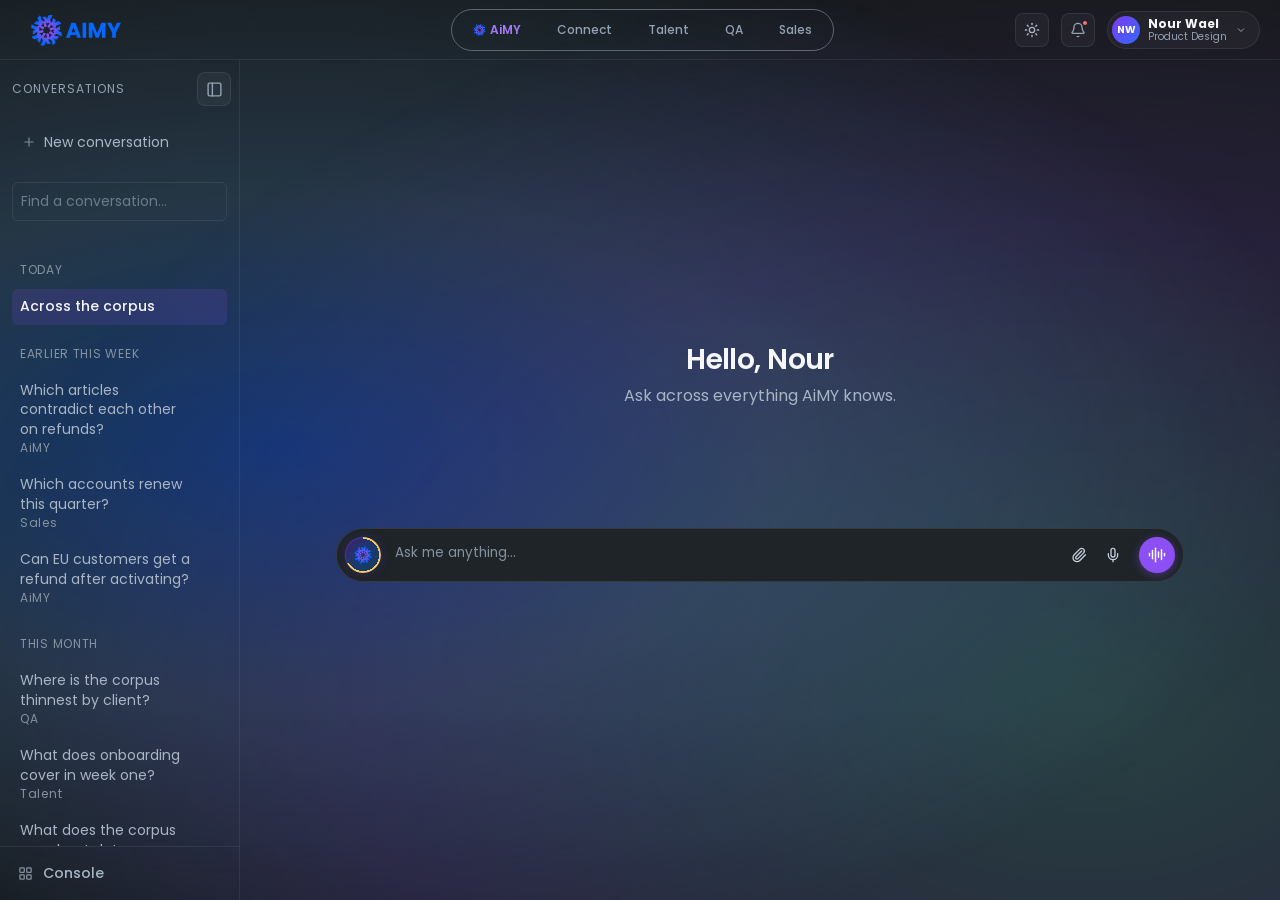
==== index.html @ 5c788420 "After-Hours Config: radio card answers at regular weight (the picked one a step heavier), four answe" ====
<!doctype html>
<html lang="en">
<head>
  <meta charset="UTF-8" />
  <!-- viewport-fit=cover is what makes env(safe-area-inset-*) report anything
       other than 0 on iOS. Four places in this build already write
       `env(safe-area-inset-bottom, 0px)` and chat.css says in as many words
       that it returns "0 today as well since the viewport meta does not opt
       into viewport-fit=cover" — so the composer could not clear a home
       indicator, because the page was never told there was one. The rules were
       correct and inert; this is the line that switches them on.

       interactive-widget=resizes-content makes the soft keyboard shrink the
       LAYOUT viewport rather than only the visual one, so the fixed composer
       is lifted by the browser instead of being left underneath the keyboard.

       Neither changes anything on a desktop, where every inset is 0 and there
       is no soft keyboard — the 1536 reference is untouched. Matches AiMY
       Sales and AiMY QA. -->
  <meta name="viewport" content="width=device-width, initial-scale=1.0, viewport-fit=cover, interactive-widget=resizes-content" />
  <title>AiMY</title>

  <link rel="icon" type="image/svg+xml" href="assets/Aimy-full.svg" />
  <link rel="apple-touch-icon" href="assets/Aimy-full.svg" />

  <link rel="preconnect" href="https://fonts.googleapis.com" />
  <link rel="preconnect" href="https://fonts.gstatic.com" crossorigin />
  <link href="https://fonts.googleapis.com/css2?family=Poppins:ital,wght@0,300;0,400;0,500;0,600;0,700;1,400&family=JetBrains+Mono:wght@400;500&display=swap" rel="stylesheet" />

  <link rel="stylesheet" href="assets/aimy-ds.css?v=46" />
  <link rel="stylesheet" href="assets/knowledge.css?v=352" />
  <link rel="stylesheet" href="assets/config-form.css?v=35" />
  <link rel="stylesheet" href="assets/chat.css?v=70" />
  <link rel="stylesheet" href="assets/voice.css?v=13" />

  <script>
    /* Apply saved theme before paint to avoid flash. Default = dark. */
    (function () {
      try {
        var saved = localStorage.getItem('aimy-ds-theme');
        if (saved === 'light') document.documentElement.setAttribute('data-theme', 'light');
      } catch (e) {}
    })();
  </script>
</head>
<!-- ══════════════════════════════════════════════
     THE GATE — chat, faced first

     Declared deviation #6. The direction document rejects a chat-first landing
     surface (§447) on the grounds that a prompt grid asks people to know what
     to ask at the moment they know least. That reasoning holds for somebody
     arriving without a question, and the briefing still serves them — one
     click away, in the Console.

     What it does not serve is the larger group who arrive knowing exactly what
     they want and have to cross a workbench to ask it. This page is for them.
     Nothing was removed to build it: the workbench is `console.html`, intact.

     `data-page` is the seam. knowledge.js reads it and boots a conversation
     and this shell — no grid, no filters, no briefing, no document machinery,
     because none of it has anywhere to render here.
══════════════════════════════════════════════ -->
<body data-page="gate" data-thread="empty">

<!-- AiMY logo symbols — inlined per page because external <use href> fails under file://
     Identical to design-system/index.html -->
<svg width="0" height="0" style="position:absolute;overflow:hidden" aria-hidden="true" focusable="false">
  <defs>
    <radialGradient id="aimy-rg" cx="75.72" cy="73.83" fx="75.72" fy="73.83" r="70.54" gradientUnits="userSpaceOnUse">
      <stop offset=".26" stop-color="#8c4ff4"/>
      <stop offset=".36" stop-color="#8250f4"/>
      <stop offset=".51" stop-color="#6954f6"/>
      <stop offset=".7" stop-color="#3f5bf9"/>
      <stop offset=".92" stop-color="#0764fe"/>
      <stop offset=".95" stop-color="#06f"/>
    </radialGradient>
    <symbol id="aimy-logo-small" viewBox="0 0 151.43 147.66">
      <path fill="var(--aimy-mark, url(#aimy-rg))" d="m84.2,6.76c1.09-2.9,3.26-3.67,6.2-3.46,3.04.21,6.12-.04,9.17.09,3.09.13,4.19,1.99,2.72,4.73-2.8,5.23-5.69,10.4-8.64,15.54-.91,1.59-1.31,2.9-.3,4.69,1.09,1.94,1.68,4.16,2.47,6.27.56,1.48,1.14,2.9,3.1,2.84,2.03-.06,2.38-1.54,2.71-3.11,1.1-5.1,2.22-10.19,3.39-15.28.66-2.88,1.64-3.2,3.7-1.18,3.15,3.08,6.22,6.25,9.37,9.33,1.29,1.26,1.36,2.4.1,3.7-1.25,1.29-2.47,2.62-3.66,3.97-.61.69-1.13,1.49-.46,2.42.68.94,1.55.61,2.42.27,4.51-1.8,9.04-3.53,13.53-5.39,1.83-.76,3.32-.47,4.67.87,2.49,2.47,5.04,4.9,7.42,7.47,2.54,2.73,1.91,4.74-1.77,5.82-5.69,1.67-11.39,3.26-17.1,4.85-1.37.38-2.26.89-2.75,2.47-.76,2.47-2.02,4.8-3.1,7.17-.61,1.35-.72,2.59.51,3.68,1.25,1.11,2.44.75,3.68-.05,4.53-2.92,9.07-5.83,13.64-8.69,2.5-1.57,3.33-1.08,3.36,1.91.04,4.22-.08,8.45.05,12.67.07,2.39-.98,3.24-3.21,3.2-1.53-.03-3.06.06-4.59.14-1.02.06-2.06.26-2.2,1.52-.13,1.15.81,1.46,1.65,1.82,4.29,1.85,8.54,3.8,12.88,5.53,2.16.86,3.1,2.23,3.06,4.5-.06,3.33.02,6.65-.04,9.98-.08,3.82-1.88,4.89-5.2,3.07-5.2-2.84-10.38-5.72-15.53-8.66-1.34-.76-2.38-1.03-3.92-.2-2.28,1.22-4.82,1.95-7.26,2.86-1.4.53-2.29,1.38-2.17,3,.13,1.67,1.24,2.19,2.69,2.5,5.27,1.12,10.53,2.27,15.78,3.49,2.92.67,3.16,1.56,1.07,3.69-3.09,3.14-6.26,6.21-9.33,9.38-1.27,1.3-2.36,1.38-3.66.09-1.27-1.27-2.63-2.45-3.98-3.65-.69-.62-1.48-1.14-2.42-.5-.97.66-.64,1.53-.29,2.4,1.76,4.42,3.43,8.88,5.28,13.26.95,2.24.47,3.9-1.24,5.51-2.23,2.09-4.32,4.33-6.51,6.47-3.13,3.06-5.22,2.5-6.45-1.76-1.58-5.52-3.13-11.05-4.64-16.59-.4-1.48-1.02-2.39-2.66-2.9-2.39-.74-4.62-1.97-6.92-3.01-1.43-.65-2.78-.8-3.9.57-1.05,1.29-.54,2.46.25,3.69,2.88,4.45,5.73,8.92,8.55,13.41,1.65,2.62,1.17,3.48-1.98,3.52-4.14.05-8.28-.06-12.41.06-2.47.07-3.33-1.01-3.38-3.37-.04-1.94.39-3.96-.55-5.82-1.74-2.18-2.36-.35-2.92.91-1.76,3.94-3.56,7.87-5.08,11.9-1.11,2.96-2.92,4.25-6.1,4.03-2.77-.2-5.57-.01-8.36-.06-4.27-.07-5.4-1.95-3.37-5.63,2.74-4.95,5.49-9.9,8.31-14.8.9-1.56,1.33-2.86.29-4.67-1.15-2-1.75-4.32-2.56-6.51-.53-1.44-1.25-2.6-3.04-2.53-1.83.08-2.32,1.31-2.64,2.85-1.1,5.18-2.24,10.36-3.44,15.52-.67,2.88-1.65,3.17-3.72,1.13-3.08-3.02-6.08-6.14-9.19-9.14-1.49-1.44-1.54-2.68-.06-4.1,1.1-1.06,2.11-2.22,3.13-3.36.73-.81,1.57-1.72.72-2.83-.76-1-1.8-.44-2.72-.08-4.27,1.69-8.56,3.31-12.78,5.1-2.23.95-3.93.54-5.56-1.18-2.29-2.42-4.75-4.67-7.02-7.1-2.34-2.51-1.78-4.64,1.49-5.62,5.6-1.67,11.22-3.27,16.86-4.79,1.77-.48,2.96-1.11,3.53-3.1.67-2.31,1.91-4.45,2.9-6.66.65-1.44.72-2.79-.65-3.89-1.32-1.05-2.45-.47-3.67.32-4.36,2.84-8.76,5.65-13.17,8.41-2.76,1.73-3.71,1.23-3.74-1.95-.04-4.14.09-8.28-.03-12.41-.06-2.34.89-3.26,3.18-3.21,1.7.04,3.41-.17,5.12-.3.87-.06,1.62-.4,1.76-1.36.15-1-.58-1.41-1.36-1.75-4.37-1.89-8.7-3.87-13.12-5.63-2.25-.9-3.23-2.35-3.19-4.71.06-3.33-.07-6.66.04-9.98.12-3.56,2.07-4.64,5.2-2.93,5.13,2.79,10.23,5.62,15.3,8.52,1.5.86,2.72,1.22,4.44.29,2.12-1.15,4.5-1.81,6.77-2.67,1.47-.55,2.53-1.38,2.37-3.15-.15-1.68-1.35-2.16-2.76-2.46-5.19-1.13-10.37-2.25-15.55-3.44-2.86-.66-3.17-1.67-1.16-3.73,3.02-3.09,6.14-6.07,9.13-9.19,1.44-1.51,2.67-1.53,4.1-.06,1.07,1.09,2.21,2.12,3.36,3.12.8.7,1.66,1.64,2.81.74,1-.78.45-1.8.08-2.71-1.69-4.27-3.3-8.56-5.1-12.78-.97-2.26-.48-3.92,1.19-5.56,2.24-2.2,4.29-4.6,6.51-6.82,2.52-2.52,5.28-1.85,6.29,1.53,1.68,5.69,3.31,11.4,4.86,17.13.42,1.53,1.09,2.38,2.7,2.9,2.47.8,4.79,2.05,7.17,3.11,1.38.61,2.62.55,3.64-.69.98-1.19.61-2.32-.13-3.46-2.82-4.38-5.65-8.75-8.42-13.17-.58-.93-1.69-1.87-.93-3.15.68-1.15,1.94-.76,2.97-.77,4.13-.04,8.27.06,12.4-.03,2.07-.04,2.97.78,2.95,2.84-.01,1.71.14,3.41.26,5.12.07.94.34,1.85,1.47,1.96.98.1,1.41-.63,1.73-1.42,1.76-4.23,3.52-8.46,5.28-12.68Zm-22.36,61.41c-3.34,1.86-6.31,1.33-9.12-1.21-2.13-1.92-4.4-3.7-6.68-5.44-1.37-1.05-5.46-.12-5.88,1.48-.4,1.51,1.45,1.62,2.35,2.26,2.26,1.62,2.42,2.82.44,4.99-1.2,1.31-1.86,2.77-.81,4.36,1.07,1.61,2.68,2.01,4.5,1.25,1.66-.69,3.35-1.31,4.95-2.11,3.35-1.67,6.39-1.47,9.13,1.21,2.48,5.78.4,9.43-5.84,10.19-2.94.36-5.9.59-8.84.99-1.71.24-3.72,3.37-3.04,4.99.74,1.75,2.14.27,3.18.13,2.82-.39,3.74.25,3.89,3.17.09,1.76.6,3.29,2.48,3.69,2.06.43,3.44-.64,4.21-2.52.82-1.99,1.6-4,2.44-5.99,1.06-2.53,2.86-4.12,5.72-4.2,2.6-.07,4.55,1.12,5.68,3.4,1.22,2.48.87,4.87-.94,7.03-1.56,1.86-3.06,3.77-4.61,5.63-2.97,3.57-2.9,4.91.52,8.4.47-.79.92-1.56,1.38-2.32,1.77-2.93,2.86-3.11,5.4-.87,1.35,1.19,2.84,1.7,4.39.59,1.5-1.08,1.78-2.66,1.12-4.34-.89-2.26-1.96-4.45-2.77-6.73-1.32-3.73.56-7.35,4.17-8.3,3.57-.94,7.08,1.37,7.7,5.21.4,2.48.6,5,.8,7.5.41,4.94.97,5.53,5.99,5.97.04.05.08.11.13.14.01,0,.07-.05.11-.08-.09,0-.19,0-.28,0,.48-1.21-.26-2.26-.46-3.37-.48-2.69.29-3.75,2.95-3.8,1.88-.03,3.52-.5,3.93-2.51.45-2.19-.81-3.54-2.79-4.32-2.01-.78-4.01-1.57-5.99-2.42-2.45-1.05-3.89-2.93-3.98-5.6-.08-2.55,1.12-4.54,3.41-5.68,2.38-1.18,4.72-.92,6.82.76,1.9,1.51,3.77,3.05,5.64,4.6,3.87,3.21,4.66,3.2,8.75-.27-1.04-.61-2.07-1.14-3.02-1.79-2.24-1.53-2.4-2.82-.54-4.79,1.28-1.36,2.12-2.83.94-4.56-1.2-1.75-2.96-1.85-4.82-1.09-2.08.86-4.11,1.83-6.22,2.59-3.73,1.35-7.49-.5-8.38-4.02-.96-3.81,1.3-7.23,5.33-7.83,2.48-.37,5-.59,7.51-.78,4.75-.36,5.44-1.05,5.77-6.3-1.15.29-2.24.62-3.35.82-2.62.49-3.71-.35-3.78-3.03-.05-1.89-.52-3.49-2.57-3.85-2.07-.36-3.39.78-4.14,2.67-.83,2.09-1.62,4.2-2.57,6.23-1.68,3.6-5.57,4.91-8.76,3.05-3.36-1.96-4.18-6.1-1.75-9.32,1.57-2.08,3.27-4.06,4.93-6.07,2.94-3.56,2.89-4.57-.43-8.15-.08.02-.2.01-.23.06-.3.44-.6.89-.88,1.35-2.3,3.81-2.75,3.89-6.21,1.3-1.24-.93-2.61-1.34-3.97-.31-1.33,1.02-1.89,2.42-1.26,4.06.84,2.18,1.74,4.33,2.67,6.47,1.16,2.67.88,5.12-1.13,7.24-1.79,1.89-4.12,2.26-6.47,1.44-2.61-.91-3.96-2.91-4.18-5.72-.25-3.13-.61-6.26-1.01-9.38-.24-1.92-3.07-4.03-5.03-3.37-2.01.68-.22,2.24-.11,3.34.27,2.74-.36,3.64-3.35,3.81-1.79.1-3.25.69-3.58,2.6-.31,1.81.57,3.15,2.24,3.88,1.73.76,3.5,1.42,5.24,2.15,5.82,2.41,6.87,6.44,2.99,11.41Z"/>
    </symbol>
    <symbol id="aimy-logo-full" viewBox="0 0 418.18 147.66">
      <g fill="#0366ff">
        <path d="m209.6,97.25h-25.58l-4.1,12.11h-17.48l24.8-68.54h19.33l24.8,68.54h-17.67l-4.1-12.11Zm-4.3-12.89l-8.49-25.09-8.4,25.09h16.89Z"/>
        <path d="m255.58,40.82v68.54h-16.7V40.82h16.7Z"/>
        <path d="m345.31,40.82v68.54h-16.7v-41.1l-15.33,41.1h-13.47l-15.43-41.2v41.2h-16.7V40.82h19.72l19.23,47.45,19.04-47.45h19.63Z"/>
        <path d="m416.1,40.82l-23.73,45.89v22.65h-16.7v-22.65l-23.73-45.89h18.94l13.28,28.71,13.18-28.71h18.75Z"/>
      </g>
      <path fill="var(--aimy-mark, url(#aimy-rg))" d="m81.08,8.02c1.09-2.9,3.26-3.67,6.2-3.46,3.04.21,6.12-.04,9.17.09,3.09.13,4.19,1.99,2.72,4.73-2.8,5.23-5.69,10.4-8.64,15.54-.91,1.59-1.31,2.9-.3,4.69,1.09,1.94,1.68,4.16,2.47,6.27.56,1.48,1.14,2.9,3.1,2.84,2.03-.06,2.38-1.54,2.71-3.11,1.1-5.1,2.22-10.19,3.39-15.28.66-2.88,1.64-3.2,3.7-1.18,3.15,3.08,6.22,6.25,9.37,9.33,1.29,1.26,1.36,2.4.1,3.7-1.25,1.29-2.47,2.62-3.66,3.97-.61.69-1.13,1.49-.46,2.42.68.94,1.55.61,2.42.27,4.51-1.8,9.04-3.53,13.53-5.39,1.83-.76,3.32-.47,4.67.87,2.49,2.47,5.04,4.9,7.42,7.47,2.54,2.73,1.91,4.74-1.77,5.82-5.69,1.67-11.39,3.26-17.1,4.85-1.37.38-2.26.89-2.75,2.47-.76,2.47-2.02,4.8-3.1,7.17-.61,1.35-.72,2.59.51,3.68,1.25,1.11,2.44.75,3.68-.05,4.53-2.92,9.07-5.83,13.64-8.69,2.5-1.57,3.33-1.08,3.36,1.91.04,4.22-.08,8.45.05,12.67.07,2.39-.98,3.24-3.21,3.2-1.53-.03-3.06.06-4.59.14-1.02.06-2.06.26-2.2,1.52-.13,1.15.81,1.46,1.65,1.82,4.29,1.85,8.54,3.8,12.88,5.53,2.16.86,3.1,2.23,3.06,4.5-.06,3.33.02,6.65-.04,9.98-.08,3.82-1.88,4.89-5.2,3.07-5.2-2.84-10.38-5.72-15.53-8.66-1.34-.76-2.38-1.03-3.92-.2-2.28,1.22-4.82,1.95-7.26,2.86-1.4.53-2.29,1.38-2.17,3,.13,1.67,1.24,2.19,2.69,2.5,5.27,1.12,10.53,2.27,15.78,3.49,2.92.67,3.16,1.56,1.07,3.69-3.09,3.14-6.26,6.21-9.33,9.38-1.27,1.3-2.36,1.38-3.66.09-1.27-1.27-2.63-2.45-3.98-3.65-.69-.62-1.48-1.14-2.42-.5-.97.66-.64,1.53-.29,2.4,1.76,4.42,3.43,8.88,5.28,13.26.95,2.24.47,3.9-1.24,5.51-2.23,2.09-4.32,4.33-6.51,6.47-3.13,3.06-5.22,2.5-6.45-1.76-1.58-5.52-3.13-11.05-4.64-16.59-.4-1.48-1.02-2.39-2.66-2.9-2.39-.74-4.62-1.97-6.92-3.01-1.43-.65-2.78-.8-3.9.57-1.05,1.29-.54,2.46.25,3.69,2.88,4.45,5.73,8.92,8.55,13.41,1.65,2.62,1.17,3.48-1.98,3.52-4.14.05-8.28-.06-12.41.06-2.47.07-3.33-1.01-3.38-3.37-.04-1.94.39-3.96-.55-5.82-1.74-2.18-2.36-.35-2.92.91-1.76,3.94-3.56,7.87-5.08,11.9-1.11,2.96-2.92,4.25-6.1,4.03-2.77-.2-5.57-.01-8.36-.06-4.27-.07-5.4-1.95-3.37-5.63,2.74-4.95,5.49-9.9,8.31-14.8.9-1.56,1.33-2.86.29-4.67-1.15-2-1.75-4.32-2.56-6.51-.53-1.44-1.25-2.6-3.04-2.53-1.83.08-2.32,1.31-2.64,2.85-1.1,5.18-2.24,10.36-3.44,15.52-.67,2.88-1.65,3.17-3.72,1.13-3.08-3.02-6.08-6.14-9.19-9.14-1.49-1.44-1.54-2.68-.06-4.1,1.1-1.06,2.11-2.22,3.13-3.36.73-.81,1.57-1.72.72-2.83-.76-1-1.8-.44-2.72-.08-4.27,1.69-8.56,3.31-12.78,5.1-2.23.95-3.93.54-5.56-1.18-2.29-2.42-4.75-4.67-7.02-7.1-2.34-2.51-1.78-4.64,1.49-5.62,5.6-1.67,11.22-3.27,16.86-4.79,1.77-.48,2.96-1.11,3.53-3.1.67-2.31,1.91-4.45,2.9-6.66.65-1.44.72-2.79-.65-3.89-1.32-1.05-2.45-.47-3.67.32-4.36,2.84-8.76,5.65-13.17,8.41-2.76,1.73-3.71,1.23-3.74-1.95-.04-4.14.09-8.28-.03-12.41-.06-2.34.89-3.26,3.18-3.21,1.7.04,3.41-.17,5.12-.3.87-.06,1.62-.4,1.76-1.36.15-1-.58-1.41-1.36-1.75-4.37-1.89-8.7-3.87-13.12-5.63-2.25-.9-3.23-2.35-3.19-4.71.06-3.33-.07-6.66.04-9.98.12-3.56,2.07-4.64,5.2-2.93,5.13,2.79,10.23,5.62,15.3,8.52,1.5.86,2.72,1.22,4.44.29,2.12-1.15,4.5-1.81,6.77-2.67,1.47-.55,2.53-1.38,2.37-3.15-.15-1.68-1.35-2.16-2.76-2.46-5.19-1.13-10.37-2.25-15.55-3.44-2.86-.66-3.17-1.67-1.16-3.73,3.02-3.09,6.14-6.07,9.13-9.19,1.44-1.51,2.67-1.53,4.1-.06,1.07,1.09,2.21,2.12,3.36,3.12.8.7,1.66,1.64,2.81.74,1-.78.45-1.8.08-2.71-1.69-4.27-3.3-8.56-5.1-12.78-.97-2.26-.48-3.92,1.19-5.56,2.24-2.2,4.29-4.6,6.51-6.82,2.52-2.52,5.28-1.85,6.29,1.53,1.68,5.69,3.31,11.4,4.86,17.13.42,1.53,1.09,2.38,2.7,2.9,2.47.8,4.79,2.05,7.17,3.11,1.38.61,2.62.55,3.64-.69.98-1.19.61-2.32-.13-3.46-2.82-4.38-5.65-8.75-8.42-13.17-.58-.93-1.69-1.87-.93-3.15.68-1.15,1.94-.76,2.97-.77,4.13-.04,8.27.06,12.4-.03,2.07-.04,2.97.78,2.95,2.84-.01,1.71.14,3.41.26,5.12.07.94.34,1.85,1.47,1.96.98.1,1.41-.63,1.73-1.42,1.76-4.23,3.52-8.46,5.28-12.68Zm-22.36,61.41c-3.34,1.86-6.31,1.33-9.12-1.21-2.13-1.92-4.4-3.7-6.68-5.44-1.37-1.05-5.46-.12-5.88,1.48-.4,1.51,1.45,1.62,2.35,2.26,2.26,1.62,2.42,2.82.44,4.99-1.2,1.31-1.86,2.77-.81,4.36,1.07,1.61,2.68,2.01,4.5,1.25,1.66-.69,3.35-1.31,4.95-2.11,3.35-1.67,6.39-1.47,9.13,1.21,2.48,5.78.4,9.43-5.84,10.19-2.94.36-5.9.59-8.84.99-1.71.24-3.72,3.37-3.04,4.99.74,1.75,2.14.27,3.18.13,2.82-.39,3.74.25,3.89,3.17.09,1.76.6,3.29,2.48,3.69,2.06.43,3.44-.64,4.21-2.52.82-1.99,1.6-4,2.44-5.99,1.06-2.53,2.86-4.12,5.72-4.2,2.6-.07,4.55,1.12,5.68,3.4,1.22,2.48.87,4.87-.94,7.03-1.56,1.86-3.06,3.77-4.61,5.63-2.97,3.57-2.9,4.91.52,8.4.47-.79.92-1.56,1.38-2.32,1.77-2.93,2.86-3.11,5.4-.87,1.35,1.19,2.84,1.7,4.39.59,1.5-1.08,1.78-2.66,1.12-4.34-.89-2.26-1.96-4.45-2.77-6.73-1.32-3.73.56-7.35,4.17-8.3,3.57-.94,7.08,1.37,7.7,5.21.4,2.48.6,5,.8,7.5.41,4.94.97,5.53,5.99,5.97.04.05.08.11.13.14.01,0,.07-.05.11-.08-.09,0-.19,0-.28,0,.48-1.21-.26-2.26-.46-3.37-.48-2.69.29-3.75,2.95-3.8,1.88-.03,3.52-.5,3.93-2.51.45-2.19-.81-3.54-2.79-4.32-2.01-.78-4.01-1.57-5.99-2.42-2.45-1.05-3.89-2.93-3.98-5.6-.08-2.55,1.12-4.54,3.41-5.68,2.38-1.18,4.72-.92,6.82.76,1.9,1.51,3.77,3.05,5.64,4.6,3.87,3.21,4.66,3.2,8.75-.27-1.04-.61-2.07-1.14-3.02-1.79-2.24-1.53-2.4-2.82-.54-4.79,1.28-1.36,2.12-2.83.94-4.56-1.2-1.75-2.96-1.85-4.82-1.09-2.08.86-4.11,1.83-6.22,2.59-3.73,1.35-7.49-.5-8.38-4.02-.96-3.81,1.3-7.23,5.33-7.83,2.48-.37,5-.59,7.51-.78,4.75-.36,5.44-1.05,5.77-6.3-1.15.29-2.24.62-3.35.82-2.62.49-3.71-.35-3.78-3.03-.05-1.89-.52-3.49-2.57-3.85-2.07-.36-3.39.78-4.14,2.67-.83,2.09-1.62,4.2-2.57,6.23-1.68,3.6-5.57,4.91-8.76,3.05-3.36-1.96-4.18-6.1-1.75-9.32,1.57-2.08,3.27-4.06,4.93-6.07,2.94-3.56,2.89-4.57-.43-8.15-.08.02-.2.01-.23.06-.3.44-.6.89-.88,1.35-2.3,3.81-2.75,3.89-6.21,1.3-1.24-.93-2.61-1.34-3.97-.31-1.33,1.02-1.89,2.42-1.26,4.06.84,2.18,1.74,4.33,2.67,6.47,1.16,2.67.88,5.12-1.13,7.24-1.79,1.89-4.12,2.26-6.47,1.44-2.61-.91-3.96-2.91-4.18-5.72-.25-3.13-.61-6.26-1.01-9.38-.24-1.92-3.07-4.03-5.03-3.37-2.01.68-.22,2.24-.11,3.34.27,2.74-.36,3.64-3.35,3.81-1.79.1-3.25.69-3.58,2.6-.31,1.81.57,3.15,2.24,3.88,1.73.76,3.5,1.42,5.24,2.15,5.82,2.41,6.87,6.44,2.99,11.41Z"/>
    </symbol>
  </defs>
</svg>

<!-- ══════════════════════════════════════════════
     TOPNAV — the same chrome the Console and Settings carry.

     Third copy of this markup, which is the established pattern in this repo
     rather than an oversight: console.html and settings.html already hold it
     twice. Introducing a component system to hold it once is a separate job
     from this one, and doing it here would put a refactor inside a feature.

     No rail toggle: it reveals a briefing that does not exist on this page.
══════════════════════════════════════════════ -->
<div class="app-topnav">
  <div class="topnav-logo">
    <!-- No rail toggle here. It belongs to the panel it controls, which is
         where Claude, Gemini, Mistral, Grok and Perplexity all put it: in the
         sidebar's own header, not in the product chrome. -->
    <div class="topnav-logo-mark">
      <svg width="140" height="43" viewBox="0 0 418.18 147.66" aria-label="AiMY"><use href="#aimy-logo-full"/></svg>
    </div>

    <!-- ══ THE PRODUCTS, WHERE THE STRIP CANNOT STAND ═══════════════════
         Below 900 — where the briefing rail and the canvas's conversation
         column both become drawers — the products leave the bar too, and hang
         from the mark instead: one chevron, the list behind it, the one you
         are on marked. One narrow mode, entered once. The strip itself would
         have fitted to 637; why the rung and not the measurement is argued in
         knowledge.css §WHY THE MENU IS NOT KEYED TO THE STRIP'S OWN LIMIT.

         FILLED FROM THE STRIP ITSELF, in knowledge.js, and that is the point:
         the ecosystem list is shared chrome and a second copy of it in this
         file is the copy that goes stale. The strip is the source; this is a
         second view of it.

         Inside .topnav-logo rather than beside it, so the flank the topnav
         ladder is arithmetic on does not gain a sibling — the same reason the
         account menu anchors the way it does. -->
    <span class="prod-anchor">
      <button class="prod-chev" id="prodChev" type="button"
              aria-haspopup="menu" aria-expanded="false" aria-controls="prodMenu"
              aria-label="Switch product" title="Products">
        <svg viewBox="0 0 24 24" fill="none" stroke="currentColor" stroke-width="2" aria-hidden="true"><path d="m6 9 6 6 6-6"/></svg>
      </button>
      <div class="menu prod-menu" id="prodMenu" role="menu" aria-label="AiMY products" hidden></div>
    </span>
  </div>

  <div class="topnav-tabs">
    <!-- ══ THE PRODUCT STRIP ═══════════════════════════════════════════
         AiMY is first and it is the only tab with a CHAT GATE behind it. The
         other four are consoles: workbenches with the canvas inside them,
         entered without passing a gate. That asymmetry is the reason the tab
         order is what it is, and the reason a conversation's subtitle names
         the tab it was held under.

         `aria-current="page"` appears on exactly ONE of the three shells --
         whichever page you are actually on. It used to sit on all three,
         including settings.html where the element is a link pointing AWAY
         from the current page: a control announcing "you are here" while
         navigating elsewhere. `active` carries the product context; only
         `aria-current` claims the page. -->
    <div class="topnav-tabs-inner" role="navigation" aria-label="AiMY products">
        <span class="topnav-tab active" aria-current="page">
          <svg width="18" height="20" viewBox="0 0 18 20"><use href="#aimy-logo-small"/></svg>
          AiMY
        </span>
        <button class="topnav-tab" type="button">Connect</button>
        <a class="topnav-tab" href="https://design-aimy-talent.aimy.flairstech.com/">Talent</a>
        <a class="topnav-tab" href="https://design-aimy-qa.aimy.flairstech.com/">QA</a>
        <a class="topnav-tab" href="https://design-aimy-sales.aimy.flairstech.com/">Sales</a>
    </div>
  </div>

  <div class="topnav-right">
    <button class="ds-theme-toggle" id="ds-theme-toggle" type="button" aria-label="Toggle light / dark theme" title="Toggle theme">
      <svg class="icon-sun" viewBox="0 0 24 24" fill="none" stroke="currentColor" stroke-width="2" stroke-linecap="round">
        <circle cx="12" cy="12" r="4"/><path d="M12 2v2"/><path d="M12 20v2"/><path d="m4.93 4.93 1.41 1.41"/><path d="m17.66 17.66 1.41 1.41"/><path d="M2 12h2"/><path d="M20 12h2"/><path d="m6.34 17.66-1.41 1.41"/><path d="m19.07 4.93-1.41 1.41"/></svg>
      <svg class="icon-moon" viewBox="0 0 24 24" fill="none" stroke="currentColor" stroke-width="2" stroke-linecap="round" stroke-linejoin="round">
        <path d="M20.985 12.486a9 9 0 1 1-9.473-9.472c.405-.022.617.46.402.803a6 6 0 0 0 8.268 8.268c.344-.215.825-.004.803.401"/></svg>
    </button>

    <!-- Notifications. Identical markup on all three shells because it is the
         same control reading the same queue -- what is still waiting on a
         person, derived from the corpus rather than hard-coded. What differs
         is where a row LANDS: see "One finding, two routes" in knowledge.js. -->
    <div class="ntf-anchor">
      <button class="topnav-bell" id="ntfBell" type="button"
              aria-haspopup="dialog" aria-expanded="false" aria-controls="ntfPanel"
              aria-label="Notifications">
        <svg viewBox="0 0 24 24" aria-hidden="true"><path d="M10.268 21a2 2 0 0 0 3.464 0"/><path d="M3.262 15.326A1 1 0 0 0 4 17h16a1 1 0 0 0 .74-1.673C19.41 13.956 18 12.499 18 8A6 6 0 0 0 6 8c0 4.499-1.411 5.956-2.738 7.326"/></svg>
        <span class="bell-dot" id="ntfDot" hidden></span>
      </button>
      <div class="ntf-panel" id="ntfPanel" hidden role="dialog" aria-label="Needs you">
        <div class="ntf-head">
          <b>Needs you</b>
          <span class="ntf-count" id="ntfCount" hidden>0</span>
          <button class="ntf-clear" id="ntfClear" type="button">Mark all read</button>
        </div>
        <ul class="ntf-list" id="ntfList"></ul>
        <div class="ntf-foot">
          <button class="ntf-foot-btn" id="ntfAskAll" type="button">Ask AiMY what to do first</button>
        </div>
      </div>
    </div>

    <div class="user-anchor">
      <button class="topnav-user" id="userPill" type="button"
              aria-haspopup="menu" aria-expanded="false" aria-controls="userMenu">
        <span class="topnav-avatar" id="userAvatar">NW</span>
        <span class="topnav-user-info">
          <span class="topnav-user-name" id="userName">Nour Wael</span>
          <span class="topnav-user-role" id="userRole">Product Design</span>
        </span>
        <svg viewBox="0 0 24 24" fill="none" stroke="currentColor" stroke-width="2" aria-hidden="true"><path d="m6 9 6 6 6-6"/></svg>
      </button>
      <!-- ══ IDENTITY ONLY ═══════════════════════════════════════════════
           This carried four deep links into settings modules plus "All
           settings" -- a second copy of the settings IA, duplicated verbatim
           across three files, that went stale the moment a module was renamed
           because nothing pointed at it from the page it described. Two of
           those four modules no longer exist under those names.

           What belongs under a name and a face is WHO YOU ARE: who you are
           signed in as, who you are acting as, and the way out. One Settings
           item; search inside settings does what the shortcuts were for. -->
      <div class="menu user-menu" id="userMenu" role="menu" aria-label="Account" hidden>
        <div class="menu-label">Signed in as Nour Wael</div>
        <a class="menu-item" role="menuitem" href="console.html?m=config">Settings</a>
        <button class="menu-item" role="menuitem" type="button">Viewing as&hellip;</button>
        <div class="menu-sep"></div>
        <a class="menu-item" role="menuitem" href="console.html">Console</a>
        <div class="menu-sep"></div>
        <button class="menu-item" role="menuitem" type="button">Sign out</button>
      </div>
    </div>
  </div>
</div>

<div class="gate-body">

  <!-- ══ CONVERSATIONS ══════════════════════════════════════════════════
       `#overlayChats` by id, because `paintChats()` addresses it by id and is
       the same function on both surfaces. The column is the Console's, moved
       out of an overlay and given a permanent home. -->
  <aside class="gate-rail" id="gateRail" aria-label="Conversations">

    <!-- ══ RAIL HEADER ═══════════════════════════════════════════════════
         The collapse control lives with the thing it collapses. Claude,
         Gemini, Mistral, Grok and Perplexity all place it exactly here, in the
         panel's own top-right, and none of them put it in the product chrome —
         a control in the navbar reads as "app", and this one is "panel".

         `data-rail-toggle` rather than an id, because the collapsed state
         needs a second instance of the same button somewhere the closed panel
         is not: see `.gate-rail-peek` below. One attribute, one handler, two
         placements, only ever one of them on screen. -->
    <div class="gate-rail-head">
      <span class="gate-rail-title">Conversations</span>
      <button class="gate-rail-btn" type="button" data-rail-toggle
              aria-expanded="true" aria-controls="gateRail"
              aria-label="Collapse conversations" title="Collapse conversations">
        <svg viewBox="0 0 24 24" fill="none" stroke="currentColor" stroke-width="2"
             stroke-linecap="round" stroke-linejoin="round" aria-hidden="true">
          <rect width="18" height="18" x="3" y="3" rx="2"/><path d="M9 3v18"/></svg>
      </button>
    </div>

    <!-- The skeleton is what is true before knowledge.js has painted: rows
         are coming, and their shape is already known. `paintChats()` replaces
         it wholesale on the first render. If scripting fails it stays, which
         is the honest state — not an empty column implying no history. -->
    <div class="overlay-chats" id="overlayChats">
      <div class="gate-skeleton" aria-hidden="true">
        <div class="gate-skeleton-row" style="--i:0"></div>
        <div class="gate-skeleton-row" style="--i:1"></div>
        <div class="gate-skeleton-row" style="--i:2"></div>
        <div class="gate-skeleton-row" style="--i:3"></div>
        <div class="gate-skeleton-row" style="--i:4"></div>
      </div>
    </div>

    <!-- The quieter of the two Console routes. The top-right button is the one
         that gets found; this is the one that gets used, because it sits where
         the hand already is once somebody knows the page. -->
    <div class="gate-rail-foot">
      <a class="gate-console" href="console.html">
        <svg viewBox="0 0 24 24" fill="none" stroke="currentColor" stroke-width="2"
             stroke-linecap="round" stroke-linejoin="round" aria-hidden="true" width="15" height="15">
          <rect width="7" height="7" x="3" y="3" rx="1"/><rect width="7" height="7" x="14" y="3" rx="1"/><rect width="7" height="7" x="14" y="14" rx="1"/><rect width="7" height="7" x="3" y="14" rx="1"/></svg>
        <span class="gate-console-name">Console</span>
      </a>
    </div>
  </aside>

  <!-- Dismiss surface for the rail below 900px. Sibling of the rail so the two
       share one stacking context. -->
  <div class="gate-scrim" id="gateScrim"></div>

  <main class="gate-main">

    <!-- ══ THE AMBIENT LAYER ═════════════════════════════════════════════
         Two blurred ellipses that already exist as design-system tokens
         (`--grad-ellipse-1`, `--grad-ellipse-2`) at 0.07–0.18 alpha, which is
         why this reads as depth rather than as a neon gradient.

         Fixed and pointer-events:none so it never enters a scrolling
         container and never takes a click. Each layer drifts on its own
         cycle — 29s and 37s, coprime, so they never resynchronise into a
         visible beat. Transform and opacity only.

         It fades out when a conversation starts: a transcript should be read
         against a flat surface. -->
    <div class="gate-bloom" id="gateBloom" aria-hidden="true">
      <div class="gate-bloom-a"></div>
      <div class="gate-bloom-b"></div>
      <!-- Dust. Painted by chat.js from a fixed table so the field is the same
           every load and can be reviewed rather than rolled. -->
      <div class="gate-dust" id="gateDust"></div>
    </div>

    <!-- ══ THE WAY BACK ══════════════════════════════════════════════════
         A collapsed panel takes its own toggle with it. This is the second
         placement of the same control, sitting where the rail used to start,
         and it exists only while the rail is closed — the same move Claude and
         ChatGPT make when their sidebar goes away. -->
    <button class="gate-rail-peek" type="button" data-rail-toggle
            aria-expanded="false" aria-controls="gateRail"
            aria-label="Show conversations" title="Show conversations">
      <svg viewBox="0 0 24 24" fill="none" stroke="currentColor" stroke-width="2"
           stroke-linecap="round" stroke-linejoin="round" aria-hidden="true">
        <rect width="18" height="18" x="3" y="3" rx="2"/><path d="M9 3v18"/></svg>
    </button>

    <div class="gate-stage" id="gateStage">

      <!-- Present in the markup rather than injected, so it is on screen in
           the first paint instead of one frame after it. -->
      <div class="gate-hero" id="gateHero">
        <h1 class="gate-hello">Hello, <span id="gateName">Nour</span></h1>
        <p class="gate-sub">Ask across everything AiMY knows.</p>
      </div>

      <div class="overlay-thread" id="overlayThread" aria-live="polite"></div>

      <div class="gate-composer">
        <div class="overlay-input-wrap">
          <div class="overlay-input-bar">
            <!-- The mark is the way to your usage: its rim fills with the
                 month's plan used, and pressing it opens Plan / Session.
                 A button so it can be pressed; it looks exactly as it did. -->
            <button class="aimy-float-icon" type="button" aria-label="Your usage">
              <svg width="16" height="18" viewBox="0 0 18 20" aria-hidden="true"><use href="#aimy-logo-small"/></svg>
            </button>
            <textarea class="overlay-input" id="overlayInput" placeholder="Ask me anything…" rows="1"
                      spellcheck="false" autocomplete="off" data-submit-on-enter aria-label="Ask AiMY"></textarea>

            <button class="overlay-send" id="overlaySend" aria-label="Send">
              <svg viewBox="0 0 24 24" width="14" height="14" fill="none" stroke="currentColor" stroke-width="2" stroke-linecap="round" stroke-linejoin="round" aria-hidden="true"><path d="M14.536 21.686a.5.5 0 0 0 .937-.024l6.5-19a.496.496 0 0 0-.635-.635l-19 6.5a.5.5 0 0 0-.024.937l7.93 3.18a2 2 0 0 1 1.112 1.11z"/><path d="m21.854 2.147-10.94 10.939"/></svg>
            </button>
          </div>
        </div>

        <!-- Below the input, which is where every product of this shape puts
             them. Painted by chat.js rather than written here so the set stays
             in one place next to the answer engine it was checked against. -->
        <div class="gate-chips" id="gateChips"></div>
      </div>

    </div>
  </main>
</div>

<div class="gate-toast-host" id="toastHost"></div>
<!-- Where a run and its receipt land. Outside the grid, because a commit can
     change the page under them and neither should be repainted away. -->
<div id="agentHost" hidden></div>


<script src="assets/motion.js?v=31"></script>
<script src="assets/aimy-ds.js?v=31"></script>
<script src="assets/chat.js?v=41"></script>
<!-- The four patterns AiMY does not already have. Optional: every call site in
     knowledge.js is guarded, so the console runs without them. -->
<script src="assets/halaska-kit.bundle.js?v=37"></script>
<script src="assets/halaska-bridge.js?v=32"></script>
<script src="assets/halaska-mounts.js?v=32"></script>

<script src="assets/aimy-configs.js?v=3"></script>
<script src="assets/config-form.js?v=34"></script>
<script src="assets/knowledge.js?v=473"></script>
<script src="assets/voice.js?v=21"></script>
</body>
</html>
---- assets/aimy-ds.css ----
/* ═══════════════════════════════════════════════════════════════════════
   aimy-ds.css — AiMY Design System, product-consumable layer
   ───────────────────────────────────────────────────────────────────────
   EXTRACTED, NOT AUTHORED. Source: design-system/index.html <style> block
   at commit fef41de. Do not edit this file to change a component — edit
   the design system and re-extract, or the product forks the system.

   Kept   tokens · light-theme overrides · base · every component section,
          including the .ds-prefixed components (.ds-tabs, .ds-switch,
          .ds-choice, .ds-range, .ds-progress, .ds-field, .ds-textarea,
          .ds-kbd, .ds-divider), the AiMY Canvas, the Doctrine Primitives
          and the Knowledge v2 Primitives, plus the reduced-motion block.
   Dropped documentation-site chrome only — .ds-topbar / .ds-shell /
          .ds-sidebar / .ds-main / .ds-section / .ds-hero / .ds-h1-3 /
          .ds-desc / .ds-code / .ds-table / .ds-callout / .ds-preview /
          .demo-row / .surface-card, the copy-UI and swatch blocks,
          #ds-toast, and the quick-find modal (#qf-*).
   Moved  .ds-theme-toggle → knowledge.css (product chrome).

   NOTE the drop list is by CSS banner section, never by ".ds-" prefix:
   nine real components carry that prefix and a prefix strip deletes them.

   Source line ranges kept, for drift checking against fef41de:
     11-239 · 254-387 · 668-1104 · 1196-1695 · 1810-3668
   ═══════════════════════════════════════════════════════════════════════ */

    *, *::before, *::after { box-sizing: border-box; margin: 0; padding: 0; }

    /* ═══════════════════════════════════════════════
       DESIGN TOKENS — single source of truth
       All surfaces import these exact values
    ═══════════════════════════════════════════════ */
    :root {
      /* ── AI Brand Gradient ── */
      --ai: linear-gradient(104deg, #0066ff 0%, #61adf1 47%, #45d3e6 100%);

      /* ── Dark Scale (navy-tinted) ── */
      --d950: #080b10;
      --d900: #0d1117;
      --d850: #141b24;
      --d800: #1c2630;
      --d750: #233040;
      --d700: #2e3d50;
      --d600: #8091a5;
      --d500: #8394a8;
      --d400: #93a2b4;
      --d300: #a8b5c5;
      --d200: #c3ceda;
      --d100: #dee5ed;
      --d50:  #f5f7fb;

      /* ── Brand / Primary ── */
      --brand:        #3369ff;
      --brand-rgb:    51,105,255;
      --brand-hover:  #4a7bff;   /* dark lifts on hover. Upstream shipped var(--brand-hover), a cycle -> invalid */
      --brand-dim:    rgba(51,105,255,0.15);
      --brand-glow:   rgba(51,105,255,0.25);

      /* ── QA Product Accent (placeholder, replace with Figma magenta) ── */
      --qa-accent:     #8b4ff4;
      --qa-accent-rgb: 139,79,244;
      --qa-accent-dim: rgba(139,79,244,0.15);
      --qa-accent-glow:rgba(139,79,244,0.25);

      /* ── Secondary Accents ── */
      --cyan:        #45d3e6;
      --cyan-rgb:    69,211,230;
      --cyan-bg:     rgba(69,211,230,0.12);
      --cyan-border: rgba(69,211,230,0.30);
      --teal:        var(--cyan);      /* compatibility alias */
      --teal-dim:    var(--cyan-bg);   /* compatibility alias */
      --purple:      #8b4ff4;

      /* ── Semantic Status ── */
      --ok:          #4ed6a1;
      --ok-rgb:      78,214,161;
      --ok-bg:       rgba(78,214,161,0.12);
      --ok-border:   rgba(78,214,161,0.30);
      --ok-glow:     rgba(78,214,161,0.20);
      --warn:        #f7c95c;
      --warn-rgb:    247,201,92;
      --warn-bg:     rgba(247,201,92,0.13);
      --warn-border: rgba(247,201,92,0.32);
      --err:         #ff7282;
      --err-rgb:     255,114,130;
      --err-bg:      rgba(255,114,130,0.12);
      --err-border:  rgba(255,114,130,0.30);
      --err-glow:    rgba(255,114,130,0.20);
      --info:        #7ea7ff;
      --info-rgb:    126,167,255;
      --info-bg:     rgba(126,167,255,0.12);
      --info-border: rgba(126,167,255,0.28);
      --text-on-status: #0d1117;

      /* ── Surface Tokens ── */
      --body-bg:          #0f1215;
      --card-bg:          #141b24;
      --card-bg-raised:   #1c2630;
      --card-border:      var(--w07);
      --card-border-hover:var(--w14);
      --card-border-focus:rgba(51,105,255,0.4);
      --panel-bg:         rgba(13,17,22,0.95);

      /* ── Overlay / Glass ── */
      --glass-bg:     rgba(20,27,36,0.85);
      --glass-border: var(--w08);

      /* ── Gradients ── */
      --grad-avatar: linear-gradient(135deg,#7c3aed,#3369ff);
      --grad-ellipse-1: radial-gradient(ellipse at 30% 50%, rgba(0,102,255,0.18) 0%, rgba(97,173,241,0.1) 28%, transparent 60%);
      --grad-ellipse-2: radial-gradient(ellipse at 75% 70%, rgba(69,211,230,0.1) 0%, rgba(139,79,244,0.07) 38%, transparent 60%);

      /* ── Layout ── */
      --topbar-height: 60px;
      --sidebar-width: 240px;

      /* ── Border Radius ── */
      --r-xs:  4px;
      --r-sm:  6px;
      --r-md:  8px;
      --r-lg:  10px;
      --r-xl:  12px;
      --r-2xl: 16px;
      --r-pill:9999px;

      /* ── Spacing (4px base) ── */
      --sp-1:  4px;
      --sp-2:  8px;
      --sp-3:  12px;
      --sp-4:  16px;
      --sp-5:  20px;
      --sp-6:  24px;
      --sp-8:  32px;
      --sp-10: 40px;
      --sp-12: 48px;
      --sp-15: 60px;

      /* ── Typography ── */
      /* ══ ONE FACE, EVERYWHERE ══════════════════════════
         Poppins sets every word in this product, body and titles alike. That
         is a decision rather than a default, so both tokens name it and there
         is no pairing left — nothing remains for a second face to do.

         ── What this costs, so nobody has to rediscover it ──

         Poppins has no tabular figures. Every `font-variant-numeric:
         tabular-nums` declaration in this build is therefore inert, and each
         count, duration and money column sets on proportional digits: a
         figure changes width when its value changes. Measured against
         controls that DO support the feature, so this is the font and not
         the test — digit-width spread at 100px, tabular-nums requested:

           Poppins   63.00     Urbanist  66.11     DM Sans  74.41   (inert)
           Figtree    0.00     Inter      0.00     Jakarta   0.00   (works)

         Figtree held this slot for exactly one commit and set those figures
         correctly. It was replaced deliberately. If aligned figures are ever
         wanted back without giving up this face, the cheap fix is a third
         token for numerals only, applied to elements that are PURELY a
         number and never to a sentence with one in it — a stray digit from
         another face inside running text shows. */
      --font-sans:    "Poppins", system-ui, sans-serif;   /* body AND titles */
      --font-display: "Poppins", system-ui, sans-serif;   /* the same face; the
                                    token stays so its callers keep working */
      --font-mono: "JetBrains Mono", monospace;

      /* ── Motion ──
      The rungs are named for what they DO, and each one carries the usage
      that decides it. A value belongs to a rung because the motion matches,
      never because the number is close.

        --t-stagger   per-item offset in a list entrance
        --t-intent    the wait that filters a cursor passing through
        --t-fast      a close, a text swap, a hover
        --t-base      an open — dropdown, modal, tab slide, icon swap
        --t-medium    a panel or toast CLOSE
        --t-slow      a panel OPEN, a long slide
        --t-emphasis  the one-off moment — a first paint, a success

      Opens and closes are NOT the same length. Opening is an invitation and
      can take its time; closing is getting out of the way and must not. Every
      open/close pair in this file reads one rung apart for that reason, and
      the four that did not were the whole of this pass. */
      --t-stagger:  40ms;
      --t-intent:   80ms;
      --t-fast:    150ms;
      --t-base:    250ms;
      --t-medium:  350ms;
      --t-slow:    400ms;
      --t-emphasis: 500ms;
      --ease-out:    cubic-bezier(0.22,1,0.36,1);
      --ease-spring: cubic-bezier(0.34,1.56,0.64,1);

      /* The non-resting blur an entering surface settles FROM, always to 0.
      It softens a swap or a slide; it is never put on a plain fade, and never
      on a surface that already carries a backdrop-filter — that is two blurs
      on one element and the second one is only cost. */
      --blur-small: 2px;
      /* One step up, for the focal element of a staged arrival - a block
         resolving out of a stream, a stage dissolving into the next. Never for
         a list: a blur is a per-frame repaint and a dozen at once is the jank
         --blur-small exists at 2px to avoid. */
      --blur-medium: 3px;

      /* ── Shadow / Elevation ── */
      --shadow-sm: 0 1px 3px rgba(0,0,0,0.3);
      --shadow-md: 0 4px 16px rgba(0,0,0,0.35);
      --shadow-lg: 0 8px 32px rgba(0,0,0,0.4);
      --shadow-xl: 0 16px 48px rgba(0,0,0,0.5);

      --err-strong: #ff5268;

      /* Typography colors use named roles instead of ad-hoc ramp choices. */
      --text-strong:      #f5f7fb;
      --text-primary:     #dee5ed;
      --text-secondary:   #c3ceda;
      --text-subtext:     #a8b5c5;
      --text-muted:       #93a2b4;
      --text-caption:     #8394a8;
      --text-placeholder: #8091a5;
      --text-link:        #7ea7ff;
      --ink-primary:      var(--text-strong);
      --ink-secondary:    var(--text-primary);
      --ink-muted:        var(--text-subtext);
      --ink-placeholder:  var(--text-placeholder);
      --ink-rule:         var(--text-caption);


      /* ══ TYPE SCALE — three sizes, and each one names what it is for ══
      12 marks (a tag, a count, a timestamp) · 14 is the smallest
      sentence · 16 is the working minimum and where most of the product
      lives. Nothing is smaller than 12, and 12 is never a paragraph.
      The upper steps moved up with the base to keep the +2 interval. */
      --fs-2xs:  12px;   /* minimal components — a mark, not a sentence */
      --fs-xs:   14px;   /* the smallest sentence */
      --fs-sm:   16px;
      --fs-base: 16px;   /* body */
      --fs-md:   16px;
      --fs-lg:   18px;
      --fs-xl:   20px;
      --fs-2xl:  24px;
      --fs-3xl:  30px;
      --fs-4xl:  38px;
      --fs-5xl:  46px;

      /* ══ THE LADDER, RE-CUT FOR POPPINS ═══════════════════
         These numbers moved because the face changed. The ROLES did not:
         --fw-bold still means "the emphatic one", it is just that in
         Poppins the emphatic one is 600.

         Poppins lays down more ink than Urbanist at every weight, and the
         gap widens as it gets heavier. Measured in canvas as alpha per px
         of line length — typographic colour, which is what the eye reads:

                      Urbanist   Poppins same number   drift
           regular      10.06        11.64             +15.7%
           medium       11.65        14.12             +21.2%
           semibold     13.74        16.60             +20.8%
           bold         15.44        19.34             +25.3%
           extrabold    16.83        21.37             +27.0%

         Every rank landed a fifth to a quarter heavier than the value the
         surface was calibrated against. On the console, 62 of 326 runs
         sat at 700 or above and 102 at 600 or above — a third of the page
         shouting. Poppins covers in 300-700 the colour range Urbanist
         covered in 400-800, so the whole ladder drops one step and lands
         back on the intended colour:

                      target     now      drift
           regular     10.06     9.26     -8.0%   (300)
           medium      11.65    11.64     -0.1%   (400)
           semibold    13.74    14.12     +2.8%   (500)
           bold        15.44    16.60     +7.5%   (600)
           extrabold   16.83    19.34    +14.9%   (700)

         --fw-regular is 300 and deliberately unused: the type floor is 400
         or heavier below 18px, and every site that named it sits at 16px
         or under, so all ten were moved to --fw-medium, which still holds
         400. It is here for display sizes, where 300 is legal.

         IDENTICAL TO SALES on purpose. Both products ship this library and
         both now set Poppins; a ladder that differs between them is two
         design systems wearing one name. */
      --fw-light:     200;
      --fw-regular:   300;
      --fw-medium:    400;
      --fw-semibold:  500;
      --fw-bold:      600;
      --fw-extrabold: 700;

      /* Line height */
      --lh-none:    1;
      --lh-tight:   1.2;
      --lh-snug:    1.4;
      --lh-base:    1.55;
      --lh-relaxed: 1.75;

      /* Tracking. --ls-wide is the tracking for CAPITALS, which need 5-12%. */
      --ls-tighter: -0.03em;
      --ls-tight:   -0.02em;
      --ls-normal:  0;
      --ls-wide:    0.06em;
      --ls-wider:   0.08em;

      /* Font style */
      --fst-normal: normal;
      --fst-italic: italic;

      /* ══ Motion ══ */
      --t-press: 90ms;

      /* Four tokens the library referenced but nothing ever defined, so the
      transitions and hover lifts reading them silently did nothing.
      Defined here as the aliases they were plainly meant to be.

      The two lifts are now READ — the five hover rules that had been spelling
      out translateY(-1px) and (-2px) by hand call them instead, which is what
      makes the depth of a hover one decision rather than five. The two
      duration aliases are still unreferenced in this repo; they are kept
      because upstream uses those names, and a token defined here costs
      nothing while a name that resolves to nothing costs a silent no-op. */
      --transition-fast: var(--t-fast);
      --transition-base: var(--t-base);
      --motion-hover-lift-sm: translateY(-1px);
      --motion-hover-lift-md: translateY(-2px);

      /* Muted label variants of the two accents — a label beside a value,
      never the value itself. */
      --qa-accent-label: #a892bf;
      --cyan-label:      #84b3b0;

      /* -- Surface Wash Ramp --------------------------------
      Every subtle fill, hairline and hover in the system
      resolves through this ramp. Dark mode washes light
      ONTO a dark ground; light mode washes a navy-tinted
      dark ONTO a light ground. One ramp, two directions. */
      --w015: rgba(255,255,255,0.015);
      --w02:  rgba(255,255,255,0.02);
      --w025: rgba(255,255,255,0.025);
      --w03:  rgba(255,255,255,0.03);
      --w04:  rgba(255,255,255,0.04);
      --w05:  rgba(255,255,255,0.05);
      --w055: rgba(255,255,255,0.055);
      --w06:  rgba(255,255,255,0.06);
      --w07:  rgba(255,255,255,0.07);
      --w08:  rgba(255,255,255,0.08);
      --w09:  rgba(255,255,255,0.09);
      --w10:  rgba(255,255,255,0.10);
      --w11:  rgba(255,255,255,0.11);
      --w12:  rgba(255,255,255,0.12);
      --w13:  rgba(255,255,255,0.13);
      --w14:  rgba(255,255,255,0.14);
      --w15:  rgba(255,255,255,0.15);
      --w16:  rgba(255,255,255,0.16);
      --w18:  rgba(255,255,255,0.18);
      --w20:  rgba(255,255,255,0.20);
      --w22:  rgba(255,255,255,0.22);
      --w25:  rgba(255,255,255,0.25);
      --w40:  rgba(255,255,255,0.40);
      --w50:  rgba(255,255,255,0.50);

      /* -- Recessed wells (full-bleed data strips) -- */
      --well:        rgba(0,0,0,0.12);
      --well-strong: rgba(0,0,0,0.25);

      /* -- Shadow ink, by weight. Geometry stays per-component,
      only the ink is themed. -- */
      --shc-1: rgba(0,0,0,0.20);
      --shc-2: rgba(0,0,0,0.35);
      --shc-3: rgba(0,0,0,0.55);
      --shc-4: rgba(0,0,0,0.65);

      /* -- AI ink + tint. --ai-ink is the readable member of the
      brand gradient; the gradient itself is decoration. -- */
      --ai-rgb:       0,102,255;
      --ai-ink:       #61adf1;
      --ai-ink-rgb:   97,173,241;
      --ai-ink-soft:  #a8ccff;

      /* -- Named product surfaces that sit off the d-ramp -- */
      --surface-deep:   #151d28;
      --surface-float:  #1e2428;
      --surface-sunken: #1a2330;
      --topbar-bg:      rgba(15,18,21,0.88);
      --panel-veil:     rgba(10,13,17,0.72);
      --glass-strong:   rgba(20,27,36,0.90);
      --glass-soft:     rgba(20,27,36,0.65);

      /* -- Integration brand inks -- */
      --ic-zendesk-ink:   #5ac8f5;
      --ic-freshdesk-ink: #4dc98a;

      /* -- Code syntax palette -- */
      --syn-base:    #a8b5c5;
      --syn-comment: #8091a5;
      --syn-keyword: #a8ccff;
      --syn-value:   #45d3e6;
      --syn-string:  #4ed6a1;
      --syn-type:    #f1a1c8;
      --syn-name:    #f7c95c;
      --code-bg:     #0d1117;
      --code-border: rgba(255,255,255,0.07);

      /* -- Display heading sheen. Runs bright -> dim in dark,
      and must run dark -> mid in light or the text
      disappears into the page. -- */
      --grad-display: linear-gradient(135deg, #ffffff 30%, var(--d300) 100%);

      /* -- Scrim behind modals -- */
      /* -- Ink for heat-scale fills (saturated tint in both themes) -- */
      --heat-ink: #0d1117;

      --scrim: rgba(6,9,13,0.66);

      color-scheme: dark;

      /* ══ COMPATIBILITY ALIASES ═══════════════════════════════════════
      Names this product still calls by their old spelling. They are
      var() indirections, so they resolve LAZILY against whichever
      theme is active -- defining them once here covers light too. */
      --accent:       var(--qa-accent);
      --accent-rgb:   var(--qa-accent-rgb);
      --accent-dim:   var(--qa-accent-dim);
      --accent-glow:  var(--qa-accent-glow);
      --accent-label: var(--qa-accent-label);
      --teal-label:   var(--cyan-label);
      --ai-text:      var(--ai-ink);
      --hairline:     var(--w07);
      --err-line:     var(--err-border);

    }

    /* ═══════════════════════════════════════════════
       LIGHT THEME — token overrides only
       Same brand/semantic hues; neutral ramp inverted,
       surfaces/shadows re-tuned for a light background.
    ═══════════════════════════════════════════════ */
    :root[data-theme="light"] {
      color-scheme: light;

      /* -- Brand gradient, darkened so it survives background-clip:text -- */
      --ai: linear-gradient(104deg, #0047c7 0%, #1f6fc4 47%, #0a7a8c 100%);

      /* -- Ramp re-pointed. d950..d750 are surfaces (ground -> panel),
      d700 is dividers + decorative glyphs, d600..d50 is the ink
      ramp, spaced for dark-on-light where weight reads heavier. -- */
      --d950: #e4e9f0;
      --d900: #edf1f6;
      --d850: #ffffff;
      --d800: #f2f5fa;
      --d750: #e6ebf3;
      --d700: #cfd8e3;
      --d600: #5f6b7d;
      --d500: #515e72;
      --d400: #45505f;
      --d300: #3a4352;
      --d200: #2e3747;
      --d100: #1e293b;
      --d50:  #0f172a;

      /* -- Brand -- */
      --brand:      #1d4ed8;
      --brand-rgb:  29,78,216;
      --brand-hover: #1a44bd;   /* light deepens on hover: a lighter blue would
      drop the white label to 3.6:1 */
      --brand-dim:  rgba(29,78,216,0.10);
      --brand-glow: rgba(29,78,216,0.18);

      /* -- QA accent -- */
      --qa-accent:     #6725cc;
      --qa-accent-rgb: 103,37,204;
      --qa-accent-dim: rgba(103,37,204,0.10);
      --qa-accent-glow:rgba(103,37,204,0.18);

      /* -- Secondary accents -- */
      --cyan:        #0d8f95;
      --cyan-rgb:    13,143,149;
      --cyan-bg:     rgba(13,143,149,0.14);
      --cyan-border: rgba(13,143,149,0.32);
      --purple:      #6725cc;

      /* -- Semantic status. Solid chips now carry WHITE ink,
      so --text-on-status flips with them. -- */
      /* ══ THE BOLD FAMILY, BACK ═══════════════════════════
         These are the hues light carried until 8 Sep, restored on request.
         The set they replace was re-derived against a contrast target and
         came out a stop deeper and a lot quieter — a bottle green, a brown
         where amber had been. Correct by the numbers, and it took the
         colour out of the one theme that had room for it.

         THE TINT IS LIGHTER THAN THE INK, and that is deliberate rather than
         sloppy: `--ok-bg` is a lighter green than `--ok`, which is how the
         old family worked — the ground stays a wash while the word on it
         stays legible. `--ok-rgb` is the INK, since what reads it is a tint
         computed at some other alpha and it should track the word.

         WHAT THIS COSTS, measured on the card and on the body rather than
         asserted — the first draft of this comment guessed and got two of
         the three wrong:

             --ok    #0e9257   3.99 : 1 on white,  3.68 on the body
             --warn  #b26205   4.52 : 1            4.18
             --err   #d92d20   4.83 : 1            4.46
             --info  #067dc2   4.45 : 1            4.11
             --cyan  #0d8f95   3.90 : 1            3.61

         So the family clears the 3:1 a border, a dot, an icon or a tag's
         edge answers to, everywhere, and NONE of them clears the 4.5:1 that
         body copy needs on the body ground. That is the trade, and it is on
         the record so nobody re-derives it by accident: these are grounds
         and marks, not sentences. Where a sentence needs the hue, the ink is
         `--ok-text` / `--warn-text` / `--err-text`, which light gives its
         own deep values precisely so this set can stay bold. */
      --ok:          #0e9257;
      --ok-rgb:      14,146,87;
      --ok-bg:       rgba(23,178,106,0.14);
      --ok-border:   rgba(14,146,87,0.30);
      --ok-glow:     rgba(14,146,87,0.18);
      --warn:        #b26205;
      --warn-rgb:    178,98,5;
      --warn-bg:     rgba(247,144,9,0.14);
      --warn-border: rgba(178,98,5,0.30);
      --err:         #d92d20;
      --err-rgb:     217,45,32;
      --err-bg:      rgba(240,68,56,0.14);
      --err-border:  rgba(217,45,32,0.30);
      --err-glow:    rgba(217,45,32,0.18);
      /* Still a step deeper than `--err`: it stops something in flight. */
      --err-strong:  #b42318;
      --info:        #067dc2;
      --info-rgb:    6,125,194;
      --info-bg:     rgba(14,165,233,0.14);
      --info-border: rgba(6,125,194,0.30);
      --text-on-status: #ffffff;

      /* -- Surfaces. Cards are white on a tinted ground; the
      "raised" step stays white and earns its lift from
      shadow rather than from lightness. -- */
      --body-bg:           #eef1f6;
      --card-bg:           #ffffff;
      --card-bg-raised:    #ffffff;
      --card-border:       rgba(15,23,42,0.10);
      --card-border-hover: rgba(15,23,42,0.18);
      --card-border-focus: rgba(29,78,216,0.45);
      --panel-bg:          rgba(255,255,255,0.96);

      /* -- Glass -- */
      --glass-bg:     rgba(255,255,255,0.80);
      --glass-border: rgba(15,23,42,0.10);

      /* -- Gradients. The ambient ellipses drop to about a third
      of their alpha; at dark-mode strength they read as
      smudges on a light ground. -- */
      --grad-avatar: linear-gradient(135deg,#6d28d9,#1d4ed8);
      --grad-ellipse-1: radial-gradient(ellipse at 30% 50%, rgba(0,82,212,0.07) 0%, rgba(97,173,241,0.05) 28%, transparent 60%);
      --grad-ellipse-2: radial-gradient(ellipse at 75% 70%, rgba(10,115,130,0.05) 0%, rgba(115,49,224,0.04) 38%, transparent 60%);

      /* -- Wash ramp, reversed. Navy-tinted rather than pure
      black: neutral black washes read grey and dirty.
      Hairlines hold their alpha (0.07+) because dark-on-
      light needs the presence; broad fills drop about 25%
      because dark-on-light reads heavier. -- */
      --w015: rgba(15,23,42,0.012);
      --w02:  rgba(15,23,42,0.016);
      --w025: rgba(15,23,42,0.020);
      --w03:  rgba(15,23,42,0.024);
      --w04:  rgba(15,23,42,0.030);
      --w05:  rgba(15,23,42,0.038);
      --w055: rgba(15,23,42,0.042);
      --w06:  rgba(15,23,42,0.045);
      --w07:  rgba(15,23,42,0.075);
      --w08:  rgba(15,23,42,0.085);
      --w09:  rgba(15,23,42,0.070);
      --w10:  rgba(15,23,42,0.100);
      --w11:  rgba(15,23,42,0.105);
      --w12:  rgba(15,23,42,0.110);
      --w13:  rgba(15,23,42,0.120);
      --w14:  rgba(15,23,42,0.140);
      --w15:  rgba(15,23,42,0.145);
      --w16:  rgba(15,23,42,0.155);
      --w18:  rgba(15,23,42,0.170);
      --w20:  rgba(15,23,42,0.185);
      --w22:  rgba(15,23,42,0.200);
      --w25:  rgba(15,23,42,0.220);
      --w40:  rgba(15,23,42,0.340);
      --w50:  rgba(15,23,42,0.420);

      /* -- Wells become light grey recesses, never black scrims -- */
      --well:        rgba(15,23,42,0.045);
      --well-strong: rgba(15,23,42,0.075);

      /* -- Shadow ink: soft, cool and low-alpha. This is what
      carries elevation now, so it does more work than in
      dark mode while staying far more transparent. -- */
      --shc-1: rgba(15,23,42,0.05);
      --shc-2: rgba(15,23,42,0.09);
      --shc-3: rgba(15,23,42,0.14);
      --shc-4: rgba(15,23,42,0.18);

      --shadow-sm: 0 1px 2px rgba(15,23,42,0.05), 0 1px 3px rgba(15,23,42,0.07);
      --shadow-md: 0 2px 4px -2px rgba(15,23,42,0.06), 0 4px 10px -2px rgba(15,23,42,0.09);
      --shadow-lg: 0 4px 8px -4px rgba(15,23,42,0.05), 0 12px 24px -6px rgba(15,23,42,0.11);
      --shadow-xl: 0 8px 12px -6px rgba(15,23,42,0.05), 0 24px 48px -12px rgba(15,23,42,0.15);

      --heat-ink: #0f172a;

      --scrim: rgba(15,23,42,0.40);

      /* -- AI ink re-derived: the gradient's mid blue is 2.4:1 on
      white and cannot carry text. The gradient stays for
      decoration; the ink darkens. -- */
      --ai-rgb:       0,82,212;
      --ai-ink:       #0a57ac;
      --ai-ink-rgb:   10,87,172;
      --ai-ink-soft:  #37618f;

      /* -- Product surfaces: the deep panels become white and take
      their separation from border + shadow instead. -- */
      --surface-deep:   #ffffff;
      --surface-float:  #ffffff;
      --surface-sunken: #f2f5fa;
      --topbar-bg:      rgba(255,255,255,0.85);
      --panel-veil:     rgba(255,255,255,0.92);
      --glass-strong:   rgba(255,255,255,0.94);
      --glass-soft:     rgba(255,255,255,0.72);

      /* -- Integration brand inks, darkened for a white ground -- */
      --ic-zendesk-ink:   #0a6f9e;
      --ic-freshdesk-ink: #0d7a4e;

      --grad-display: linear-gradient(135deg, #0b1220 25%, #4a5a73 100%);

      /* -- Code blocks stay dark in both themes, so the syntax
      palette is pinned rather than re-derived. Its colours
      are read against the dark panel, not the light page. -- */

      /* Muted accent labels, re-derived for a white ground */
      --qa-accent-label: #5f5079;
      --cyan-label:      #3f6b68;

      /* -- Code blocks deliberately do NOT flip. --code-bg and the
      --syn-* palette are inherited from :root, so a snippet
      reads identically in both themes. Only the panel's outer
      edge changes, because it now sits on a light page. -- */
      --code-border: rgba(15,23,42,0.16);

      /* -- Ink roles -- */
      --text-strong:      #0f172a;
      --text-primary:     #1e293b;
      --text-secondary:   #2e3747;
      --text-subtext:     #3a4352;
      --text-muted:       #45505f;
      --text-caption:     #515e72;
      --text-placeholder: #5f6b7d;
      --text-link:        #1d4ed8;
      --ink-primary:      var(--text-strong);
      --ink-secondary:    var(--text-primary);
      --ink-muted:        var(--text-subtext);
      --ink-placeholder:  var(--text-placeholder);
      --ink-rule:         var(--text-caption);
    }

    :root[data-theme="light"] ::-webkit-scrollbar-thumb { background: rgba(16,24,40,0.18); }
    :root[data-theme="light"] ::-webkit-scrollbar-thumb:hover { background: rgba(16,24,40,0.30); }

    /* ── Light-mode contrast fixes: components that use white "wash" fills
       or pale text tuned for dark backgrounds. White fills flip to a dark
       overlay; pale text flips to the darker end of its hue. ── */
    /* Inputs & selects (older .input) */
    :root[data-theme="light"] .input { background: rgba(16,24,40,0.03); border-color: rgba(16,24,40,0.14); }
    :root[data-theme="light"] .input:hover { border-color: rgba(16,24,40,0.24); }
    :root[data-theme="light"] .input:focus { background: rgba(51,105,255,0.05); border-color: var(--brand); }
    /* Ghost & utility buttons */
    :root[data-theme="light"] .btn-ghost { background: rgba(16,24,40,0.05); border-color: rgba(16,24,40,0.12); }
    :root[data-theme="light"] .btn-ghost:hover,
    :root[data-theme="light"] .btn-ghost.is-hover { background: rgba(16,24,40,0.09); border-color: rgba(16,24,40,0.18); }
    /* Tags */
    /* .tag-neutral and .tag-ai lost their light overrides. Both hardcoded a
       fill, an ink and a BORDER-COLOR onto a border declared transparent,
       so light mode was the one theme where a label grew an edge. The base
       rules now resolve through --w07 and --cyan, which invert on their own. */
    /* Chips & filters */
    :root[data-theme="light"] .chip.default { background: rgba(16,24,40,0.04); border-color: rgba(16,24,40,0.12); color: var(--ink-muted); }
    :root[data-theme="light"] .chip.default:hover { background: rgba(16,24,40,0.07); color: var(--d100); }
    :root[data-theme="light"] .chip.brand { color: #1f5fd0; }
    /* Active filter strip */
    :root[data-theme="light"] .afs { background: rgba(51,105,255,0.07); border-color: rgba(51,105,255,0.22); }
    :root[data-theme="light"] .afs-label { color: #2158e0; border-right-color: rgba(16,24,40,0.12); }
    :root[data-theme="light"] .afs-chip { background: rgba(51,105,255,0.10); border-color: rgba(51,105,255,0.28); color: #1b4fbf; }
    :root[data-theme="light"] .afs-chip strong { color: #143a94; }
    :root[data-theme="light"] .afs-chip .x { color: rgba(27,79,191,0.8); }
    :root[data-theme="light"] .afs-clear { color: var(--ink-muted); }
    :root[data-theme="light"] .afs-clear:hover { color: var(--d100); }
    /* Callouts — pale text → darker semantic hue */
    /* Semantic text on pale tints — mid-tone hues fail contrast on white,
       so tags / badges / chips use the darker shade of each hue in light mode. */
    /* The per-hue light restatements were removed: each said
       `color: var(--ok)` where the base rule already said exactly that, and
       the semantic tokens now carry their own light values (--ok #066640,
       --err #a81029, --cyan #096673 ...), so the hue darkens for a white
       ground without a single override. .tag-teal had pinned #0a6d73 by
       hand, which is the one that would have drifted. */
    :root[data-theme="light"] .chip.active { color: var(--accent-label); }
    /* Faint labels & stat deltas */
    :root[data-theme="light"] .ds-nav-label { color: var(--ink-muted); }
    :root[data-theme="light"] .stat-delta.up   { color: var(--ok); }
    :root[data-theme="light"] .stat-delta.down { color: var(--err); }
    /* Tab / table white-wash hovers */
    :root[data-theme="light"] .tab:hover { background: rgba(16,24,40,0.05); color: var(--d100); }

    /* ── AiMY Canvas — follows the theme. In light mode the chat bar, filter
       tray, and overlay become light surfaces; text tokens already flip. ── */
    /* ══ OFF-WHITE, NOT WHITE ═════════════════════════════
       Pure white is the brightest thing the light theme can produce, and the
       composer was wearing it on every surface — over a page at #f4f6f9 and
       over a canvas that is pale glass. It read as a slab punched out of both
       rather than as a control resting on them.

       #fafcfe is the value that works in both places, and finding it took
       measuring rather than taste. Translucency does nothing here: 72% white
       over near-white glass composites back to near-white. Going properly
       below the page — #f1f5fa, which looks right on the canvas — puts the
       bar DARKER than the body it floats over, so it sinks instead of rising.
       This sits above #f4f6f9 and below #ffffff, which is the only band where
       a raised control can be both. */
    :root[data-theme="light"] .aimy-float-bar,
    :root[data-theme="light"] .overlay-input-bar {
      background: #fafcfe;
      border-color: rgba(16,24,40,0.14);
      box-shadow: 0 8px 32px rgba(16,24,40,0.14), 0 0 0 1px rgba(16,24,40,0.03);
    }
    :root[data-theme="light"] .filter-tray-inner {
      background: rgba(255,255,255,0.94);
      border-color: rgba(16,24,40,0.12);
      box-shadow: 0 4px 20px rgba(16,24,40,0.16);
    }
    :root[data-theme="light"] .filter-tray-label { border-right-color: rgba(16,24,40,0.12); }
    :root[data-theme="light"] .filter-chip {
      background: rgba(16,24,40,0.05);
      border-color: rgba(16,24,40,0.12);
    }
    /* ══ LIGHT GLASS BRIGHTENS; IT DOES NOT DIM ═════════════════
       The base rule's `brightness(0.85)` is what gives the dark canvas its
       depth: the page behind sinks a stop and the panel floats. Light
       inherited it unchanged, and there the same filter is a grey cast — the
       backdrop goes muddy while a 60% veil sits on top of it, so the surface
       reads as frosted plastic rather than as glass. Nothing was wrong with
       the blur; the two adjustments either side of it pointed the wrong way
       for the theme.

       So light brightens instead, and the veil comes down to let the page
       through, which is the whole of what makes it read as glass. */
    :root[data-theme="light"] .aimy-overlay {
      background: rgba(255,255,255,0.45);
      backdrop-filter: blur(28px) saturate(1.5) brightness(1.06);
      -webkit-backdrop-filter: blur(28px) saturate(1.5) brightness(1.06);
    }
    :root[data-theme="light"] .overlay-close,
    :root[data-theme="light"] .overlay-badge { background: rgba(16,24,40,0.05); border-color: rgba(16,24,40,0.12); }
    :root[data-theme="light"] .overlay-close:hover { background: rgba(16,24,40,0.1); border-color: rgba(16,24,40,0.2); }
    /* ══ A SUGGESTION IS AN OFFER, NOT A CARD ═══════════════════
       Solid white, which on a dark canvas is the obvious read and on a light
       one turns every chip into an opaque tile sitting ON the surface. They
       are the lightest thing the page offers — four questions you may or may
       not want — and they were the most solid object on it.

       60% and a blur, so the ground they float on comes through them: the
       gate's bloom under one, the canvas glass under another. The border does
       the containing now, which is what a border is for. */
    :root[data-theme="light"] .overlay-sugg-chip {
      background: rgba(255,255,255,0.60);
      border-color: rgba(16,24,40,0.14);
      backdrop-filter: blur(8px);
      -webkit-backdrop-filter: blur(8px);
    }
    /* A message is not a raised control, so it does not need to sit above the
       ground the way the bar does — it can go properly below white and settle
       into the canvas instead of floating on it. The reader's own bubble is
       the accent and stays the loud one, which is right: one of the two is a
       thing you said. */
    :root[data-theme="light"] .chat-msg.aimy .msg-bubble { background: #edf2f8; border-color: rgba(16,24,40,0.10); }
    :root[data-theme="light"] .aimy-badge { color: #1f5fd0; border-color: rgba(0,102,255,0.3); }
    /* Logo tiles — the dark navy/purple surfaces sit too close to the logo's own
       blues in light mode; flip them to bright lavender so the mark reads clearly */
    :root[data-theme="light"] .aimy-float-icon,
    :root[data-theme="light"] .msg-avatar.aimy-av,
    :root[data-theme="light"] .aimy-av-tile {
      background: linear-gradient(135deg, #f2ecff, #e6efff);
      border-color: rgba(110,70,220,0.28);
    }
    :root[data-theme="light"] .aimy-float-icon { box-shadow: 0 0 12px rgba(110,70,220,0.15); }
    :root[data-theme="light"] .aimy-float-demo-shell { background: transparent; }
    /* Skeleton shimmer — white vanishes on light cards, so use a dark shimmer */
    :root[data-theme="light"] .skeleton { background: rgba(16,24,40,0.07); }
    :root[data-theme="light"] .skeleton::after {
      background: linear-gradient(90deg, transparent 0%, rgba(16,24,40,0.13) 50%, transparent 100%);
    }
    /* AiMY toast is a light card in light mode — fix its white hairlines/shadow */
    :root[data-theme="light"] .aimy-toast { border-color: var(--card-border); box-shadow: var(--shadow-lg); }
    :root[data-theme="light"] .aimy-toast-divider { background: var(--hairline); }

    /* ═══════════════════════════════════════════════
       BASE
    ═══════════════════════════════════════════════ */
    html { scroll-behavior: smooth; }

    body {
      font-family: var(--font-sans);
      background: var(--body-bg);
      color: var(--d50);
      display: flex;
      flex-direction: column;
      min-height: 100vh;
    }

    *:focus { outline: none; }
    button:focus-visible,
    a:focus-visible,
    [role="button"]:focus-visible,
    input:focus-visible,
    select:focus-visible {
      outline: 2px solid var(--brand);
      outline-offset: 2px;
      border-radius: var(--r-md);
    }

    ::-webkit-scrollbar { width: 0.3125rem; height: 0.3125rem; }
    ::-webkit-scrollbar-track { background: transparent; }
    ::-webkit-scrollbar-thumb { background: rgba(255,255,255,0.08); border-radius: 3px; }
    ::-webkit-scrollbar-thumb:hover { background: rgba(255,255,255,0.14); }

    /* ═══════════════════════════════════════════════
       TAGS / BADGES
    ═══════════════════════════════════════════════ */
    /* ══ ONE PILL, A WORD RATHER THAN A SHOUT, AND SIX QUIET HUES ═════
       Every tone used to bring its own tinted ground AND its own coloured
       border, so eight tags on a screen were eight coloured objects and not
       one of them could recede — and a bordered capsule is indistinguishable
       from a ghost button, which is the one thing a hairline border is for
       in this system. A label has a fill; a control has an edge.

       Full capitals were doing two jobs and only one was real: "this is a
       label, not prose", which the ground and the weight already say. The
       other was volume. A capital on the first letter is enough, and the
       tracking goes with the case — it was a correction FOR capitals. */
    .tag {
      display: inline-flex; align-items: center; gap: 0.25rem;
      font-size: var(--fs-2xs); font-weight: 700; padding: 0.125rem 0.5rem;
      border-radius: var(--r-pill);
      line-height: 16px;
      vertical-align: middle; white-space: nowrap;
    }
    /* ── The tints come from the semantic -bg tokens now, not from an ad-hoc
       colour-mix, so a tag and a callout carrying the same state are the same
       fill. Geometry is unchanged: a label has a fill, a control has an edge,
       so these stay borderless and sentence-case.

       AI split away from INFO here. They were one colour because "AiMY said
       this" and "here is something you should know" both read as blue; the
       new palette gives provenance its own hue (cyan), which leaves --info
       free to mean only informational. A tag that says the model produced
       something no longer looks like a tag that says the disk is filling. */
    .tag-ok, .tag-warn, .tag-err, .tag-ai, .tag-accent,
    .tag-neutral, .tag-info, .tag-teal, .tag-qa {
      background: var(--w07); color: var(--ink-muted);
      border: 1px solid transparent;
    }
    .tag-ok     { color: var(--ok);     background: var(--ok-bg); }
    .tag-err    { color: var(--err);    background: var(--err-bg); }
    .tag-warn   { color: var(--warn);   background: var(--warn-bg); }
    .tag-info   { color: var(--info);   background: var(--info-bg); }
    .tag-neutral{ background: var(--w05); }
    /* Provenance: this came from AiMY. */
    .tag-ai, .tag-teal { color: var(--cyan); background: var(--cyan-bg); }
    /* The two accents keep their MUTED label variants: a label beside a
       value, never the value itself. --tag-qa is the full-strength one. */
    .tag-accent { color: var(--accent-label); background: color-mix(in srgb, var(--accent-label) 15%, transparent); }
    .tag-qa     { color: var(--qa-accent);    background: var(--qa-accent-dim); }

    /* ── Solid tags ────────────────────────────────────────────────
       A tinted tag is the default and carries every state worth naming.
       The solid one is louder on purpose and is for SHORT, high-priority
       states only — Failed, At risk — where the tag is the thing you are
       meant to find on the row. Its ink is --text-on-status, which flips
       (near-black on dark, white on light) so the fill stays readable in
       both themes rather than being pinned to one. */
    .tag-solid            { color: var(--text-on-status); border-color: transparent; }
    .tag-solid.tag-ok     { background: var(--ok); }
    .tag-solid.tag-warn   { background: var(--warn); }
    .tag-solid.tag-err    { background: var(--err); }
    .tag-solid.tag-teal,
    .tag-solid.tag-ai     { background: var(--cyan); }
    .tag-solid.tag-info   { background: var(--info); }

    /* ── Signal / Live Badge ── */
    .signal-badge {
      display: inline-flex; align-items: center; gap: 0.3125rem;
      font-size: var(--fs-2xs); font-weight: 700; padding: 0.1875rem 0.5625rem;
      border-radius: var(--r-pill);
    }
    .signal-badge.err { background: var(--err-bg); color: var(--err); border: 1px solid color-mix(in srgb, var(--err) 22%, transparent); }
    .signal-badge.ok  { background: var(--ok-bg);  color: var(--ok);  border: 1px solid color-mix(in srgb, var(--ok) 22%, transparent); }
    .signal-dot {
      width: 0.3125rem; height: 0.3125rem; border-radius: 50%; background: currentColor;
      animation: blink 1.2s ease-in-out infinite;
    }
    @keyframes blink { 0%,100%{opacity:1} 50%{opacity:0.2} }
    @keyframes spin  { to { transform: rotate(360deg); } }

    /* ═══════════════════════════════════════════════
       CHIPS & FILTERS
    ═══════════════════════════════════════════════ */
    .chip {
      display: inline-flex; align-items: center; gap: 0.3125rem;
      padding: 0.3125rem 0.875rem; border-radius: var(--r-pill);
      font-size: 0.875rem; font-weight: 600; cursor: pointer;
      transition: background-color var(--t-fast) var(--ease-out), border-color var(--t-fast) var(--ease-out), color var(--t-fast) var(--ease-out);
      white-space: nowrap;
      border: 1px solid transparent;
    }
    .chip.default {
      background: rgba(255,255,255,0.04);
      border-color: rgba(255,255,255,0.08);
      color: rgba(255,255,255,0.5);
    }
    .chip.default:hover {
      background: rgba(255,255,255,0.07);
      color: var(--d200);
    }
    .chip.active {
      background: var(--accent-dim);
      border-color: rgba(var(--accent-rgb),0.3);
      color: var(--accent);
    }
    .chip.brand {
      background: var(--brand-dim);
      border-color: rgba(51,105,255,0.3);
      color: #7badff;
    }
    .chip.ok    { background: var(--ok-bg);   border-color: color-mix(in srgb, var(--ok) 25%, transparent); color: var(--ok); }
    .chip.warn  { background: var(--warn-bg);  border-color: color-mix(in srgb, var(--warn) 25%, transparent);  color: var(--warn); }
    .chip.err   { background: var(--err-bg);   border-color: color-mix(in srgb, var(--err) 25%, transparent);  color: var(--err); }
    .chip-dismiss {
      font-size: 0.875rem; line-height: 1; opacity: 0.5;
      cursor: pointer; margin-left: 0.125rem;
    }
    .chip-dismiss:hover { opacity: 1; }

    /* Active Filter Strip */
    .afs {
      display: flex; align-items: center; gap: 0.375rem; flex-wrap: wrap;
      padding: 0.375rem 0.75rem; border-radius: var(--r-lg);
      background: rgba(51,105,255,0.05);
      border: 1px solid rgba(51,105,255,0.12);
      backdrop-filter: blur(12px);
    }
    .afs-label {
      font-size: 0.875rem; font-weight: 700; color: rgba(99,169,255,0.45);
      letter-spacing: 0.08em; text-transform: uppercase;
      padding-right: 0.5rem; border-right: 1px solid rgba(255,255,255,0.07);
      white-space: nowrap;
    }
    .afs-chip {
      display: inline-flex; align-items: center; gap: 0.25rem;
      background: rgba(99,169,255,0.08); border: 1px solid rgba(99,169,255,0.18);
      border-radius: var(--r-pill); padding: 0.1875rem 0.5625rem;
      font-size: 0.875rem; font-weight: 600; color: rgba(197,220,255,0.85);
    }
    .afs-chip strong { color: #a8ccff; }
    .afs-chip .x { color: rgba(168,204,255,0.35); cursor: pointer; margin-left: 0.125rem; }
    .afs-clear {
      margin-left: auto; font-size: 0.875rem; font-weight: 600;
      color: rgba(255,255,255,0.2); cursor: pointer;
    }
    .afs-clear:hover { color: rgba(255,255,255,0.5); }

    /* ═══════════════════════════════════════════════
       BUTTONS
    ═══════════════════════════════════════════════ */
    .btn {
      display: inline-flex; align-items: center; gap: 0.4375rem;
      font-family: var(--font-sans); font-size: 1rem; font-weight: 700;
      padding: 0.5rem 1rem; border-radius: var(--r-md);
      border: 1px solid transparent; cursor: pointer;
      transition: background-color var(--t-fast) var(--ease-out), border-color var(--t-fast) var(--ease-out), color var(--t-fast) var(--ease-out),
                  transform var(--t-fast) var(--ease-out), filter var(--t-fast) var(--ease-out);
      white-space: nowrap;
      text-decoration: none;
    }
    .btn svg { width: 0.875rem; height: 0.875rem; flex-shrink: 0; }

    .btn-brand  { background: var(--brand); color: #fff; border-color: var(--brand); }
    .btn-brand:hover  { background: #4d7fff; border-color: #4d7fff; }

    .btn-ghost  { background: rgba(255,255,255,0.05); color: var(--ink-muted); border-color: rgba(255,255,255,0.1); }
    .btn-ghost:hover  { background: rgba(255,255,255,0.09); color: var(--d50); border-color: rgba(255,255,255,0.16); }

    .btn-err    { background: var(--err-bg);  color: var(--err);  border-color: color-mix(in srgb, var(--err) 25%, transparent); }
    .btn-err:hover    { background: color-mix(in srgb, var(--err) 20%, transparent); }

    .btn-warn   { background: var(--warn-bg); color: var(--warn); border-color: color-mix(in srgb, var(--warn) 25%, transparent); }
    .btn-warn:hover   { background: color-mix(in srgb, var(--warn) 20%, transparent); }

    .btn-ok     { background: var(--ok-bg);   color: var(--ok);   border-color: color-mix(in srgb, var(--ok) 25%, transparent); }
    .btn-ok:hover     { background: color-mix(in srgb, var(--ok) 22%, transparent); }

    .btn-accent     { background: var(--accent-dim); color: var(--accent); border-color: rgba(var(--accent-rgb),0.28); }
    .btn-accent:hover     { background: rgba(var(--accent-rgb),0.22); }

    .btn-sm { font-size: 0.875rem; padding: 0.3125rem 0.6875rem; }
    .btn-lg { font-size: 0.875rem; padding: 0.625rem 1.25rem; }
    .btn-icon { padding: 0.5rem; }
    .btn:disabled { opacity: 0.38; cursor: not-allowed; }

    /* ═══════════════════════════════════════════════
       CARDS
    ═══════════════════════════════════════════════ */

    /* ── Base Card ── */
    .card {
      background: var(--card-bg); border: 1px solid var(--card-border);
      border-radius: var(--r-2xl);
      transition: border-color var(--t-base) var(--ease-out), transform var(--t-base) var(--ease-out), box-shadow var(--t-base) var(--ease-out);
    }
    .card:hover {
      border-color: var(--card-border-hover);
      transform: translateY(-1px);
      box-shadow: var(--shadow-md);
    }

    /* ── Briefing Card (bcard) ── */
    .bcard {
      background: var(--card-bg); border-radius: var(--r-2xl);
      border: 1px solid var(--card-border); padding: 0.875rem;
      max-width: 18.75rem;
      transition: border-color var(--t-base) var(--ease-out), transform var(--t-base) var(--ease-out), box-shadow var(--t-base) var(--ease-out);
    }
    .bcard:hover { border-color: var(--card-border-hover); transform: var(--motion-hover-lift-sm); box-shadow: var(--shadow-md); }
    .bcard.p1 { border-color: color-mix(in srgb, var(--err) 20%, transparent); }
    .bcard.p2 { border-color: color-mix(in srgb, var(--warn) 20%, transparent); }
    .bcard.p3 { border-color: color-mix(in srgb, var(--ok) 16%, transparent); }
    .bcard.tier-primary { box-shadow: 0 0 0 1px rgba(var(--accent-rgb),0.3), var(--shadow-md); }

    .bcard-meta { display: flex; align-items: center; gap: 0.5rem; margin-bottom: 0.5625rem; }
    .bcard-type { font-size: 0.875rem; font-weight: 700; color: var(--ink-muted); letter-spacing: 0.05em; text-transform: uppercase; flex: 1; }
    .bcard-title { font-size: 1rem; font-weight: 600; color: var(--d50); line-height: 1.45; margin-bottom: 0.625rem; }
    .bcard-evidence { display: flex; gap: 0.3125rem; flex-wrap: wrap; }
    .evidence-pill {
      display: inline-flex; align-items: center; gap: 0.25rem;
      background: rgba(255,255,255,0.04); border: 1px solid rgba(255,255,255,0.08);
      border-radius: var(--r-pill); padding: 0.1875rem 0.5rem;
      font-size: 0.875rem; color: var(--ink-muted); font-weight: 500;
    }
    .evidence-pill .val { font-weight: 700; color: #fff; }
    .delta-up   { font-size: 0.875rem; font-weight: 600; color: var(--ok); }
    .delta-down { font-size: 0.875rem; font-weight: 600; color: var(--err); }

    /* ── Narrative Card ── */
    .narrative-card {
      background: var(--card-bg); border-radius: var(--r-2xl);
      border: 1px solid var(--card-border); padding: 1.25rem 1.5rem;
    }
    .narrative-meta {
      display: flex; align-items: center; gap: 0.5rem; margin-bottom: 0.625rem;
    }
    .narrative-body {
      font-size: 0.875rem; font-weight: 500; color: var(--d50); line-height: 1.6;
    }

    /* ── Finding Item ── */
    .finding {
      display: flex; gap: 0.625rem; align-items: flex-start;
      padding: 0.625rem 0.75rem; border-radius: var(--r-md);
      /* border-left: 2px solid transparent; */
      transition: background var(--t-fast) var(--ease-out);
    }
    .finding:hover { background: rgba(255,255,255,0.02); }
    .finding.f-err  { border-left-color: var(--err);  background: color-mix(in srgb,var(--err)  4%,var(--card-bg)); }
    .finding.f-warn { border-left-color: var(--warn); background: color-mix(in srgb,var(--warn) 4%,var(--card-bg)); }
    .finding.f-ok   { border-left-color: var(--ok);   background: color-mix(in srgb,var(--ok)   3%,var(--card-bg)); }
    .finding-icon {
      width: 1.25rem; height: 1.25rem; border-radius: var(--r-xs);
      display: flex; align-items: center; justify-content: center;
      flex-shrink: 0; font-size: 0.875rem; font-weight: 700;
    }
    .finding-icon.f-err  { background: var(--err-bg);  color: var(--err); }
    .finding-icon.f-warn { background: var(--warn-bg); color: var(--warn); }
    .finding-icon.f-ok   { background: var(--ok-bg);   color: var(--ok); }
    .finding-title { font-size: 0.875rem; font-weight: 700; color: var(--d50); margin-bottom: 0.125rem; }
    .finding-sub   { font-size: 0.875rem; color: var(--ink-muted); line-height: 1.4; }

    /* ── Surface Card (overview grid) ── */
    .surface-grid { display: grid; grid-template-columns: 1fr 1fr; gap: 0.625rem; margin-bottom: 1.75rem; }
    .surface-card {
      background: var(--card-bg); border: 1px solid var(--card-border);
      border-radius: var(--r-xl); padding: 1.125rem 1.25rem;
      transition: border-color var(--t-base) var(--ease-out), transform var(--t-base) var(--ease-out);
    }
    .surface-card:hover { border-color: var(--card-border-hover); transform: var(--motion-hover-lift-sm); }
    .surface-icon {
      width: 2.125rem; height: 2.125rem; border-radius: var(--r-lg);
      display: flex; align-items: center; justify-content: center;
      margin-bottom: 0.625rem; font-size: 1rem;
    }
    .surface-name { font-size: 0.875rem; font-weight: 700; color: var(--d50); margin-bottom: 0.1875rem; }
    .surface-type { font-size: 0.875rem; font-weight: 700; color: var(--ink-muted); letter-spacing: 0.06em; text-transform: uppercase; margin-bottom: 0.4375rem; }
    .surface-desc { font-size: 0.875rem; color: var(--ink-muted); line-height: 1.55; }

    /* ═══════════════════════════════════════════════
       FORM INPUTS
    ═══════════════════════════════════════════════ */
    .field { display: flex; flex-direction: column; gap: 0.3125rem; }
    .field-label {
      font-size: 0.875rem; font-weight: 700; color: var(--ink-muted);
      letter-spacing: 0.02em;
    }
    .field-hint { font-size: 0.875rem; color: var(--ink-muted); }
    .field-error { font-size: 0.875rem; color: var(--err); }

    .input {
      background: rgba(255,255,255,0.04);
      border: 1px solid rgba(255,255,255,0.1);
      border-radius: var(--r-md);
      padding: 0.5rem 0.75rem;
      font-family: var(--font-sans); font-size: 0.875rem;
      color: var(--d50); outline: none;
      transition: border-color var(--t-fast) var(--ease-out), background var(--t-fast) var(--ease-out);
      width: 100%;
    }
    .input::placeholder { color: var(--ink-muted); }
    .input:hover  { border-color: rgba(255,255,255,0.16); }
    .input:focus  { border-color: var(--brand); background: rgba(51,105,255,0.05); }
    .input.error  { border-color: var(--err); }
    .input.success{ border-color: var(--ok); }
    .input:disabled { opacity: 0.38; cursor: not-allowed; }

    .input-wrap {
      position: relative; display: flex; align-items: center;
    }
    .input-wrap .input { padding-left: 2.25rem; }
    .input-wrap .input-icon {
      position: absolute; left: 0.6875rem;
      color: var(--ink-muted); pointer-events: none;
      display: flex; align-items: center;
    }
    .input-wrap .input-icon svg { width: 0.875rem; height: 0.875rem; }
    .input-wrap .input-suffix {
      position: absolute; right: 0.6875rem;
      font-size: 0.875rem; color: var(--ink-muted); pointer-events: none;
    }

    textarea.input { resize: vertical; min-height: 5rem; line-height: 1.6; }

    select.input {
      appearance: none; -webkit-appearance: none;
      background-image: url("data:image/svg+xml,%3Csvg xmlns='http://www.w3.org/2000/svg' width='12' height='12' viewBox='0 0 24 24' fill='none' stroke='%238b9aaa' stroke-width='2' stroke-linecap='round' stroke-linejoin='round'%3E%3Cpath d='m6 9 6 6 6-6'/%3E%3C/svg%3E");
      background-repeat: no-repeat; background-position: right 12px center;
      padding-right: 2.25rem; cursor: pointer;
    }

    /* ── Search Input ── */
    .search-input {
      display: flex; align-items: center; gap: 0.5rem;
      background: rgba(255,255,255,0.04);
      border: 1px solid rgba(255,255,255,0.09);
      border-radius: var(--r-pill); padding: 0.375rem 0.875rem;
      transition: border-color var(--t-fast) var(--ease-out), background var(--t-fast) var(--ease-out);
    }
    .search-input:focus-within {
      border-color: rgba(255,255,255,0.18);
      background: rgba(255,255,255,0.06);
    }
    .search-input input {
      background: none; border: none; outline: none;
      font-family: var(--font-sans); font-size: 1rem;
      color: var(--d50); flex: 1; min-width: 0;
    }
    .search-input input::placeholder { color: var(--ink-muted); }
    .search-input svg { width: 0.8125rem; height: 0.8125rem; color: var(--ink-muted); flex-shrink: 0; }

    /* ── Toggle Switch ── */
    .toggle-wrap { display: flex; align-items: center; gap: 0.625rem; }
    .toggle {
      position: relative; width: 2.25rem; height: 1.25rem;
      flex-shrink: 0; cursor: pointer;
    }
    .toggle input { opacity: 0; width: 0; height: 0; position: absolute; }
    .toggle-track {
      position: absolute; inset: 0;
      background: rgba(255,255,255,0.12);
      border-radius: var(--r-pill);
      transition: background var(--t-fast) var(--ease-out);
    }
    .toggle input:checked ~ .toggle-track { background: var(--brand); }
    .toggle-thumb {
      position: absolute; top: 0.1875rem; left: 0.1875rem;
      width: 0.875rem; height: 0.875rem; border-radius: 50%;
      background: #fff;
      transition: transform var(--t-fast) var(--ease-out);
      box-shadow: 0 1px 3px rgba(0,0,0,0.4);
    }
    .toggle input:checked ~ .toggle-thumb { transform: translateX(16px); }
    .toggle-label { font-size: 1rem; font-weight: 600; color: var(--ink-muted); }

    /* ── Checkbox ── */
    .checkbox-wrap { display: flex; align-items: center; gap: 0.5rem; cursor: pointer; }
    .checkbox {
      width: 1rem; height: 1rem; border-radius: var(--r-xs);
      border: 1.5px solid rgba(255,255,255,0.2);
      background: transparent; flex-shrink: 0;
      display: flex; align-items: center; justify-content: center;
      transition: background-color var(--t-fast) var(--ease-out), border-color var(--t-fast) var(--ease-out);
    }
    .checkbox.checked {
      background: var(--brand); border-color: var(--brand);
    }
    .checkbox.checked::after {
      content: ""; width: 0.625rem; height: 0.625rem; background-color: #fff;
      -webkit-mask: url("data:image/svg+xml,%3Csvg xmlns='http://www.w3.org/2000/svg' viewBox='0 0 24 24' fill='none' stroke='%23000' stroke-width='2' stroke-linecap='round' stroke-linejoin='round'%3E%3Cpath d='M20 6 9 17l-5-5'/%3E%3C/svg%3E") center / contain no-repeat;
              mask: url("data:image/svg+xml,%3Csvg xmlns='http://www.w3.org/2000/svg' viewBox='0 0 24 24' fill='none' stroke='%23000' stroke-width='2' stroke-linecap='round' stroke-linejoin='round'%3E%3Cpath d='M20 6 9 17l-5-5'/%3E%3C/svg%3E") center / contain no-repeat;
    }
    .checkbox-label { font-size: 1rem; font-weight: 600; color: var(--ink-muted); }

    /* ── Radio ── */
    .radio-wrap { display: flex; align-items: center; gap: 0.5rem; cursor: pointer; }
    .radio {
      width: 1rem; height: 1rem; border-radius: 50%;
      border: 1.5px solid rgba(255,255,255,0.2);
      background: transparent; flex-shrink: 0;
      display: flex; align-items: center; justify-content: center;
      transition: border-color var(--t-fast) var(--ease-out);
    }
    .radio.checked {
      border-color: var(--brand);
    }
    .radio.checked::after {
      content: ""; width: 0.4375rem; height: 0.4375rem;
      border-radius: 50%; background: var(--brand);
    }
    .radio-label { font-size: 1rem; font-weight: 600; color: var(--ink-muted); }

    /* ── Masked / API Key Input ── */
    .masked-input-wrap {
      display: flex; align-items: center; gap: 0.5rem;
    }
    .masked-input-wrap .input { font-family: var(--font-mono); letter-spacing: 0.08em; }
    .masked-input-wrap .btn-icon { flex-shrink: 0; }

    /* ═══════════════════════════════════════════════
       PROGRESS BARS
    ═══════════════════════════════════════════════ */
    .progress-bar-wrap { display: flex; flex-direction: column; gap: 0.25rem; }
    .progress-bar-header {
      display: flex; justify-content: space-between; align-items: center;
    }
    .progress-bar-label { font-size: 0.875rem; font-weight: 700; color: var(--ink-muted); }
    .progress-bar-value { font-size: 0.875rem; font-weight: 700; color: var(--d50); }
    .progress-bar-track {
      height: 0.375rem; background: rgba(255,255,255,0.07);
      border-radius: var(--r-pill); overflow: hidden;
    }
    /* scaleX, not width — a width transition relayouts on every frame.
       Set the level with `transform: scaleX(0–1)`, not `style="width:%"`. */
    .progress-bar-fill {
      height: 100%; width: 100%; border-radius: var(--r-pill);
      transform-origin: left center;
      transform: scaleX(var(--fill, 1));
      transition: transform var(--t-slow) var(--ease-out);
    }
    .progress-bar-fill.ok   { background: var(--ok); }
    .progress-bar-fill.warn { background: var(--warn); }
    .progress-bar-fill.err  { background: var(--err); }
    .progress-bar-fill.brand{ background: var(--brand); }
    .progress-bar-fill.ai   {
      background: linear-gradient(90deg, #0066ff, var(--cyan));
    }

    /* thick variant for KPI category breakdown */
    .progress-bar-track.thick { height: 0.625rem; border-radius: var(--r-sm); }

    /* ═══════════════════════════════════════════════
       SCORE RING (SVG circular progress)
    ═══════════════════════════════════════════════ */
    .score-ring-wrap {
      display: flex; flex-direction: column; align-items: center; gap: 0.5rem;
    }
    .score-ring { position: relative; display: inline-flex; }
    .score-ring svg { transform: rotate(-90deg); }
    .score-ring-track { fill: none; stroke: rgba(255,255,255,0.07); }
    /* stroke-dashoffset is the only way to draw an SVG arc, but the
       300ms ceiling still applies — 800ms read as sluggish. */
    .score-ring-fill  { fill: none; stroke-linecap: round;
      transition: stroke-dashoffset var(--t-slow) var(--ease-out);
    }
    .score-ring-fill.ok   { stroke: var(--ok); }
    .score-ring-fill.warn { stroke: var(--warn); }
    .score-ring-fill.err  { stroke: var(--err); }
    .score-ring-fill.brand{ stroke: var(--brand); }
    .score-ring-center {
      position: absolute; inset: 0;
      display: flex; flex-direction: column;
      align-items: center; justify-content: center;
    }
    .score-ring-number {
      font-size: 1.375rem; font-weight: 800;
      letter-spacing: -0.03em; line-height: 1;
    }
    .score-ring-label {
      font-size: 0.875rem; font-weight: 700; color: var(--ink-muted);
      letter-spacing: 0.05em; text-transform: uppercase; margin-top: 0.125rem;
    }
    .score-ring-wrap .score-ring-title {
      font-size: 0.875rem; font-weight: 700; color: var(--ink-muted); text-align: center;
    }

    /* ═══════════════════════════════════════════════
       OVERLAYS — Modal & Tooltip
    ═══════════════════════════════════════════════ */
    .modal-backdrop {
      position: fixed; inset: 0; z-index: 500;
      background: rgba(0,0,0,0.65); backdrop-filter: blur(6px);
      display: flex; align-items: center; justify-content: center;
    }
    .modal {
      background: var(--card-bg); border: 1px solid rgba(255,255,255,0.1);
      border-radius: var(--r-2xl); padding: 1.75rem 2rem;
      max-width: 32.5rem; width: 100%;
      box-shadow: var(--shadow-xl);
      position: relative;
    }
    .modal-header {
      display: flex; align-items: flex-start; justify-content: space-between;
      gap: 1rem; margin-bottom: 1rem;
    }
    .modal-title { font-size: 1rem; font-weight: 800; color: var(--d50); letter-spacing: -0.01em; }
    .modal-close {
      width: 1.75rem; height: 1.75rem; border-radius: var(--r-sm);
      background: rgba(255,255,255,0.05); border: 1px solid rgba(255,255,255,0.08);
      color: var(--ink-muted); cursor: pointer; flex-shrink: 0;
      display: flex; align-items: center; justify-content: center; font-size: 0.875rem;
      transition: background-color var(--t-fast) var(--ease-out), color var(--t-fast) var(--ease-out);
    }
    .modal-close:hover { background: rgba(255,255,255,0.1); color: var(--d50); }
    .modal-body { font-size: 0.875rem; color: var(--ink-muted); line-height: 1.6; margin-bottom: 1.25rem; }
    .modal-footer { display: flex; gap: 0.5rem; justify-content: flex-end; }

    /* Tooltip */
    .tooltip-wrap { position: relative; display: inline-flex; }
    .tooltip {
      position: absolute; bottom: calc(100% + 0.5rem); left: 50%;
      transform: translateX(-50%);
      background: var(--d800); border: 1px solid rgba(255,255,255,0.1);
      border-radius: var(--r-md); padding: 0.3125rem 0.625rem;
      font-size: 0.875rem; font-weight: 600; color: var(--d100);
      white-space: nowrap; pointer-events: none;
      box-shadow: var(--shadow-md);
      opacity: 0; transition: opacity var(--t-fast) var(--ease-out);
      z-index: 100;
    }
    .tooltip::after {
      content: ""; position: absolute; top: 100%; left: 50%;
      transform: translateX(-50%);
      border: 5px solid transparent;
      border-top-color: var(--d800);
    }
    /* A tooltip is the one surface that opens without being asked, so it waits
       --t-intent first: long enough that a cursor crossing a row of icon
       buttons leaves no trail of labels behind it, short enough that a cursor
       which stopped never notices the wait. The delay is on the SHOW only —
       leaving is a decision already made, and a label that lingers on the way
       out is the same clutter arriving late.

       Click does not wait: .is-open below carries no delay, because a tooltip
       you opened on purpose is not an accident to be filtered. */
    .tooltip-wrap:hover .tooltip { opacity: 1; transition-delay: var(--t-intent); }

    /* ═══════════════════════════════════════════════
       SKELETON LOADER
    ═══════════════════════════════════════════════ */
    /* THE SWEEP IS A TRANSLATED BAND, NOT A MOVING BACKGROUND.
       `background-position` repaints the element's whole box on every frame,
       and skeletons arrive a dozen at a time - so a loading state was a dozen
       simultaneous per-frame repaints, running until the content landed. A
       pseudo-element on `transform` is compositor work: same sweep, same 1.4s,
       no paint. The tone underneath is a flat fill now, so the resting colour
       of a skeleton no longer depends on where its gradient happened to stop. */
    @keyframes shimmer {
      from { transform: translateX(-100%); }
      to   { transform: translateX(100%); }
    }
    .skeleton {
      position: relative;
      overflow: hidden;
      border-radius: var(--r-md);
      background: rgba(255,255,255,0.05);
    }
    .skeleton::after {
      content: "";
      position: absolute;
      inset: 0;
      background: linear-gradient(90deg,
        transparent 0%,
        rgba(255,255,255,0.09) 50%,
        transparent 100%
      );
      animation: shimmer 1.4s ease-in-out infinite;
    }
    .skeleton-text  { height: 0.75rem; border-radius: var(--r-xs); }
    .skeleton-title { height: 1.25rem; border-radius: var(--r-sm); }
    .skeleton-block { border-radius: var(--r-xl); }

    /* ═══════════════════════════════════════════════
       EMPTY STATE
    ═══════════════════════════════════════════════ */
    .empty-state {
      display: flex; flex-direction: column; align-items: center;
      justify-content: center; text-align: center;
      padding: 3rem 2rem;
      background: var(--card-bg); border: 1px dashed rgba(255,255,255,0.08);
      border-radius: var(--r-2xl);
    }
    .empty-state-icon {
      width: 3rem; height: 3rem; border-radius: var(--r-xl);
      background: rgba(255,255,255,0.04); border: 1px solid rgba(255,255,255,0.08);
      display: flex; align-items: center; justify-content: center;
      font-size: 1.25rem; margin-bottom: 1rem;
    }
    .empty-state-title {
      font-size: 0.875rem; font-weight: 700; color: var(--d50);
      margin-bottom: 0.375rem; letter-spacing: -0.01em;
    }
    .empty-state-desc {
      font-size: 0.875rem; color: var(--ink-muted); line-height: 1.6;
      max-width: 20rem; margin-bottom: 1.25rem;
    }

    /* ═══════════════════════════════════════════════
       NAVIGATION DEMOS
    ═══════════════════════════════════════════════ */
    .nav-item {
      display: flex; align-items: center; gap: 0.6875rem;
      padding: 0.625rem 0.875rem; border-radius: var(--r-md);
      font-size: 0.8125rem; font-weight: 600; color: var(--d400);
      cursor: pointer; border: 1px solid transparent;
      transition: background-color var(--t-base) var(--ease-out), border-color var(--t-base) var(--ease-out), color var(--t-base) var(--ease-out);
      max-width: 13.75rem;
      text-decoration: none;
    }
    .nav-item svg { width: 1rem; height: 1rem; fill: none; stroke: currentColor; stroke-width: 2; flex-shrink: 0; }
    .nav-item:hover { background: rgba(255,255,255,0.04); color: var(--d200); }
    .nav-item.active {
      background: var(--accent-dim); color: var(--accent);
      border-color: rgba(var(--accent-rgb),0.28);
    }
    .nav-item .nav-count {
      margin-left: auto; font-size: 0.625rem; font-weight: 700;
      background: rgba(255,255,255,0.07); color: var(--d400);
      border-radius: var(--r-pill); padding: 0.0625rem 0.4375rem;
    }
    .nav-item.active .nav-count {
      background: rgba(var(--accent-rgb),0.15); color: var(--accent);
    }

    /* Product tab strip */
    .tabs-strip {
      display: inline-flex; align-items: center;
      border: 0.75px solid rgba(91,103,113,0.6); border-radius: var(--r-pill);
      padding: 0.1875rem; gap: 0.125rem;
    }
    .tab {
      display: inline-flex; align-items: center; gap: 0.3125rem;
      padding: 0.3125rem 1rem; border-radius: var(--r-pill);
      font-size: 1rem; font-weight: 600; color: var(--ink-muted);
      cursor: pointer; border: 1px solid transparent;
      transition: background-color var(--t-fast) var(--ease-out), border-color var(--t-fast) var(--ease-out), color var(--t-fast) var(--ease-out);
    }
    .tab:hover { background: rgba(255,255,255,0.05); color: var(--d200); }
    .tab.active { color: var(--accent); }

    /* User pill / avatar */
    .avatar {
      border-radius: 50%; background: var(--grad-avatar);
      color: #fff; display: flex; align-items: center; justify-content: center;
      font-weight: 700; flex-shrink: 0;
    }
    .avatar-sm  { width: 1.5rem; height: 1.5rem; font-size: 0.875rem; }
    .avatar-md  { width: 2rem; height: 2rem; font-size: 0.875rem; }
    .avatar-lg  { width: 2.75rem; height: 2.75rem; font-size: 0.875rem; }

    .user-pill {
      display: inline-flex; align-items: center; gap: 0.5rem;
      padding: 0.25rem 0.75rem 0.25rem 0.25rem; border-radius: var(--r-pill);
      background: rgba(255,255,255,0.04); border: 1px solid rgba(255,255,255,0.08);
      transition: border-color var(--t-fast) var(--ease-out);
    }
    .user-pill:hover { border-color: rgba(255,255,255,0.14); }
    .user-pill-name { font-size: 1rem; font-weight: 700; color: var(--d50); }
    .user-pill-role { font-size: 0.875rem; color: var(--ink-muted); }

    /* ═══════════════════════════════════════════════
       AIMY FLOAT INPUT BAR
    ═══════════════════════════════════════════════ */
    .aimy-float-demo-shell {
      position: relative; height: 6.25rem;
      background: var(--d900); border-radius: var(--r-xl);
      overflow: hidden;
    }
    .aimy-float-wrap {
      position: absolute;
      bottom: 0.875rem; left: 1.25rem; right: 1.25rem; z-index: 10;
      display: flex; justify-content: center;
      pointer-events: none;
    }
    .aimy-float-bar {
      pointer-events: all;
      width: 100%; max-width: 47.5rem;
      background: #1e2428;
      border: 1px solid rgba(255,255,255,0.09);
      border-radius: 40px;
      box-shadow:
        0 8px 32px rgba(0,0,0,0.55),
        0 0 0 1px rgba(0,0,0,0.3),
        inset 0 1px 0 rgba(255,255,255,0.05);
      display: flex; align-items: center; gap: 0.625rem;
      padding: 0.5rem;
      transition: border-color var(--t-base) var(--ease-out), box-shadow var(--t-base) var(--ease-out);
    }
    .aimy-float-bar:focus-within {
      border-color: rgba(var(--accent-rgb),0.55);
      box-shadow:
        0 12px 40px rgba(0,0,0,0.6),
        0 0 0 3px rgba(var(--accent-rgb),0.18),
        0 0 24px rgba(var(--accent-rgb),0.12),
        inset 0 1px 0 rgba(255,255,255,0.07);
      outline: none;
    }
    .aimy-float-bar.hidden { opacity: 0; pointer-events: none; transform: translateY(8px); }

    .aimy-float-icon {
      width: 2.25rem; height: 2.25rem; border-radius: 50%; position: relative;
      background: linear-gradient(135deg, #3d1f6b 0%, #1a3a6e 50%, #163b5e 100%);
      border: 1px solid rgba(139,79,244,0.3);
      display: flex; align-items: center; justify-content: center; flex-shrink: 0;
      box-shadow: 0 0 12px rgba(100,60,200,0.25);
    }
    .aimy-float-icon svg { width: 1.125rem; height: 1.25rem; }

    /* Unread alert badge on the icon */
    .float-badge {
      position: absolute; top: -3px; right: -3px;
      min-width: 1rem; height: 1rem; border-radius: var(--r-pill);
      /* NOT --err, which is a label hue: this is the one mark whose whole
         job is "now". It rendered at #f04438 until --err moved to the muted
         family under it, taking white-on-red from 3.76:1 to 2.91:1 without
         anyone touching the rule. --err-strong holds it where it was. */
      background: var(--err-strong); border: 1.5px solid var(--body-bg);
      font-size: 0.5625rem; font-weight: 800; color: #fff;
      display: flex; align-items: center; justify-content: center;
      padding: 0 0.1875rem; letter-spacing: 0.02em;
    }

    .aimy-float-input {
      flex: 1; background: none; border: none; outline: none !important;
      font-family: var(--font-sans); font-size: 0.84375rem; font-weight: 500;
      color: var(--d50); caret-color: var(--accent);
      line-height: 1.4; padding: 0 0.25rem;
    }
    .aimy-float-input::placeholder { color: var(--d500); font-weight: 400; }

    .aimy-float-hint {
      font-size: 0.6875rem; font-weight: 500; color: var(--d500);
      letter-spacing: 0.01em; white-space: nowrap; flex-shrink: 0;
      padding-right: 0.375rem; pointer-events: none;
    }

    .aimy-float-send {
      width: 2.25rem; height: 2.25rem; border-radius: 50%;
      background: var(--accent); border: none; cursor: pointer;
      display: flex; align-items: center; justify-content: center; flex-shrink: 0;
      transition: transform var(--t-fast) var(--ease-out), box-shadow var(--t-fast) var(--ease-out);
      box-shadow: 0 2px 10px rgba(var(--accent-rgb),0.4);
    }
    .aimy-float-send:hover {
      box-shadow: 0 4px 18px rgba(var(--accent-rgb),0.55);
      transform: translateY(-1px);
    }
    .aimy-float-send:active { transform: scale(0.97); }
    .aimy-float-send svg { width: 0.875rem; height: 0.875rem; stroke: #fff; }

    /* Thinking state */
    .aimy-float-send.thinking {
      background: rgba(var(--accent-rgb),0.25);
      cursor: default; box-shadow: none; transform: none;
    }
    .aimy-float-send.thinking .send-icon { display: none; }
    .think-spinner {
      display: none; width: 0.875rem; height: 0.875rem;
      border: 2px solid rgba(var(--accent-rgb),0.3);
      border-top-color: var(--accent); border-radius: 50%;
      animation: spin 0.7s linear infinite;
    }
    .aimy-float-send.thinking .think-spinner { display: block; }

    /* ═══════════════════════════════════════════════
       FILTER TRAY (appears above float bar on focus)
    ═══════════════════════════════════════════════ */
    .filter-tray {
      position: absolute; bottom: 4.375rem; left: 0; right: 0;
      display: flex; justify-content: center;
      pointer-events: none;
      opacity: 0; transform: translateY(6px);
      transition: opacity var(--t-base) var(--ease-out), transform var(--t-base) var(--ease-out);
    }
    .filter-tray.visible { opacity: 1; transform: translateY(0); pointer-events: all; }
    .filter-tray-inner {
      display: flex; align-items: center; gap: 0.375rem; flex-wrap: wrap;
      padding: 0.4375rem 0.75rem; border-radius: var(--r-pill);
      background: rgba(20,27,36,0.9); backdrop-filter: blur(12px);
      border: 1px solid rgba(255,255,255,0.08);
      box-shadow: 0 4px 20px rgba(0,0,0,0.4);
    }
    .filter-tray-label {
      font-size: 0.875rem; font-weight: 700; color: var(--ink-muted);
      letter-spacing: 0.07em; text-transform: uppercase;
      padding-right: 0.5rem; border-right: 1px solid rgba(255,255,255,0.07);
      white-space: nowrap;
    }
    .filter-chip {
      display: inline-flex; align-items: center;
      padding: 0.25rem 0.75rem; border-radius: var(--r-pill);
      font-family: var(--font-sans); font-size: 0.875rem; font-weight: 600;
      color: var(--ink-muted); cursor: pointer;
      background: rgba(255,255,255,0.05);
      border: 1px solid rgba(255,255,255,0.1);
      transition: background-color var(--t-fast) var(--ease-out), border-color var(--t-fast) var(--ease-out), color var(--t-fast) var(--ease-out);
    }
    .filter-chip:hover {
      background: rgba(var(--accent-rgb),0.12);
      border-color: rgba(var(--accent-rgb),0.3);
      color: var(--accent);
    }
    .filter-chip.active {
      background: var(--accent-dim);
      border-color: rgba(var(--accent-rgb),0.35);
      color: var(--accent);
    }

    /* ═══════════════════════════════════════════════
       AIMY CANVAS OVERLAY
    ═══════════════════════════════════════════════ */
    .aimy-overlay-demo {
      position: relative; height: 30rem; border-radius: var(--r-xl); overflow: hidden;
      background: var(--d900);
    }
    .aimy-overlay {
      position: absolute; inset: 0; z-index: 10;
      backdrop-filter: blur(28px) saturate(1.4) brightness(0.85);
      -webkit-backdrop-filter: blur(28px) saturate(1.4) brightness(0.85);
      background: rgba(20,27,34,0.30);
      display: flex; flex-direction: column; align-items: center; justify-content: flex-end;
      padding: 0 0 1.75rem;
      opacity: 0; pointer-events: none;
      transition: opacity var(--t-medium) var(--ease-out);
    }
    .aimy-overlay.open { opacity: 1; pointer-events: all;
      transition: opacity var(--t-slow) var(--ease-out); }

    .overlay-close {
      position: absolute; top: 1.25rem; right: 1.25rem;
      width: 2.25rem; height: 2.25rem; border-radius: 10px;
      background: rgba(255,255,255,0.06); border: 1px solid rgba(255,255,255,0.1);
      cursor: pointer; display: flex; align-items: center; justify-content: center;
      color: var(--d300);
      transition: background var(--t-fast) var(--ease-out), border-color var(--t-fast) var(--ease-out), color var(--t-fast) var(--ease-out);
    }
    .overlay-close:hover { background: rgba(255,255,255,0.1); border-color: rgba(255,255,255,0.18); color: var(--d50); }
    .overlay-close svg { width: 1rem; height: 1rem; stroke: currentColor; stroke-width: 2; }

    .overlay-badge {
      position: absolute; top: 1.5rem; left: 50%; transform: translateX(-50%);
      display: flex; align-items: center; gap: 0.375rem;
      font-size: 0.6875rem; font-weight: 700; letter-spacing: 0.07em; text-transform: uppercase;
      color: var(--d400); padding: 0.3125rem 0.875rem;
      background: rgba(255,255,255,0.04); border: 1px solid rgba(255,255,255,0.08);
      border-radius: var(--r-pill); white-space: nowrap;
    }

    .overlay-thread {
      width: 100%; max-width: 45rem;
      flex: 1; overflow-y: auto; padding: 5rem 1.5rem 1rem;
      display: flex; flex-direction: column; gap: 1rem;
    }

    /* Suggested prompt chips */
    .overlay-suggestions {
      display: flex; flex-wrap: wrap; gap: 0.4375rem;
      justify-content: center; padding: 2.5rem 0 1.25rem;
    }
    .overlay-sugg-chip {
      font-family: var(--font-sans); font-size: 0.75rem; font-weight: 600;
      padding: 0.4375rem 1rem; border-radius: var(--r-pill);
      background: rgba(255,255,255,0.05); border: 1px solid rgba(255,255,255,0.1);
      color: var(--d300); cursor: pointer;
      transition: background-color var(--t-fast) var(--ease-out), border-color var(--t-fast) var(--ease-out), color var(--t-fast) var(--ease-out);
    }
    .overlay-sugg-chip:hover {
      background: rgba(var(--accent-rgb),0.1);
      border-color: rgba(var(--accent-rgb),0.25);
      color: var(--accent);
    }

    /* Chat messages */
    .chat-msg {
      display: flex; gap: 0.625rem; align-items: flex-start; max-width: 40rem;
    }
    .chat-msg.user { flex-direction: row-reverse; margin-left: auto; }
    .msg-avatar {
      width: 1.875rem; height: 1.875rem; border-radius: 50%; flex-shrink: 0;
      background: var(--grad-avatar);
      display: flex; align-items: center; justify-content: center;
      font-size: 0.875rem; font-weight: 700; color: #fff;
    }
    .msg-avatar.aimy-av {
      background: linear-gradient(135deg, #3d1f6b, #1a3a6e);
      border: 1px solid rgba(139,79,244,0.3);
    }
    /* Generic AiMY logo tile — same dark surface, for ad-hoc avatar boxes */
    .aimy-av-tile {
      background: linear-gradient(135deg, #3d1f6b, #1a3a6e);
      border: 1px solid rgba(139,79,244,0.3);
    }
    .msg-bubble {
      padding: 0.625rem 0.875rem; border-radius: var(--r-xl);
      font-size: 0.875rem; font-weight: 500; line-height: 1.55;
      max-width: 30rem;
    }
    .chat-msg.aimy .msg-bubble {
      background: rgba(255,255,255,0.04); border: 1px solid rgba(255,255,255,0.07);
      color: var(--d50); border-radius: 4px 16px 16px 16px;
    }
    .chat-msg.user .msg-bubble {
      background: var(--accent-dim); border: 1px solid rgba(var(--accent-rgb),0.2);
      color: var(--d100); border-radius: 16px 4px 16px 16px;
    }

    /* Overlay input bar */
    .overlay-input-wrap {
      width: 100%; max-width: 45rem; padding: 0 0.75rem;
    }
    .overlay-input-bar {
      display: flex; align-items: center; gap: 0.625rem;
      background: #1e2428; border: 1px solid rgba(255,255,255,0.1);
      border-radius: 40px; padding: 0.5rem;
      transition: border-color var(--t-base) var(--ease-out), box-shadow var(--t-base) var(--ease-out);
    }
    .overlay-input-bar:focus-within {
      border-color: rgba(var(--accent-rgb),0.45);
      box-shadow: 0 0 0 3px rgba(var(--accent-rgb),0.12);
    }
    .overlay-input {
      flex: 1; background: none; border: none; outline: none;
      resize: none; overflow: hidden;
      font-family: var(--font-sans); font-size: 0.84375rem; font-weight: 500;
      color: var(--d50); caret-color: var(--accent);
      line-height: 1.5; padding: 0 0.25rem; max-height: 7.5rem;
    }
    .overlay-input::placeholder { color: var(--d500); font-weight: 400; }
    .overlay-send {
      width: 2.25rem; height: 2.25rem; border-radius: 50%;
      background: var(--accent); border: none; cursor: pointer;
      display: flex; align-items: center; justify-content: center; flex-shrink: 0;
      transition: transform var(--t-fast) var(--ease-out), box-shadow var(--t-fast) var(--ease-out);
      box-shadow: 0 2px 10px rgba(var(--accent-rgb),0.4);
    }
    .overlay-send:hover { transform: var(--motion-hover-lift-sm); box-shadow: 0 4px 18px rgba(var(--accent-rgb),0.55); }
    .overlay-send svg { width: 0.875rem; height: 0.875rem; stroke: #fff; }
    /* ═══════════════════════════════════════════════
       THE BEAM — the composer while AiMY is answering

       A glow that rides the border of the bar for as long as an answer is being
       produced. It is the same fact the thinking mark carries inside the thread,
       put where the eye already is: you asked from the bar, so the bar is what
       should tell you the question was taken.

       It rides both composers the product has — .overlay-input-bar on the gate
       and in the canvas, .aimy-float-bar on the workbench — because they are
       one control in three shells, and an answer is being produced for
       whichever of them is on screen.

       ══ THE COLOUR DOES NOT MOVE. THE WINDOW ONTO IT DOES. ════════════════
       This is the whole mechanism, and it is worth stating plainly because
       every obvious reading of "a beam going round a border" is a different
       thing that looks wrong.

       Seven coloured blobs are pinned to fixed points ON the perimeter — some
       pushed just past it, which is why several sit at -6% or 100% — in the
       order of --ai. They never move. Over them sits a CONIC GRADIENT USED AS A
       MASK, a soft wedge of opacity with transparency either side of it, and
       what animates is the single angle that conic is drawn from.

       So the wedge sweeps the border and reveals whatever colour is pinned
       under it at that moment. The light appears to travel and to change colour
       as it travels, while nothing coloured has moved at all — and because the
       colours are fixed to the shape, the bar's own corners and ends are lit by
       the blobs nearest them rather than by whatever a travelling lamp happened
       to be carrying when it got there.

       A slow HUE SHIFT runs underneath, ±30° over 18 seconds, so the palette
       drifts on a period long enough that you never see it turn.

       ══ THE WEDGE IS WIDER THAN THE REFERENCE'S, AND HAS TO BE ════════════
       A cone measures ANGLE, and angle maps onto a perimeter evenly only on a
       shape near square. The reference is a 348×122 card — about 3:1, where the
       mismatch does not show. This bar is 720×54, about 14:1, and there the two
       long edges are 45% of the distance but 48% of the turn while each end is
       5.4% of the distance in 2.4% of the turn. The light therefore crosses the
       two ends around 2.2× quicker than it crosses the edges, and a narrow wedge
       turns that into a visible flick twice a lap.

       Widening the wedge is what absorbs it: the stroke's runs 42%→90% of the
       turn rather than 54%→78%, and the bloom's plateau is 3% of the turn rather
       than 0.5% — at any speed, half a percent of a turn is a hard line rather
       than a light. Both peaks come DOWN as they widen, 0.75 to 0.62 and 0.85 to
       0.70, because a wedge twice as wide lays down twice as much light for the
       same stop values.

       4.2 SECONDS A LAP, against the reference's 1.96. The reference sweeps a
       card you look at; this sweeps the control you are waiting at, and it has
       to still be doing it in thirty seconds' time without having become the
       thing in the room.

       THREE LAYERS, in the order they stack:
         · ::before  the inner glow — the blobs at low alpha, held to the outer
                     band of the bar by two linear masks, so it hugs the edge
                     rather than filling the middle
         · ::after   the stroke — a white wedge over the same blobs, cut to the
                     border itself by border-box-minus-content-box
         · > i       the bloom — the wedge again, blurred, which is what makes
                     the leading edge read as light rather than as paint

       The opacities — 0.42, 0.26, 0.24 — are what keep it quiet enough to be
       caught out of the corner of the eye rather than looked at.

       THE BAR TAKES A STACKING CONTEXT AND THE BEAM SITS AT -1. A negative
       child paints ABOVE the background of the element that forms the context
       and BELOW everything in flow inside it — which is exactly the one slot
       this needs, and it takes no rule on the children to get there. The
       alternative was lifting the icon, the input and the send button onto
       z-index and trusting the next child added to the bar to join them.
    ═══════════════════════════════════════════════ */
    @property --beam-angle { syntax: "<angle>"; inherits: true; initial-value: 0deg; }

    .overlay-input-bar,
    .aimy-float-bar { position: relative; isolation: isolate; }

    /* inset -1px, not 0: an absolutely positioned child is laid out against the
       PADDING box, which is inside the bar's 1px border — so at inset 0 the
       stroke would light the pixel next to the border rather than the border
       itself, and its 40px radius would sit a pixel proud of the bar's. At -1px
       the beam's box is the border box exactly and the two curves agree.

       The fade belongs on the wrapper rather than on each layer: one transition
       takes all three in and out together, and the spin only ever runs while
       there is an answer to run it for. */
    .beam {
      position: absolute; inset: -1px;
      border-radius: inherit;
      overflow: hidden;
      pointer-events: none;
      z-index: -1;
      opacity: 0;
      transition: opacity var(--t-slow) var(--ease-out);
    }
    .is-generating > .beam { opacity: 1; animation: beam-spin 4.2s linear infinite; }

    /* The seven blobs, pinned. Shared by all three layers through a custom
       property so the stroke, the glow and the bloom can never disagree about
       where the colour is — which they would, the first time one of them was
       retuned on its own. */
    .beam {
      --beam-blobs:
        radial-gradient(ellipse 130px 30px at  16%  -8%, rgb(139, 79,244), transparent),
        radial-gradient(ellipse 104px 26px at  41%  -5%, rgb( 51,105,255), transparent),
        radial-gradient(ellipse  84px 26px at  87%  -4%, rgb(106, 91,245), transparent),
        radial-gradient(ellipse  30px 42px at   1%  60%, rgb( 97,173,241), transparent),
        radial-gradient(ellipse  28px 40px at 100%  32%, rgb( 76,203,224), transparent),
        radial-gradient(ellipse 168px 28px at  68% 104%, rgb(  0,102,255), transparent),
        radial-gradient(ellipse  96px 24px at  31% 104%, rgb(111,223,226), transparent);
    }

    .beam::before,
    .beam::after,
    .beam > i {
      content: ""; position: absolute; inset: 0;
      border-radius: inherit;
      pointer-events: none;
    }

    /* The inner glow. Held to the outer band by the two linear masks — 14px top
       and bottom, 28px left and right — which is what keeps the colour on the
       edge of a 54px bar instead of behind the placeholder. */
    .beam::before {
      background: var(--beam-blobs);
      box-shadow: inset 0 0 9px 1px rgba(255,255,255,0.22);
      opacity: 0.42;
      -webkit-mask-image:
        conic-gradient(from var(--beam-angle),
          transparent 0%, transparent 30%,
          rgba(255,255,255,0.1) 36%, rgba(255,255,255,0.35) 44%,
          #fff 52%, #fff 80%,
          rgba(255,255,255,0.35) 86%, rgba(255,255,255,0.1) 92%,
          transparent 95%, transparent 100%),
        linear-gradient(#fff, transparent 14px, transparent calc(100% - 14px), #fff),
        linear-gradient(to right, #fff, transparent 28px, transparent calc(100% - 28px), #fff);
      -webkit-mask-composite: source-in, source-over;
      mask-image:
        conic-gradient(from var(--beam-angle),
          transparent 0%, transparent 30%,
          rgba(255,255,255,0.1) 36%, rgba(255,255,255,0.35) 44%,
          #fff 52%, #fff 80%,
          rgba(255,255,255,0.35) 86%, rgba(255,255,255,0.1) 92%,
          transparent 95%, transparent 100%),
        linear-gradient(#fff, transparent 14px, transparent calc(100% - 14px), #fff),
        linear-gradient(to right, #fff, transparent 28px, transparent calc(100% - 28px), #fff);
      mask-composite: intersect, add;
      z-index: 1;
    }

    /* The stroke. A white wedge laid over the same blobs and cut to the border
       alone: border box, minus content box, is the one pixel between them. */
    .beam::after {
      padding: 0.0625rem;
      background:
        conic-gradient(from var(--beam-angle),
          transparent 0%, transparent 42%,
          rgba(255,255,255,0.06) 48%,
          rgba(255,255,255,0.20) 54%,
          rgba(255,255,255,0.42) 60%,
          rgba(255,255,255,0.62) 66%,
          rgba(255,255,255,0.42) 72%,
          rgba(255,255,255,0.20) 78%,
          rgba(255,255,255,0.06) 84%,
          transparent 90%, transparent 100%),
        var(--beam-blobs);
      opacity: 0.26;
      -webkit-mask: linear-gradient(#fff 0 0) content-box, linear-gradient(#fff 0 0);
      -webkit-mask-composite: xor;
      mask: linear-gradient(#fff 0 0) content-box, linear-gradient(#fff 0 0);
      mask-composite: exclude;
      z-index: 2;
    }

    /* The bloom. The wedge again, tighter and blurred — this is the layer that
       makes the leading edge read as light rather than as a painted arc. */
    .beam > i {
      padding: 0.0625rem;
      background: conic-gradient(from var(--beam-angle),
        transparent 0%, transparent 50%,
        rgba(255,255,255,0.03) 56%,
        rgba(255,255,255,0.10) 61%,
        rgba(255,255,255,0.24) 65%,
        rgba(255,255,255,0.46) 68%,
        rgba(255,255,255,0.70) 71%,
        rgba(255,255,255,0.70) 74%,
        rgba(255,255,255,0.46) 77%,
        rgba(255,255,255,0.24) 80%,
        rgba(255,255,255,0.10) 84%,
        rgba(255,255,255,0.03) 88%,
        transparent 94%);
      opacity: 0.24;
      filter: blur(8px) brightness(1.3) saturate(1.2);
      -webkit-mask: linear-gradient(#fff 0 0) content-box, linear-gradient(#fff 0 0);
      -webkit-mask-composite: xor;
      mask: linear-gradient(#fff 0 0) content-box, linear-gradient(#fff 0 0);
      mask-composite: exclude;
      z-index: 3;
    }

    /* The palette drifts underneath the sweep, on a period long enough that you
       never catch it turning. brightness and saturate are carried in the same
       declaration because a filter is one value — split across two rules, the
       second would simply replace the first. */
    .is-generating > .beam::before,
    .is-generating > .beam::after { animation: beam-hue 18s ease-in-out infinite; }

    /* Light theme, and it is not a tint of the dark one. On black the beam ADDS
       and any colour at all reads; on white it can only darken, so the same
       values disappeared into the page — measured, not guessed: at the dark
       theme's alphas the sweep was invisible against the gate's own pale
       lavender ground. The colours go to saturated mid-tones rather than the
       light tints that look right in a swatch and vanish on a white surface,
       and every layer roughly doubles in strength. */
    :root[data-theme="light"] .beam {
      --beam-blobs:
        radial-gradient(ellipse 130px 30px at  16%  -8%, rgb(109, 40,217), transparent),
        radial-gradient(ellipse 104px 26px at  41%  -5%, rgb( 29, 78,216), transparent),
        radial-gradient(ellipse  84px 26px at  87%  -4%, rgb( 76, 50,224), transparent),
        radial-gradient(ellipse  30px 42px at   1%  60%, rgb( 14,116,180), transparent),
        radial-gradient(ellipse  28px 40px at 100%  32%, rgb( 13,148,160), transparent),
        radial-gradient(ellipse 168px 28px at  68% 104%, rgb(  0, 88,200), transparent),
        radial-gradient(ellipse  96px 24px at  31% 104%, rgb( 16,168,170), transparent);
    }
    :root[data-theme="light"] .beam::before {
      opacity: 0.8;
      box-shadow: inset 0 0 9px 1px rgba(16,24,40,0.10);
    }
    :root[data-theme="light"] .beam::after { opacity: 0.7; }
    :root[data-theme="light"] .beam > i   { opacity: 0.4; }

    @keyframes beam-spin {
      to { --beam-angle: 360deg; }
    }
    @keyframes beam-hue {
      0%, 100% { filter: hue-rotate(-30deg) brightness(1.3) saturate(1.2); }
      50%      { filter: hue-rotate( 30deg) brightness(1.3) saturate(1.2); }
    }

    /* ── The send button becomes the stop button ──
       The same control, because there is only ever one thing to do with the
       composer while an answer is coming and it is not sending another. The
       square is drawn HERE rather than added as a second icon to the four send
       buttons across the two shells: nothing in the markup has to know about
       the state, so no shell can ship the beam without the way out of it. */
    .is-generating .overlay-send,
    .is-generating .aimy-float-send {
      background: rgba(var(--accent-rgb),0.22);
      box-shadow: none;
      transform: none;
    }
    .is-generating .overlay-send:hover,
    .is-generating .aimy-float-send:hover {
      background: rgba(var(--accent-rgb),0.34);
      box-shadow: none;
      transform: none;
    }
    .is-generating .overlay-send > svg,
    .is-generating .aimy-float-send > .send-icon { display: none; }
    .is-generating .overlay-send::after,
    .is-generating .aimy-float-send::after {
      content: "";
      width: 0.5625rem; height: 0.5625rem;
      border-radius: 2px;
      background: var(--d50);
    }
    :root[data-theme="light"] .is-generating .overlay-send::after,
    :root[data-theme="light"] .is-generating .aimy-float-send::after { background: var(--d900); }

    /* ── A turn that was called off ──
       Under whatever had already been said, never instead of it. */
    .msg-stopped {
      display: flex; align-items: center; gap: 0.375rem;
      margin-top: 0.5rem;
      font-size: 0.875rem; font-weight: 600;
      color: var(--ink-muted);
    }
    .msg-stopped svg { width: 0.75rem; height: 0.75rem; flex-shrink: 0; opacity: 0.8; }

    /* ═══════════════════════════════════════════════
       AIMY BADGE (logo badge on float icon)
    ═══════════════════════════════════════════════ */
    .aimy-badge {
      display: inline-flex; align-items: center; gap: 0.3125rem;
      font-size: 0.875rem; font-weight: 700; letter-spacing: 0.06em;
      text-transform: uppercase; padding: 0.1875rem 0.5625rem; border-radius: var(--r-pill);
      background: linear-gradient(104deg, rgba(0,102,255,0.15), rgba(111,223,226,0.12));
      border: 1px solid rgba(97,173,241,0.25); color: #61adf1;
    }
    .aimy-badge svg { width: 0.6875rem; height: 0.6875rem; }

    /* ═══════════════════════════════════════════════
       AIMY TOAST (action confirmation toast)
    ═══════════════════════════════════════════════ */
    .aimy-toast {
      position: fixed; bottom: 1.75rem; right: 1.75rem; z-index: 9999;
      min-width: 17.5rem; max-width: 22.5rem;
      background: var(--card-bg-raised); border: 1px solid rgba(255,255,255,0.1);
      border-radius: var(--r-xl); padding: 0.875rem 1rem;
      box-shadow: 0 8px 32px rgba(0,0,0,0.5), 0 0 0 1px rgba(255,255,255,0.04);
      display: flex; flex-direction: column; gap: 0.625rem;
      opacity: 0; transform: translateY(10px) scale(0.97);
      pointer-events: none;
      /* The one pair where the close is the SLOWER half, and deliberately.
         A toast dismisses itself on a timer you are not waiting on, so a
         quick exit reads as a flinch at the edge of vision — the thing you
         were about to look at, gone. It leaves on --t-medium. */
      transition: opacity var(--t-medium) var(--ease-out), transform var(--t-medium) var(--ease-out);
    }
    .aimy-toast.visible { opacity: 1; transform: translateY(0) scale(1); pointer-events: auto;
      transition: opacity var(--t-base) var(--ease-out), transform var(--t-base) var(--ease-out); }

    .aimy-toast-icon {
      width: 1.75rem; height: 1.75rem; border-radius: var(--r-md); flex-shrink: 0;
      display: flex; align-items: center; justify-content: center;
      background: var(--ok-bg); border: 1px solid color-mix(in srgb, var(--ok) 20%, transparent);
    }
    .aimy-toast-icon svg { width: 0.875rem; height: 0.875rem; stroke: var(--ok); stroke-width: 2.5; }

    .aimy-toast-body { display: flex; align-items: flex-start; gap: 0.625rem; }
    .aimy-toast-title { font-size: 1rem; font-weight: 700; color: var(--d50); margin-bottom: 0.125rem; }
    .aimy-toast-sub { font-size: 0.875rem; color: var(--ink-muted); line-height: 1.5; }

    .aimy-toast-divider { height: 0.0625rem; background: rgba(255,255,255,0.06); margin: 0.125rem 0; }

    .aimy-toast-undo {
      display: inline-flex; align-items: center; gap: 0.3125rem;
      font-size: 0.875rem; font-weight: 700; color: var(--brand);
      cursor: pointer; background: none; border: none; padding: 0;
      font-family: var(--font-sans);
      transition: color var(--t-fast) var(--ease-out);
    }
    .aimy-toast-undo:hover { color: #7badff; }

    .aimy-toast-progress {
      height: 0.125rem; border-radius: var(--r-pill);
      background: rgba(255,255,255,0.08); overflow: hidden;
    }
    .aimy-toast-progress-fill {
      height: 100%; width: 100%; border-radius: var(--r-pill);
      background: var(--ok);
      transform-origin: left center;
      animation: toastProgress 4s linear forwards;
    }
    /* scaleX, not width — width animation forces layout on every frame */
    @keyframes toastProgress {
      from { transform: scaleX(1); }
      to   { transform: scaleX(0); }
    }

    /* ═══════════════════════════════════════════════
       GENERAL COMPONENTS — added for the Aimy ecosystem
       All theme-aware via tokens. Work in light & dark.
    ═══════════════════════════════════════════════ */

    /* ── Segmented control ── */
    .seg { display: inline-flex; background: var(--card-bg-raised); border: 1px solid var(--card-border);
      border-radius: var(--r-md); padding: 0.1875rem; gap: 0.125rem; }
    .seg-btn { appearance: none; border: none; background: transparent; cursor: pointer;
      font-family: var(--font-sans); font-size: 1rem; font-weight: 600; color: var(--ink-muted);
      padding: 0.3125rem 0.875rem; border-radius: var(--r-sm); transition: background var(--t-fast) var(--ease-out), color var(--t-fast) var(--ease-out); }
    .seg-btn:hover { color: var(--d100); }
    .seg-btn.active { background: var(--accent-dim); color: var(--accent); }

    /* ── Toggle switch ── */
    .ds-switch { position: relative; display: inline-flex; align-items: center; gap: 0.625rem; cursor: pointer;
      font-size: 0.875rem; font-weight: 600; color: var(--d200); user-select: none; }
    .ds-switch input { position: absolute; opacity: 0; width: 0; height: 0; }
    .ds-switch .track { width: 2.5rem; height: 1.375rem; border-radius: var(--r-pill);
      background: var(--card-bg-raised); border: 1px solid var(--card-border);
      transition: background var(--t-base) var(--ease-out), border-color var(--t-base) var(--ease-out); flex-shrink: 0; }
    /* translateX, not left — `left` relayouts; transform composites. */
    .ds-switch .thumb { position: absolute; top: 50%; left: 0.1875rem;
      transform: translateY(-50%) translateX(0);
      width: 1rem; height: 1rem; border-radius: 50%; background: var(--d400);
      transition: transform var(--t-base) var(--ease-spring), background-color var(--t-base) var(--ease-out); }
    .ds-switch input:checked + .track { background: var(--accent); border-color: transparent; }
    .ds-switch input:checked + .track .thumb { transform: translateY(-50%) translateX(18px); background: #fff; }
    .ds-switch input:focus-visible + .track { box-shadow: 0 0 0 3px var(--accent-glow); }

    /* ── Checkbox & radio ── */
    .ds-choice { display: inline-flex; align-items: center; gap: 0.5625rem; cursor: pointer;
      font-size: 0.875rem; font-weight: 500; color: var(--d200); user-select: none; }
    .ds-choice input { appearance: none; margin: 0; width: 1.125rem; height: 1.125rem; flex-shrink: 0;
      background: var(--card-bg-raised); border: 1.5px solid var(--card-border-hover);
      transition: background var(--t-fast) var(--ease-out), border-color var(--t-fast) var(--ease-out); cursor: pointer; position: relative; }
    .ds-choice input[type="checkbox"] { border-radius: var(--r-xs); }
    .ds-choice input[type="radio"] { border-radius: 50%; }
    .ds-choice input:hover { border-color: var(--accent); }
    .ds-choice input:checked { background: var(--accent); border-color: var(--accent); }
    .ds-choice input[type="checkbox"]:checked::after { content: ""; position: absolute; left: 0.3125rem; top: 0.09375rem;
      width: 0.3125rem; height: 0.5625rem; border: solid #fff; border-width: 0 2px 2px 0; transform: rotate(45deg); }
    .ds-choice input[type="radio"]:checked::after { content: ""; position: absolute; inset: 0.25rem;
      border-radius: 50%; background: #fff; }
    .ds-choice input:focus-visible { box-shadow: 0 0 0 3px var(--accent-glow); }

    /* ── Range slider ── */
    .ds-range { appearance: none; width: 13.75rem; height: 0.375rem; border-radius: var(--r-pill);
      background: var(--card-bg-raised); border: 1px solid var(--card-border); outline: none; cursor: pointer; }
    .ds-range::-webkit-slider-thumb { appearance: none; width: 1.125rem; height: 1.125rem; border-radius: 50%;
      background: var(--accent); border: 2px solid var(--card-bg); box-shadow: var(--shadow-sm);
      transition: transform var(--t-fast) var(--ease-out); }
    .ds-range::-webkit-slider-thumb:hover { transform: scale(1.12); }
    .ds-range::-moz-range-thumb { width: 1.125rem; height: 1.125rem; border-radius: 50%; background: var(--accent);
      border: 2px solid var(--card-bg); }

    /* ── Progress & meter ── */
    .ds-progress { height: 0.5rem; border-radius: var(--r-pill); background: var(--card-bg-raised);
      border: 1px solid var(--card-border); overflow: hidden; }
    .ds-progress-fill { height: 100%; border-radius: var(--r-pill); background: var(--ai); }
    .ds-progress-fill.ok  { background: var(--ok); }
    .ds-progress-fill.warn{ background: var(--warn); }
    .ds-progress-fill.err { background: var(--err); }

    /* ── Accordion (native <details>) ── */
    .acc { border: 1px solid var(--card-border); border-radius: var(--r-lg); overflow: hidden;
      background: var(--card-bg); max-width: 32.5rem; }
    .acc-item { border-bottom: 1px solid var(--hairline); }
    .acc-item:last-child { border-bottom: none; }
    .acc-head { list-style: none; cursor: pointer; padding: 0.875rem 1rem; display: flex; align-items: center;
      justify-content: space-between; font-size: 0.875rem; font-weight: 700; color: var(--d100);
      transition: background var(--t-fast) var(--ease-out); }
    .acc-head::-webkit-details-marker { display: none; }
    .acc-head:hover { background: var(--card-bg-raised); }
    .acc-head .chev { transition: transform var(--t-base) var(--ease-out); color: var(--ink-muted); flex-shrink: 0; }
    .acc-item[open] .acc-head .chev { transform: rotate(90deg); }
    .acc-body { padding: 0 1rem 0.9375rem; font-size: 0.875rem; line-height: 1.6; color: var(--ink-muted); }

    /* ── Breadcrumbs ── */
    .crumbs { display: flex; align-items: center; gap: 0.5rem; font-size: 0.875rem; font-weight: 600; flex-wrap: wrap; }
    .crumbs a { color: var(--ink-muted); text-decoration: none; transition: color var(--t-fast) var(--ease-out); }
    .crumbs a:hover { color: var(--accent); }
    .crumb-sep { color: var(--ink-muted); }
    .crumbs .current { color: var(--d100); }

    /* ── Pagination ── */
    .pager { display: inline-flex; align-items: center; gap: 0.25rem; }
    .pager-btn { min-width: 2rem; height: 2rem; padding: 0 0.5rem; display: inline-flex; align-items: center;
      justify-content: center; border-radius: var(--r-sm); border: 1px solid var(--card-border);
      background: var(--card-bg); color: var(--ink-muted); font-family: var(--font-sans); font-size: 0.875rem;
      font-weight: 600; cursor: pointer; transition: border-color var(--t-fast) var(--ease-out), color var(--t-fast) var(--ease-out), background var(--t-fast) var(--ease-out); }
    .pager-btn:hover:not(:disabled) { border-color: var(--card-border-hover); color: var(--d50); }
    .pager-btn.active { background: var(--accent-dim); border-color: transparent; color: var(--accent); }
    .pager-btn:disabled { opacity: 0.4; cursor: not-allowed; }
    .pager-gap { color: var(--ink-muted); padding: 0 0.125rem; }

    /* ── Banners / alerts ── */
    .banner { display: flex; align-items: flex-start; gap: 0.6875rem; padding: 0.75rem 0.875rem; border-radius: var(--r-lg);
      border: 1px solid; font-size: 0.875rem; line-height: 1.5; }
    .banner-ico { flex-shrink: 0; margin-top: 0.0625rem; }
    .banner-body { color: var(--d200); }
    .banner-body strong { color: var(--d50); }
    .banner.info { background: var(--info-bg); border-color: color-mix(in srgb, var(--info) 28%, transparent); }
    .banner.info .banner-ico { color: var(--info); }
    .banner.ok   { background: var(--ok-bg);   border-color: var(--ok-glow); }
    .banner.ok   .banner-ico { color: var(--ok); }
    .banner.warn { background: var(--warn-bg); border-color: color-mix(in srgb, var(--warn) 30%, transparent); }
    .banner.warn .banner-ico { color: var(--warn); }
    .banner.err  { background: var(--err-bg);  border-color: var(--err-glow); }
    .banner.err  .banner-ico { color: var(--err); }

    /* ── Data table ── */
    .dtable-wrap { border: 1px solid var(--card-border); border-radius: var(--r-lg); overflow: hidden; }
    table.dtable { width: 100%; border-collapse: collapse; font-size: 0.875rem; }
    table.dtable thead th { text-align: left; padding: 0.625rem 0.875rem; background: var(--card-bg-raised);
      color: var(--ink-muted); font-weight: 700; font-size: 0.875rem; text-transform: uppercase; letter-spacing: 0.04em;
      border-bottom: 1px solid var(--card-border); }
    table.dtable tbody td { padding: 0.6875rem 0.875rem; color: var(--d200); border-bottom: 1px solid var(--hairline); }
    table.dtable tbody tr:last-child td { border-bottom: none; }
    table.dtable tbody tr { transition: background var(--t-fast) var(--ease-out); }
    table.dtable tbody tr:hover { background: var(--card-bg-raised); }

    /* ── Drawer / side sheet ── */
    .drawer-stage { position: relative; height: 16.25rem; border-radius: var(--r-lg); overflow: hidden;
      border: 1px solid var(--card-border); background: var(--card-bg-raised); }
    .drawer-scrim { position: absolute; inset: 0; background: rgba(0,0,0,0.45); opacity: 0; pointer-events: none;
      transition: opacity var(--t-medium) var(--ease-out); }
    /* A panel is the widest travel in the system, so it is the pair where an
       equal close reads worst: 400ms of a wall sliding back over a decision
       already made. Out on --t-medium, and the scrim goes with it — a scrim
       still fading behind a panel that has left is a dimmed room with nothing
       in it. */
    .drawer-panel { position: absolute; top: 0; right: 0; bottom: 0; width: 17.5rem; max-width: 80%;
      background: var(--card-bg); border-left: 1px solid var(--card-border); box-shadow: var(--shadow-lg);
      transform: translateX(100%); transition: transform var(--t-medium) var(--ease-out);
      display: flex; flex-direction: column; padding: 1.125rem; }
    .drawer-stage.open .drawer-scrim { opacity: 1; pointer-events: auto;
      transition: opacity var(--t-slow) var(--ease-out); }
    .drawer-stage.open .drawer-panel { transform: translateX(0);
      transition: transform var(--t-slow) var(--ease-out); }
    .drawer-title { font-size: 0.875rem; font-weight: 700; color: var(--d50); margin-bottom: 0.375rem; }

    /* ── Popover ── */
    .pop { position: relative; display: inline-block; }
    .pop-bubble { position: absolute; bottom: calc(100% + 0.625rem); left: 50%; transform: translateX(-50%) scale(0.96);
      width: 15rem; background: var(--panel-bg); backdrop-filter: blur(12px);
      border: 1px solid var(--glass-border); border-radius: var(--r-lg); box-shadow: var(--shadow-lg);
      padding: 0.875rem; opacity: 0; pointer-events: none; transition: opacity var(--t-fast) var(--ease-out), transform var(--t-fast) var(--ease-out);
      z-index: 20; }
    .pop-bubble::after { content: ""; position: absolute; top: 100%; left: 50%; transform: translateX(-50%);
      border: 6px solid transparent; border-top-color: var(--panel-bg); }
    .pop.open .pop-bubble { opacity: 1; pointer-events: auto; transform: translateX(-50%) scale(1);
      transition: opacity var(--t-base) var(--ease-out), transform var(--t-base) var(--ease-out); }
    .pop-title { font-size: 0.875rem; font-weight: 700; color: var(--d50); margin-bottom: 0.25rem; }
    .pop-text { font-size: 1rem; line-height: 1.55; color: var(--ink-muted); }

    /* ── Inline notification ── */
    .inline-note { display: flex; align-items: center; gap: 0.625rem; padding: 0.5625rem 0.75rem; border-radius: var(--r-md);
      background: var(--card-bg-raised); border: 1px solid var(--card-border); font-size: 0.875rem; color: var(--d200); }
    .inline-note .dot { width: 0.4375rem; height: 0.4375rem; border-radius: 50%; flex-shrink: 0; background: var(--accent); }
    .inline-note.ok .dot { background: var(--ok); }
    .inline-note.warn .dot { background: var(--warn); }
    .inline-note .close { margin-left: auto; color: var(--ink-muted); cursor: pointer; background: none; border: none;
      font-size: 1rem; line-height: 1; padding: 0 0.125rem; }
    .inline-note .close:hover { color: var(--d100); }

    /* ── Search field ── */
    .search-field { display: flex; align-items: center; gap: 0.5625rem; padding: 0.5625rem 0.875rem; max-width: 21.25rem;
      background: var(--card-bg-raised); border: 1px solid var(--card-border); border-radius: var(--r-pill);
      transition: border-color var(--t-fast) var(--ease-out), box-shadow var(--t-fast) var(--ease-out); }
    .search-field:focus-within { border-color: var(--card-border-focus); box-shadow: 0 0 0 3px var(--brand-glow); }
    .search-field svg { color: var(--ink-muted); flex-shrink: 0; }
    .search-field input { flex: 1; background: none; border: none; outline: none; color: var(--d50);
      font-family: var(--font-sans); font-size: 0.875rem; }
    .search-field input::placeholder { color: var(--ink-muted); }

    /* ── Textarea ── */
    .ds-textarea { width: 100%; max-width: 26.25rem; min-height: 6rem; resize: vertical; padding: 0.6875rem 0.8125rem;
      background: var(--card-bg-raised); border: 1px solid var(--card-border); border-radius: var(--r-md);
      color: var(--d50); font-family: var(--font-sans); font-size: 0.875rem; line-height: 1.55;
      transition: border-color var(--t-fast) var(--ease-out), box-shadow var(--t-fast) var(--ease-out); }
    .ds-textarea:focus { outline: none; border-color: var(--card-border-focus); box-shadow: 0 0 0 3px var(--brand-glow); }
    .ds-textarea::placeholder { color: var(--ink-muted); }

    /* ── Number stepper ── */
    .stepper { display: inline-flex; align-items: center; border: 1px solid var(--card-border);
      border-radius: var(--r-md); overflow: hidden; background: var(--card-bg-raised); }
    .stepper button { width: 2.125rem; height: 2.125rem; border: none; background: transparent; color: var(--d200);
      font-size: 1.125rem; cursor: pointer; transition: background var(--t-fast) var(--ease-out), color var(--t-fast) var(--ease-out); }
    .stepper button:hover { background: var(--card-bg); color: var(--accent); }
    .stepper input { width: 3rem; height: 2.125rem; text-align: center; border: none; background: transparent;
      color: var(--d50); font-family: var(--font-sans); font-size: 0.875rem; font-weight: 600; outline: none;
      border-left: 1px solid var(--hairline); border-right: 1px solid var(--hairline); }
    .stepper input::-webkit-outer-spin-button, .stepper input::-webkit-inner-spin-button { appearance: none; margin: 0; }

    /* ── File upload ── */
    .uploader { display: flex; flex-direction: column; align-items: center; justify-content: center; gap: 0.5rem;
      max-width: 26.25rem; padding: 1.75rem; text-align: center; cursor: pointer;
      background: var(--card-bg-raised); border: 1.5px dashed var(--card-border-hover); border-radius: var(--r-lg);
      transition: border-color var(--t-fast) var(--ease-out), background var(--t-fast) var(--ease-out); }
    .uploader:hover { border-color: var(--accent); background: var(--accent-dim); }
    .uploader svg { color: var(--ink-muted); }
    .uploader .up-title { font-size: 0.875rem; font-weight: 700; color: var(--d100); }
    .uploader .up-sub { font-size: 0.875rem; color: var(--ink-muted); }

    /* ═══════════════════════════════════════════════
       GENERAL COMPONENTS — batch 2 (enterprise gaps)
    ═══════════════════════════════════════════════ */

    /* ── Content tabs (underline) ── */
    .ds-tabs { border-bottom: 1px solid var(--card-border); display: flex; gap: 0.25rem; }
    .ds-tab { appearance: none; background: none; border: none; cursor: pointer; position: relative;
      font-family: var(--font-sans); font-size: 0.875rem; font-weight: 600; color: var(--ink-muted);
      padding: 0.625rem 0.875rem; transition: color var(--t-fast) var(--ease-out); }
    .ds-tab::after { content: ""; position: absolute; left: 0.625rem; right: 0.625rem; bottom: -1px; height: 0.125rem;
      border-radius: 2px; background: var(--accent); transform: scaleX(0); transition: transform var(--t-base) var(--ease-out); }
    .ds-tab:hover { color: var(--d100); }
    .ds-tab.active { color: var(--accent); }
    .ds-tab.active::after { transform: scaleX(1); }
    .ds-tab .tab-count { margin-left: 0.375rem; font-size: 0.875rem; font-weight: 700; padding: 0.0625rem 0.375rem;
      border-radius: var(--r-pill); background: var(--card-bg-raised); color: var(--ink-muted); }
    .ds-tabpanel { padding: 1rem 0.125rem; font-size: 0.875rem; color: var(--ink-muted); line-height: 1.6; }

    /* ── Button group + icon button ── */
    .btn-group { display: inline-flex; }
    .btn-group .btn { border-radius: 0; margin-left: -1px; }
    .btn-group .btn:first-child { border-radius: var(--r-md) 0 0 var(--r-md); margin-left: 0; }
    .btn-group .btn:last-child { border-radius: 0 var(--r-md) var(--r-md) 0; }
    .icon-btn { display: inline-flex; align-items: center; justify-content: center; width: 2.125rem; height: 2.125rem;
      border-radius: var(--r-md); background: var(--card-bg-raised); border: 1px solid var(--card-border);
      color: var(--ink-muted); cursor: pointer; transition: border-color var(--t-fast) var(--ease-out), color var(--t-fast) var(--ease-out), background var(--t-fast) var(--ease-out); }
    .icon-btn:hover { border-color: var(--card-border-hover); color: var(--accent); }

    /* ── Menu (dropdown action menu) ── */
    .menu-anchor { position: relative; display: inline-block; }
    /* The CLOSED rule carries the close (--t-fast) and the .open rule carries
       the open (--t-base): a transition always belongs to the state being
       moved TO, so writing them on the two rules is what makes a dropdown
       leave faster than it arrives. */
    .menu { position: absolute; top: calc(100% + 0.375rem); left: 0; min-width: 12.5rem; z-index: 25;
      background: var(--panel-bg); backdrop-filter: blur(12px); border: 1px solid var(--glass-border);
      border-radius: var(--r-lg); box-shadow: var(--shadow-lg); padding: 0.375rem;
      opacity: 0; transform: translateY(-4px); pointer-events: none;
      transition: opacity var(--t-fast) var(--ease-out), transform var(--t-fast) var(--ease-out); }
    .menu-anchor.open .menu { opacity: 1; transform: translateY(0); pointer-events: auto;
      transition: opacity var(--t-base) var(--ease-out), transform var(--t-base) var(--ease-out); }
    .menu-item { display: flex; align-items: center; gap: 0.625rem; padding: 0.5rem 0.625rem; border-radius: var(--r-sm);
      font-size: 0.875rem; color: var(--d200); cursor: pointer; transition: background var(--t-fast) var(--ease-out), color var(--t-fast) var(--ease-out); }
    .menu-item:hover { background: var(--card-bg-raised); color: var(--d50); }
    .menu-item svg { color: var(--ink-muted); flex-shrink: 0; }
    .menu-item.danger { color: var(--err); }
    .menu-item.danger:hover { background: var(--err-bg); }
    .menu-sep { height: 0.0625rem; background: var(--hairline); margin: 0.3125rem 0; }
    .menu-label { font-size: 0.875rem; font-weight: 700; text-transform: uppercase; letter-spacing: 0.06em;
      color: var(--ink-muted); padding: 0.375rem 0.625rem 0.1875rem; }

    /* ── Steps / wizard ── */
    .steps { display: flex; align-items: flex-start; gap: 0; }
    .step { display: flex; flex-direction: column; align-items: center; flex: 1; position: relative; text-align: center; }
    .step:not(:last-child)::after { content: ""; position: absolute; top: 0.875rem; left: 50%; width: 100%; height: 0.125rem;
      background: var(--card-border); z-index: 0; }
    .step.done:not(:last-child)::after { background: var(--accent); }
    .step-dot { width: 1.875rem; height: 1.875rem; border-radius: 50%; display: flex; align-items: center; justify-content: center;
      font-size: 1rem; font-weight: 700; z-index: 1; position: relative;
      background: var(--card-bg-raised); border: 1.5px solid var(--card-border); color: var(--ink-muted); }
    .step.done .step-dot { background: var(--accent); border-color: transparent; color: #fff; }
    .step.active .step-dot { border-color: var(--accent); color: var(--accent); box-shadow: 0 0 0 4px var(--accent-glow); }
    .step-label { margin-top: 0.5rem; font-size: 0.875rem; font-weight: 600; color: var(--ink-muted); }
    .step.active .step-label, .step.done .step-label { color: var(--d100); }

    /* ── Divider ── */
    .ds-divider { height: 0.0625rem; background: var(--card-border); border: none; margin: 0.25rem 0; }
    .ds-divider.labeled { display: flex; align-items: center; gap: 0.75rem; background: none; height: auto; }
    .ds-divider.labeled::before, .ds-divider.labeled::after { content: ""; flex: 1; height: 0.0625rem; background: var(--card-border); }
    .ds-divider .divider-text { font-size: 0.875rem; font-weight: 700; text-transform: uppercase; letter-spacing: 0.06em; color: var(--ink-muted); }

    /* ── Stat card ── */
    .stat-grid { display: grid; grid-template-columns: repeat(auto-fill, minmax(180px, 1fr)); gap: 0.875rem; }
    .stat-card { padding: 1rem; border-radius: var(--r-lg); background: var(--card-bg-raised);
      border: 1px solid var(--card-border); }
    .stat-label { font-size: 0.875rem; font-weight: 600; text-transform: uppercase; letter-spacing: 0.05em; color: var(--ink-muted); }
    .stat-value { font-size: 1.75rem; font-weight: 800; letter-spacing: -0.02em; color: var(--d50); margin: 0.375rem 0 0.25rem; }
    .stat-delta { font-size: 1rem; font-weight: 700; display: inline-flex; align-items: center; gap: 0.1875rem; }
    .stat-delta.up { color: var(--ok); }
    .stat-delta.down { color: var(--err); }

    /* ── List group ── */
    .list-group { border: 1px solid var(--card-border); border-radius: var(--r-lg); overflow: hidden; max-width: 30rem; }
    .list-row { display: flex; align-items: center; gap: 0.75rem; padding: 0.75rem 0.875rem; border-bottom: 1px solid var(--hairline);
      transition: background var(--t-fast) var(--ease-out); }
    .list-row:last-child { border-bottom: none; }
    .list-row:hover { background: var(--card-bg-raised); }
    .list-ico { width: 2.125rem; height: 2.125rem; border-radius: var(--r-md); flex-shrink: 0; display: flex; align-items: center;
      justify-content: center; background: var(--accent-dim); color: var(--accent); }
    .list-main { flex: 1; min-width: 0; }
    .list-title { font-size: 0.875rem; font-weight: 600; color: var(--d100); }
    .list-sub { font-size: 0.875rem; color: var(--ink-muted); margin-top: 0.0625rem; }
    .list-meta { font-size: 0.875rem; color: var(--ink-muted); flex-shrink: 0; }

    /* ── Description list (key/value) ── */
    .desc-list { display: grid; grid-template-columns: minmax(120px, max-content) 1fr; gap: 0; max-width: 30rem;
      border: 1px solid var(--card-border); border-radius: var(--r-lg); overflow: hidden; }
    .desc-list dt { padding: 0.6875rem 0.875rem; font-size: 1rem; font-weight: 600; color: var(--ink-muted);
      background: var(--card-bg-raised); border-bottom: 1px solid var(--hairline); }
    .desc-list dd { padding: 0.6875rem 0.875rem; font-size: 0.875rem; color: var(--d100); border-bottom: 1px solid var(--hairline); margin: 0; }
    .desc-list dt:last-of-type, .desc-list dd:last-of-type { border-bottom: none; }

    /* ── Timeline ── */
    .timeline { position: relative; padding-left: 1.625rem; max-width: 30rem; }
    .timeline::before { content: ""; position: absolute; left: 0.4375rem; top: 0.25rem; bottom: 0.25rem; width: 0.125rem; background: var(--card-border); }
    .tl-item { position: relative; padding-bottom: 1.25rem; }
    .tl-item:last-child { padding-bottom: 0; }
    .tl-dot { position: absolute; left: -26px; top: 0.125rem; width: 1rem; height: 1rem; border-radius: 50%;
      background: var(--card-bg); border: 2px solid var(--accent); }
    .tl-dot.ok { border-color: var(--ok); } .tl-dot.warn { border-color: var(--warn); } .tl-dot.err { border-color: var(--err); }
    .tl-title { font-size: 0.875rem; font-weight: 600; color: var(--d100); }
    .tl-time { font-size: 0.875rem; color: var(--ink-muted); margin-top: 0.0625rem; }
    .tl-body { font-size: 1rem; color: var(--ink-muted); margin-top: 0.25rem; line-height: 1.55; }

    /* ── Avatar group ── */
    .avatar-group { display: inline-flex; }
    .avatar-group .av { width: 2rem; height: 2rem; border-radius: 50%; border: 2px solid var(--card-bg);
      margin-left: -10px; display: flex; align-items: center; justify-content: center; font-size: 0.875rem; font-weight: 700;
      color: #fff; background: var(--grad-avatar); }
    .avatar-group .av:first-child { margin-left: 0; }
    .avatar-group .av.more { background: var(--card-bg-raised); color: var(--ink-muted); }

    /* ── Rating ── */
    .rating { display: inline-flex; gap: 0.1875rem; }
    .rating .star { color: var(--card-border-hover); }
    .rating .star.on { color: var(--warn); }

    /* ── Status dot + count badge ── */
    .status-pill { display: inline-flex; align-items: center; gap: 0.4375rem; font-size: 1rem; font-weight: 600; color: var(--d200); }
    .status-dot { width: 0.5rem; height: 0.5rem; border-radius: 50%; flex-shrink: 0; position: relative; }
    .status-dot.online { background: var(--ok); }
    .status-dot.busy { background: var(--err); }
    .status-dot.away { background: var(--warn); }
    .status-dot.offline { background: var(--d500); }
    .status-dot.pulse::after { content: ""; position: absolute; inset: -3px; border-radius: 50%;
      border: 2px solid currentColor; opacity: 0.5; animation: statusPulse 1.6s ease-out infinite; }
    .status-dot.online.pulse::after { border-color: var(--ok); }
    @keyframes statusPulse { 0% { transform: scale(0.8); opacity: 0.6; } 100% { transform: scale(1.8); opacity: 0; } }
    .badge-anchor { position: relative; display: inline-flex; }
    .count-badge { position: absolute; top: -5px; right: -6px; min-width: 1.0625rem; height: 1.0625rem; padding: 0 0.3125rem;
      border-radius: var(--r-pill); background: var(--err); color: #fff; font-size: 0.875rem; font-weight: 700;
      display: flex; align-items: center; justify-content: center; border: 2px solid var(--body-bg); }

    /* ── Keyboard keys ── */
    .ds-kbd { display: inline-flex; align-items: center; gap: 0.25rem; }
    .ds-kbd kbd { font-family: var(--font-mono); font-size: 0.875rem; color: var(--d200);
      background: var(--card-bg-raised); border: 1px solid var(--card-border); border-bottom-width: 2px;
      border-radius: var(--r-sm); padding: 0.125rem 0.4375rem; min-width: 1.25rem; text-align: center; }

    /* ── Confirmation popconfirm (reuses .pop) ── */
    .pop-actions { display: flex; gap: 0.375rem; margin-top: 0.75rem; justify-content: flex-end; }

    /* ── Form field + validation states ── */
    .ds-field { max-width: 23.75rem; }
    .ds-field .field-label { display: block; font-size: 1rem; font-weight: 600; color: var(--d200); margin-bottom: 0.375rem; }
    .ds-field .field-label .req { color: var(--err); margin-left: 0.125rem; }
    .field-input { width: 100%; padding: 0.625rem 0.75rem; background: var(--card-bg-raised);
      border: 1px solid var(--card-border); border-radius: var(--r-md); color: var(--d50);
      font-family: var(--font-sans); font-size: 0.875rem; transition: border-color var(--t-fast) var(--ease-out), box-shadow var(--t-fast) var(--ease-out); }
    .field-input::placeholder { color: var(--ink-muted); }
    .field-input:focus { outline: none; border-color: var(--card-border-focus); box-shadow: 0 0 0 3px var(--brand-glow); }
    .ds-field.is-error .field-input { border-color: var(--err); }
    .ds-field.is-error .field-input:focus { box-shadow: 0 0 0 3px var(--err-glow); }
    .ds-field.is-success .field-input { border-color: var(--ok); }
    .ds-field .field-help { font-size: 0.875rem; color: var(--ink-muted); margin-top: 0.375rem; }
    .ds-field.is-error .field-help { color: var(--err); }
    .ds-field.is-success .field-help { color: var(--ok); }

    /* ── Dropdown (v2-dropdown) — the system's only select control ──
       Custom listbox. Styles lifted from the original specimen so the
       visual is unchanged; behaviour and states are now real.        */
    .v2-dropdown { position: relative; display: inline-flex; flex-direction: column; }
    .v2-dropdown.roster-dd { display: flex; width: 100%; }
    .v2-dropdown.roster-dd .v2-dropdown-btn { width: 100%; justify-content: space-between; }
    .v2-dropdown.roster-dd .v2-dropdown-panel { min-width: 100%; }

    .v2-dropdown-btn {
      display: flex; align-items: center; gap: 0.3125rem;
      background: rgba(255,255,255,0.04);
      border: 1px solid rgba(255,255,255,0.09);
      border-radius: var(--r-sm); padding: 0.25rem 0.5rem 0.25rem 0.625rem;
      font-family: var(--font-sans); font-size: 0.875rem; font-weight: 600;
      color: var(--d200); cursor: pointer; white-space: nowrap;
      transition: background-color var(--t-fast) var(--ease-out), border-color var(--t-fast) var(--ease-out), color var(--t-fast) var(--ease-out);
    }
    .v2-dropdown-btn:hover { background: rgba(255,255,255,0.07); border-color: rgba(255,255,255,0.16); }
    .v2-dropdown-btn:focus-visible { outline: 2px solid var(--brand); outline-offset: 2px; }
    .v2-dropdown-btn svg { width: 0.625rem; height: 0.625rem; color: var(--ink-muted); flex-shrink: 0;
      transition: transform var(--t-fast) var(--ease-out); }
    .v2-dropdown-btn.open,
    .v2-dropdown-btn[aria-expanded="true"] {
      background: rgba(51,105,255,0.08); border-color: rgba(99,169,255,0.28); color: var(--ai-text);
    }
    .v2-dropdown-btn.open svg,
    .v2-dropdown-btn[aria-expanded="true"] svg { transform: rotate(180deg); color: currentColor; }
    /* non-default value selected */
    .v2-dropdown-btn.active-filter {
      background: rgba(51,105,255,0.10); border-color: rgba(99,169,255,0.32); color: var(--ai-text);
    }
    .v2-dropdown-btn:disabled { opacity: 0.38; cursor: not-allowed; }
    .v2-dropdown.is-error .v2-dropdown-btn { border-color: var(--err); }
    .dd-label-text { max-width: 7.5rem; overflow: hidden; text-overflow: ellipsis; white-space: nowrap; }
    .v2-dropdown.roster-dd .dd-label-text { max-width: none; }

    .v2-dropdown-panel {
      display: none;
      position: absolute; top: calc(100% + 0.25rem); left: 0; min-width: 10rem;
      background: var(--d800); border: 1px solid rgba(255,255,255,0.10);
      border-radius: var(--r-lg); padding: 0.25rem; z-index: 200;
      box-shadow: 0 8px 32px rgba(0,0,0,0.5), inset 0 1px 0 rgba(255,255,255,0.06);
      max-height: 16.25rem; overflow-y: auto;
    }
    .v2-dropdown-panel.open { display: block; }
    .v2-dropdown-panel:focus { outline: none; }

    .v2-dropdown-option {
      display: flex; align-items: center; gap: 0.5rem;
      padding: 0.375rem 0.625rem; border-radius: var(--r-sm);
      font-size: 0.875rem; font-weight: 600; color: var(--d200);
      cursor: pointer; white-space: nowrap;
      transition: background-color var(--t-fast) var(--ease-out), color var(--t-fast) var(--ease-out);
    }
    /* 5px dot indicator — reserved on every row so selection doesn't shift text */
    .v2-dropdown-option::before {
      content: ""; width: 0.3125rem; height: 0.3125rem; border-radius: 50%;
      background: transparent; flex-shrink: 0;
    }
    .v2-dropdown-option:hover,
    .v2-dropdown-option.is-active { background: rgba(255,255,255,0.06); color: var(--d50); }
    .v2-dropdown-option.selected,
    .v2-dropdown-option[aria-selected="true"] {
      background: rgba(51,105,255,0.10); color: var(--ai-text);
    }
    .v2-dropdown-option.selected::before,
    .v2-dropdown-option[aria-selected="true"]::before { background: #61adf1; }

    /* Light mode — the panel's dark glass and white-wash hovers need flipping */
    :root[data-theme="light"] .v2-dropdown-btn { background: rgba(16,24,40,0.04); border-color: rgba(16,24,40,0.12); }
    :root[data-theme="light"] .v2-dropdown-btn:hover { background: rgba(16,24,40,0.08); border-color: rgba(16,24,40,0.20); }
    :root[data-theme="light"] .v2-dropdown-btn.open,
    :root[data-theme="light"] .v2-dropdown-btn[aria-expanded="true"],
    :root[data-theme="light"] .v2-dropdown-btn.active-filter { background: rgba(51,105,255,0.10); border-color: rgba(51,105,255,0.32); color: #1f5fd0; }
    :root[data-theme="light"] .v2-dropdown-panel { background: #ffffff; border-color: rgba(16,24,40,0.12);
      box-shadow: 0 8px 32px rgba(16,24,40,0.16); }
    :root[data-theme="light"] .v2-dropdown-option:hover,
    :root[data-theme="light"] .v2-dropdown-option.is-active { background: rgba(16,24,40,0.05); }
    :root[data-theme="light"] .v2-dropdown-option.selected,
    :root[data-theme="light"] .v2-dropdown-option[aria-selected="true"] { color: #1f5fd0; }
    :root[data-theme="light"] .v2-dropdown-option.selected::before,
    :root[data-theme="light"] .v2-dropdown-option[aria-selected="true"]::before { background: #1f5fd0; }

    /* ── Date picker (mini calendar) ── */
    .cal { width: 16.25rem; background: var(--card-bg); border: 1px solid var(--card-border); border-radius: var(--r-lg);
      padding: 0.875rem; box-shadow: var(--shadow-md); }
    .cal-head { display: flex; align-items: center; justify-content: space-between; margin-bottom: 0.625rem; }
    .cal-title { font-size: 0.875rem; font-weight: 700; color: var(--d50); }
    .cal-nav { width: 1.625rem; height: 1.625rem; border-radius: var(--r-sm); border: 1px solid var(--card-border);
      background: var(--card-bg-raised); color: var(--ink-muted); cursor: pointer; display: flex; align-items: center; justify-content: center; }
    .cal-nav:hover { color: var(--accent); border-color: var(--card-border-hover); }
    .cal-grid { display: grid; grid-template-columns: repeat(7, 1fr); gap: 0.125rem; }
    .cal-dow { font-size: 0.875rem; font-weight: 700; color: var(--ink-muted); text-align: center; padding: 0.25rem 0; }
    .cal-day { aspect-ratio: 1; display: flex; align-items: center; justify-content: center; font-size: 1rem;
      color: var(--d200); border-radius: var(--r-sm); cursor: pointer; transition: background var(--t-fast) var(--ease-out), color var(--t-fast) var(--ease-out); }
    .cal-day:hover { background: var(--card-bg-raised); }
    .cal-day.muted { color: var(--ink-muted); }
    .cal-day.today { border: 1px solid var(--card-border-hover); }
    .cal-day.selected { background: var(--accent); color: #fff; font-weight: 700; }

    /* ── Radio cards (selection cards) ── */
    .radio-cards { display: grid; grid-template-columns: repeat(auto-fit, minmax(150px, 1fr)); gap: 0.75rem; max-width: 32.5rem; }
    .radio-card { position: relative; padding: 0.875rem; border-radius: var(--r-lg); cursor: pointer;
      background: var(--card-bg-raised); border: 1.5px solid var(--card-border);
      transition: border-color var(--t-fast) var(--ease-out), background var(--t-fast) var(--ease-out); }
    .radio-card input { position: absolute; opacity: 0; }
    .radio-card:hover { border-color: var(--card-border-hover); }
    .radio-card:has(input:checked) { border-color: var(--accent); background: var(--accent-dim); }
    .radio-card:has(input:focus-visible) { box-shadow: 0 0 0 3px var(--accent-glow); }
    .rc-title { font-size: 0.875rem; font-weight: 700; color: var(--d50); }
    .rc-desc { font-size: 0.875rem; color: var(--ink-muted); margin-top: 0.1875rem; line-height: 1.5; }

    /* ═══════════════════════════════════════════════
       GENERAL COMPONENTS — batch 3 (all token-based,
       theme-aware in light & dark by construction)
    ═══════════════════════════════════════════════ */

    /* ── Toolbar ── */
    .toolbar { display: inline-flex; align-items: center; gap: 0.25rem; padding: 0.3125rem;
      background: var(--card-bg-raised); border: 1px solid var(--card-border); border-radius: var(--r-lg); }
    .toolbar-sep { width: 0.0625rem; height: 1.25rem; background: var(--card-border); margin: 0 0.1875rem; }
    .toolbar .icon-btn { border: none; background: transparent; }
    .toolbar .icon-btn:hover { background: var(--card-bg); }
    .toolbar .icon-btn.active { background: var(--accent-dim); color: var(--accent); }

    /* ── Split button ── */
    .split-btn { display: inline-flex; }
    .split-btn .btn { border-radius: var(--r-md) 0 0 var(--r-md); }
    .split-btn .split-caret { display: inline-flex; align-items: center; justify-content: center;
      width: 1.875rem; border-radius: 0 var(--r-md) var(--r-md) 0; cursor: pointer;
      background: var(--brand); color: #fff; border: 1px solid var(--brand);
      border-left: 1px solid rgba(255,255,255,0.25); transition: filter var(--t-fast) var(--ease-out); }
    .split-btn .split-caret:hover { filter: brightness(1.12); }

    /* ── Tree view (native <details>) ── */
    .tree { max-width: 21.25rem; font-size: 0.875rem; }
    .tree details { margin: 0; }
    .tree summary { list-style: none; display: flex; align-items: center; gap: 0.4375rem;
      padding: 0.375rem 0.5rem; border-radius: var(--r-sm); cursor: pointer; color: var(--d200);
      font-weight: 600; transition: background var(--t-fast) var(--ease-out); }
    .tree summary::-webkit-details-marker { display: none; }
    .tree summary:hover, .tree .tree-leaf:hover { background: var(--card-bg-raised); }
    .tree .tree-chev { transition: transform var(--t-base) var(--ease-out); color: var(--ink-muted); flex-shrink: 0; }
    .tree details[open] > summary .tree-chev { transform: rotate(90deg); }
    .tree .tree-children { padding-left: 1.375rem; }
    .tree .tree-leaf { display: flex; align-items: center; gap: 0.4375rem; padding: 0.375rem 0.5rem;
      border-radius: var(--r-sm); color: var(--ink-muted); cursor: pointer; font-weight: 500; }
    .tree .tree-leaf.selected { background: var(--accent-dim); color: var(--accent); font-weight: 600; }
    .tree svg { flex-shrink: 0; }

    /* ── Command palette (static specimen) ── */
    .cmdk { max-width: 30rem; border-radius: var(--r-2xl); overflow: hidden;
      background: var(--panel-bg); border: 1px solid var(--glass-border);
      box-shadow: var(--shadow-xl); backdrop-filter: blur(16px); }
    .cmdk-input-row { display: flex; align-items: center; gap: 0.625rem; padding: 0.875rem 1rem;
      border-bottom: 1px solid var(--hairline); color: var(--ink-muted); }
    .cmdk-input-row input { flex: 1; background: none; border: none; outline: none;
      font-family: var(--font-sans); font-size: 0.875rem; color: var(--d50); }
    .cmdk-input-row input::placeholder { color: var(--ink-muted); }
    .cmdk-group { font-size: 0.875rem; font-weight: 700; text-transform: uppercase;
      letter-spacing: 0.08em; color: var(--ink-muted); padding: 0.625rem 1rem 0.25rem; }
    .cmdk-item { display: flex; align-items: center; gap: 0.6875rem; padding: 0.5625rem 1rem;
      font-size: 0.875rem; color: var(--d200); cursor: pointer; }
    .cmdk-item svg { color: var(--ink-muted); flex-shrink: 0; }
    .cmdk-item .cmdk-kbd { margin-left: auto; }
    .cmdk-item.active { background: var(--accent-dim); color: var(--d50); }
    .cmdk-item.active svg { color: var(--accent); }
    .cmdk-foot { display: flex; gap: 0.875rem; padding: 0.5625rem 1rem; border-top: 1px solid var(--hairline);
      font-size: 0.875rem; color: var(--ink-muted); }

    /* ── Settings row ── */
    .settings-list { max-width: 32.5rem; border: 1px solid var(--card-border);
      border-radius: var(--r-lg); overflow: hidden; background: var(--card-bg); }
    .settings-row { display: flex; align-items: center; gap: 1rem; padding: 0.875rem 1rem;
      border-bottom: 1px solid var(--hairline); }
    .settings-row:last-child { border-bottom: none; }
    .settings-row .sr-main { flex: 1; min-width: 0; }
    .settings-row .sr-title { font-size: 0.875rem; font-weight: 600; color: var(--d100); }
    .settings-row .sr-desc { font-size: 0.875rem; color: var(--ink-muted); margin-top: 0.125rem; line-height: 1.5; }

    /* ── Links ── */
    .link { color: var(--brand); text-decoration: none; font-weight: 600; cursor: pointer;
      border-bottom: 1px solid transparent; transition: border-color var(--t-fast) var(--ease-out); }
    .link:hover { border-bottom-color: currentColor; }
    .link.inline { text-decoration: underline; text-underline-offset: 0.1875rem; border: none; }
    .link.muted { color: var(--ink-muted); }
    .link.muted:hover { color: var(--d200); }
    .link svg { vertical-align: -2px; margin-left: 0.1875rem; }

    /* ── Sparkline ── */
    .sparkline { display: inline-block; vertical-align: middle; }
    .sparkline polyline { fill: none; stroke-width: 1.8; stroke-linecap: round; stroke-linejoin: round; }
    .sparkline .spark-fill { opacity: 0.12; stroke: none; }

    /* ── Gauge (semi-circle) ── */
    .gauge-wrap { display: inline-flex; flex-direction: column; align-items: center; }
    .gauge-value { font-size: 1.375rem; font-weight: 800; color: var(--d50); margin-top: -30px; }
    .gauge-label { font-size: 0.875rem; font-weight: 700; text-transform: uppercase;
      letter-spacing: 0.06em; color: var(--ink-muted); margin-top: 0.125rem; }

    /* ── Progress circle ── */
    .pcircle-wrap { display: inline-flex; align-items: center; gap: 0.625rem; }
    .pcircle { transform: rotate(-90deg); }
    .pcircle .track { fill: none; stroke: var(--card-border); stroke-width: 4; }
    .pcircle .val { fill: none; stroke: var(--brand); stroke-width: 4; stroke-linecap: round; }
    .pcircle-label { font-size: 0.875rem; font-weight: 600; color: var(--d200); }

    /* ── Notification item ── */
    .notif-list { max-width: 27.5rem; border: 1px solid var(--card-border);
      border-radius: var(--r-lg); overflow: hidden; background: var(--card-bg); }
    .notif { display: flex; gap: 0.75rem; padding: 0.8125rem 0.875rem; border-bottom: 1px solid var(--hairline);
      transition: background var(--t-fast) var(--ease-out); cursor: pointer; position: relative; }
    .notif:last-child { border-bottom: none; }
    .notif:hover { background: var(--card-bg-raised); }
    .notif.unread { background: var(--brand-dim); }
    .notif.unread::before { content: ""; position: absolute; left: 0.3125rem; top: 50%;
      transform: translateY(-50%); width: 0.375rem; height: 0.375rem; border-radius: 50%; background: var(--brand); }
    .notif-ico { width: 2rem; height: 2rem; border-radius: var(--r-md); flex-shrink: 0;
      display: flex; align-items: center; justify-content: center;
      background: var(--card-bg-raised); color: var(--ink-muted); border: 1px solid var(--card-border); }
    .notif-title { font-size: 0.875rem; font-weight: 600; color: var(--d100); }
    .notif-body { font-size: 0.875rem; color: var(--ink-muted); margin-top: 0.125rem; line-height: 1.5; }
    .notif-time { font-size: 0.875rem; color: var(--ink-muted); margin-left: auto; flex-shrink: 0; }

    /* ── Comment thread ── */
    .comment { display: flex; gap: 0.6875rem; max-width: 30rem; }
    .comment .comment-body { flex: 1; min-width: 0; }
    .comment-head { display: flex; align-items: baseline; gap: 0.5rem; }
    .comment-author { font-size: 0.875rem; font-weight: 700; color: var(--d100); }
    .comment-time { font-size: 0.875rem; color: var(--ink-muted); }
    .comment-text { font-size: 0.875rem; color: var(--ink-muted); line-height: 1.6; margin-top: 0.1875rem; }
    .comment-actions { display: flex; gap: 0.75rem; margin-top: 0.375rem; }
    .comment-actions .link { font-size: 0.875rem; }
    .comment-replies { margin-top: 0.75rem; padding-left: 1rem; border-left: 2px solid var(--card-border); }

    /* ── Profile card ── */
    .profile-card { width: 17.5rem; padding: 1.125rem; border-radius: var(--r-xl);
      background: var(--card-bg); border: 1px solid var(--card-border); box-shadow: var(--shadow-md); }
    .profile-head { display: flex; align-items: center; gap: 0.75rem; }
    .profile-name { font-size: 0.875rem; font-weight: 700; color: var(--d50); }
    .profile-role { font-size: 0.875rem; color: var(--ink-muted); margin-top: 0.0625rem; }
    .profile-stats { display: flex; gap: 0; margin: 0.875rem 0; border: 1px solid var(--hairline);
      border-radius: var(--r-md); overflow: hidden; }
    .profile-stat { flex: 1; text-align: center; padding: 0.5rem 0.25rem; background: var(--card-bg-raised); }
    .profile-stat + .profile-stat { border-left: 1px solid var(--hairline); }
    .profile-stat b { display: block; font-size: 0.875rem; font-weight: 800; color: var(--d50); }
    .profile-stat span { font-size: 0.875rem; font-weight: 600; text-transform: uppercase;
      letter-spacing: 0.05em; color: var(--ink-muted); }

    /* ── Coach mark ── */
    .coach-anchor { position: relative; display: inline-block; }
    .coach-dot { position: absolute; top: -5px; right: -5px; width: 0.75rem; height: 0.75rem;
      border-radius: 50%; background: var(--accent); }
    .coach-dot::after { content: ""; position: absolute; inset: -4px; border-radius: 50%;
      border: 2px solid var(--accent); opacity: 0.5; animation: statusPulse 1.6s ease-out infinite; }
    .coach-card { position: absolute; top: calc(100% + 0.75rem); left: 0; width: 15.625rem; z-index: 20;
      background: var(--card-bg); border: 1px solid var(--card-border-focus);
      border-radius: var(--r-lg); box-shadow: var(--shadow-lg); padding: 0.875rem; }
    .coach-step { font-size: 0.875rem; font-weight: 700; letter-spacing: 0.07em;
      text-transform: uppercase; color: var(--accent); }
    .coach-title { font-size: 0.875rem; font-weight: 700; color: var(--d50); margin: 0.25rem 0 0.1875rem; }
    .coach-text { font-size: 0.875rem; color: var(--ink-muted); line-height: 1.55; }
    .coach-foot { display: flex; align-items: center; justify-content: space-between; margin-top: 0.75rem; }

    /* ── Loading overlay ── */
    .loading-stage { position: relative; border-radius: var(--r-lg); overflow: hidden;
      border: 1px solid var(--card-border); }
    .loading-overlay { position: absolute; inset: 0; display: flex; flex-direction: column;
      align-items: center; justify-content: center; gap: 0.625rem;
      background: rgba(0,0,0,0.32); backdrop-filter: blur(2px); z-index: 5; }
    .loading-panel { display: flex; flex-direction: column; align-items: center; gap: 0.625rem;
      background: var(--card-bg); border: 1px solid var(--card-border); border-radius: var(--r-lg);
      padding: 1.125rem 1.625rem; box-shadow: var(--shadow-lg); }
    .loading-spinner { width: 1.375rem; height: 1.375rem; border-radius: 50%;
      border: 2.5px solid var(--brand-dim); border-top-color: var(--brand);
      animation: spin 0.7s linear infinite; }
    .loading-text { font-size: 1rem; font-weight: 600; color: var(--ink-muted); }

    /* ── Tag input ── */
    .tag-input { display: flex; flex-wrap: wrap; align-items: center; gap: 0.375rem;
      max-width: 26.25rem; padding: 0.4375rem 0.5625rem; background: var(--card-bg-raised);
      border: 1px solid var(--card-border); border-radius: var(--r-md);
      transition: border-color var(--t-fast) var(--ease-out), box-shadow var(--t-fast) var(--ease-out); }
    .tag-input:focus-within { border-color: var(--card-border-focus); box-shadow: 0 0 0 3px var(--brand-glow); }
    .tag-token { display: inline-flex; align-items: center; gap: 0.3125rem; padding: 0.1875rem 0.375rem 0.1875rem 0.5625rem;
      border-radius: var(--r-sm); font-size: 0.875rem; font-weight: 600;
      background: var(--accent-dim); color: var(--accent); border: 1px solid rgba(var(--accent-rgb),0.25); }
    .tag-token button { background: none; border: none; color: inherit; cursor: pointer;
      font-size: 0.875rem; line-height: 1; padding: 0 0.125rem; opacity: 0.65; }
    .tag-token button:hover { opacity: 1; }
    .tag-input input { flex: 1; min-width: 5rem; background: none; border: none; outline: none;
      font-family: var(--font-sans); font-size: 0.875rem; color: var(--d50); padding: 0.1875rem; }
    .tag-input input::placeholder { color: var(--ink-muted); }

    /* ── Password input ── */
    .pw-wrap { position: relative; max-width: 18.75rem; }
    .pw-wrap .field-input { padding-right: 2.5rem; }
    .pw-eye { position: absolute; right: 0.375rem; top: 0.3125rem; width: 1.75rem; height: 1.75rem;
      display: flex; align-items: center; justify-content: center; border-radius: var(--r-sm);
      background: none; border: none; color: var(--ink-muted); cursor: pointer; }
    .pw-eye:hover { color: var(--d200); background: var(--card-bg-raised); }
    .pw-meter { display: flex; gap: 0.25rem; margin-top: 0.5rem; }
    .pw-meter span { height: 0.25rem; flex: 1; border-radius: var(--r-pill); background: var(--card-border); }
    .pw-meter span.on-weak { background: var(--err); }
    .pw-meter span.on-mid  { background: var(--warn); }
    .pw-meter span.on-good { background: var(--ok); }
    .pw-hint { font-size: 0.875rem; color: var(--ink-muted); margin-top: 0.3125rem; }

    /* ── OTP input ── */
    .otp { display: flex; gap: 0.5rem; }
    .otp input { width: 2.625rem; height: 3rem; text-align: center; font-family: var(--font-mono);
      font-size: 1.125rem; font-weight: 600; color: var(--d50);
      background: var(--card-bg-raised); border: 1.5px solid var(--card-border);
      border-radius: var(--r-md); outline: none; caret-color: var(--brand);
      transition: border-color var(--t-fast) var(--ease-out), box-shadow var(--t-fast) var(--ease-out); }
    .otp input:focus, .otp input.is-focus { border-color: var(--brand); box-shadow: 0 0 0 3px var(--brand-glow); }

    /* ── Time picker ── */
    .time-picker { position: relative; display: inline-block; }
    .time-panel { width: 8.125rem; max-height: 11.125rem; overflow: hidden; margin-top: 0.375rem;
      background: var(--card-bg); border: 1px solid var(--card-border);
      border-radius: var(--r-lg); box-shadow: var(--shadow-md); padding: 0.25rem; }
    .time-opt { padding: 0.4375rem 0.75rem; border-radius: var(--r-sm); font-size: 0.875rem;
      color: var(--d200); cursor: pointer; font-variant-numeric: tabular-nums; }
    .time-opt:hover { background: var(--card-bg-raised); }
    .time-opt.selected { background: var(--accent-dim); color: var(--accent); font-weight: 700; }

    /* ── Input group (addons) ── */
    .input-group { display: flex; max-width: 26.25rem; }
    .input-group .ig-addon { display: flex; align-items: center; padding: 0 0.75rem;
      font-size: 0.875rem; font-weight: 500; color: var(--ink-muted);
      background: var(--card-bg-raised); border: 1px solid var(--card-border); white-space: nowrap; }
    .input-group .ig-addon:first-child { border-radius: var(--r-md) 0 0 var(--r-md); border-right: none; }
    .input-group .ig-addon:last-child { border-radius: 0 var(--r-md) var(--r-md) 0; border-left: none; }
    .input-group .field-input { border-radius: 0; flex: 1; }
    .input-group .field-input:first-child { border-radius: var(--r-md) 0 0 var(--r-md); }
    .input-group .field-input:last-child { border-radius: 0 var(--r-md) var(--r-md) 0; }

    /* ── Copy field ── */
    .copy-field { display: flex; align-items: center; gap: 0.625rem; max-width: 26.25rem;
      padding: 0.5625rem 0.5625rem 0.5625rem 0.8125rem; background: var(--card-bg-raised);
      border: 1px solid var(--card-border); border-radius: var(--r-md); }
    .copy-field code { flex: 1; font-family: var(--font-mono); font-size: 1rem;
      color: var(--d100); overflow: hidden; text-overflow: ellipsis; white-space: nowrap; background: none; }

    /* ── Dual range (specimen) ── */
    .drange { position: relative; width: 16.25rem; height: 1.125rem; }
    .drange .dr-track { position: absolute; top: 0.4375rem; left: 0; right: 0; height: 0.3125rem;
      border-radius: var(--r-pill); background: var(--card-bg-raised); border: 1px solid var(--card-border); }
    .drange .dr-fill { position: absolute; top: 0.4375rem; height: 0.3125rem; border-radius: var(--r-pill); background: var(--accent); }
    .drange .dr-thumb { position: absolute; top: 0; width: 1.0625rem; height: 1.0625rem; border-radius: 50%;
      background: var(--accent); border: 2px solid var(--card-bg); box-shadow: var(--shadow-sm); cursor: grab; }
    .drange-vals { font-size: 0.875rem; color: var(--ink-muted); margin-top: 0.5rem; font-variant-numeric: tabular-nums; }

    /* ── Upload progress item ── */
    .upload-list { max-width: 27.5rem; display: flex; flex-direction: column; gap: 0.5rem; }
    .upload-item { display: flex; align-items: center; gap: 0.6875rem; padding: 0.625rem 0.75rem;
      background: var(--card-bg); border: 1px solid var(--card-border); border-radius: var(--r-lg); }
    .upload-item.error { border-color: color-mix(in srgb, var(--err) 35%, transparent); }
    .upload-ico { width: 2rem; height: 2rem; border-radius: var(--r-md); flex-shrink: 0;
      display: flex; align-items: center; justify-content: center;
      background: var(--brand-dim); color: var(--brand); }
    .upload-main { flex: 1; min-width: 0; }
    .upload-name { font-size: 1rem; font-weight: 600; color: var(--d100);
      overflow: hidden; text-overflow: ellipsis; white-space: nowrap; }
    .upload-meta { font-size: 0.875rem; color: var(--ink-muted); margin-top: 0.125rem; }
    .upload-item .ds-progress { height: 0.25rem; margin-top: 0.375rem; border: none; }
    .upload-state { flex-shrink: 0; font-size: 0.875rem; font-weight: 700; }
    .upload-state.ok { color: var(--ok); }
    .upload-state.err { color: var(--err); }

    /* ═══════════════════════════════════════════════
       ERROR & SYSTEM STATES — batch 4
    ═══════════════════════════════════════════════ */

    /* Error variants for inputs that lacked one */
    .v2-dropdown.is-error .v2-dropdown-btn { border-color: var(--err); }
    .ds-textarea.is-error { border-color: var(--err); }
    .tag-input.is-error { border-color: var(--err); }
    .tag-input.is-error:focus-within { border-color: var(--err); box-shadow: 0 0 0 3px var(--err-glow); }
    .otp.is-error input { border-color: var(--err); color: var(--err); }

    /* Error state panel (failed fetch) */
    .error-state { display: flex; flex-direction: column; align-items: center; text-align: center;
      padding: 2.5rem 2rem; background: var(--card-bg); border: 1px dashed color-mix(in srgb, var(--err) 35%, transparent);
      border-radius: var(--r-2xl); }
    .error-state-icon { width: 2.75rem; height: 2.75rem; border-radius: var(--r-xl);
      background: var(--err-bg); color: var(--err);
      display: flex; align-items: center; justify-content: center; margin-bottom: 0.875rem; }
    .error-state-title { font-size: 0.875rem; font-weight: 700; color: var(--d50); margin-bottom: 0.3125rem; }
    .error-state-desc { font-size: 0.875rem; color: var(--ink-muted); line-height: 1.6; max-width: 20rem; margin-bottom: 1.125rem; }

    /* Offline / degraded bar */
    .offline-bar { display: flex; align-items: center; justify-content: center; gap: 0.5625rem;
      padding: 0.5rem 0.875rem; background: var(--warn-bg); border: 1px solid color-mix(in srgb, var(--warn) 30%, transparent);
      border-radius: var(--r-md); font-size: 1rem; font-weight: 600; color: var(--warn); }

    /* Error page specimen (404 / 500) */
    .error-page { display: flex; flex-direction: column; align-items: center; justify-content: center;
      text-align: center; padding: 2.75rem 1.5rem; }
    .error-code { font-family: var(--font-display); font-size: 3.375rem; font-weight: 800;
      letter-spacing: -0.03em; color: var(--ink-muted); line-height: 1; }
    .error-page-title { font-family: var(--font-display); font-size: 1.125rem; font-weight: 700;
      color: var(--d50); margin: 0.625rem 0 0.375rem; }
    .error-page-desc { font-size: 0.875rem; color: var(--ink-muted); max-width: 21.25rem; line-height: 1.6; margin-bottom: 1.125rem; }

    /* Form error summary */
    .form-summary { border: 1px solid color-mix(in srgb, var(--err) 35%, transparent); border-left: 3px solid var(--err);
      background: var(--err-bg); border-radius: var(--r-lg); padding: 0.8125rem 1rem; max-width: 26.25rem; }
    .form-summary-title { display: flex; align-items: center; gap: 0.5rem;
      font-size: 0.875rem; font-weight: 700; color: var(--err); }
    .form-summary ul { margin: 0.5rem 0 0; padding-left: 1.125rem; display: flex; flex-direction: column; gap: 0.25rem; }
    .form-summary li { font-size: 1rem; color: var(--d200); }
    .form-summary li a { color: var(--err); font-weight: 600; cursor: pointer; text-decoration: underline; text-underline-offset: 0.125rem; }

    /* ═══════════════════════════════════════════════
       AI COMPONENTS — batch 5 (AI-native patterns)
    ═══════════════════════════════════════════════ */
    @keyframes aiDot { 0%,100% { opacity: 0.25; transform: translateY(0); } 50% { opacity: 1; transform: translateY(-2px); } }
    @keyframes wave  { 0%,100% { transform: scaleY(0.35); } 50% { transform: scaleY(1); } }

    /* ── Thinking indicator + streaming cursor ── */
    .ai-thinking { display: inline-flex; align-items: center; gap: 0.625rem; padding: 0.5625rem 0.9375rem;
      border-radius: var(--r-pill); background: var(--card-bg-raised); border: 1px solid var(--card-border); }
    .ai-thinking .dots { display: inline-flex; gap: 0.25rem; }
    .ai-thinking .dots span { width: 0.3125rem; height: 0.3125rem; border-radius: 50%; background: var(--accent); animation: aiDot 1.2s ease-in-out infinite; }
    .ai-thinking .dots span:nth-child(2) { animation-delay: 0.15s; }
    .ai-thinking .dots span:nth-child(3) { animation-delay: 0.3s; }
    .ai-thinking-label { font-size: 1rem; font-weight: 600; color: var(--ink-muted); }
    .stream-cursor { display: inline-block; width: 0.4375rem; height: 0.875rem; background: var(--accent);
      border-radius: 1px; vertical-align: -2px; margin-left: 0.125rem; animation: blink 1s steps(1) infinite; }

    /* ── Reasoning disclosure ── */
    .reasoning { max-width: 30rem; border: 1px solid var(--card-border); border-radius: var(--r-lg);
      background: var(--card-bg-raised); overflow: hidden; }
    .reasoning summary { list-style: none; display: flex; align-items: center; gap: 0.5rem;
      padding: 0.625rem 0.8125rem; cursor: pointer; font-size: 1rem; font-weight: 600; color: var(--ink-muted); }
    .reasoning summary::-webkit-details-marker { display: none; }
    .reasoning .chev { transition: transform var(--t-base) var(--ease-out); flex-shrink: 0; }
    .reasoning[open] summary .chev { transform: rotate(90deg); }
    .reasoning-body { padding: 0.125rem 0.8125rem 0.75rem 2.125rem; font-size: 1rem; color: var(--ink-muted); line-height: 1.65; }

    /* ── Response actions ── */
    .ai-actions { display: inline-flex; align-items: center; gap: 0.125rem; padding: 0.1875rem;
      border-radius: var(--r-md); background: var(--card-bg-raised); border: 1px solid var(--card-border); }
    .ai-actions button { width: 1.625rem; height: 1.625rem; display: flex; align-items: center; justify-content: center;
      border: none; background: none; border-radius: var(--r-sm); color: var(--ink-muted); cursor: pointer;
      transition: background var(--t-fast) var(--ease-out), color var(--t-fast) var(--ease-out); }
    .ai-actions button:hover { background: var(--card-bg); color: var(--d100); }
    .ai-actions button.selected { color: var(--ok); }
    .ai-actions .sep { width: 0.0625rem; height: 1rem; background: var(--card-border); margin: 0 0.125rem; }

    /* ── Citations & sources ── */
    .cite { display: inline-flex; align-items: center; justify-content: center; min-width: 1rem; height: 1rem;
      padding: 0 0.25rem; border-radius: 5px; background: var(--brand-dim); color: var(--brand);
      font-size: 0.875rem; font-weight: 700; vertical-align: 2px; margin: 0 0.125rem; cursor: pointer;
      border: 1px solid rgba(51,105,255,0.25); }
    .source-list { display: flex; flex-direction: column; gap: 0.375rem; margin-top: 0.75rem; max-width: 28.75rem; }
    .source-item { display: flex; align-items: center; gap: 0.5625rem; padding: 0.5rem 0.6875rem;
      border-radius: var(--r-md); background: var(--card-bg-raised); border: 1px solid var(--card-border);
      font-size: 0.875rem; font-weight: 600; color: var(--d200); cursor: pointer; }
    .source-item .cite { margin: 0; flex-shrink: 0; }
    .source-domain { color: var(--ink-muted); margin-left: auto; font-size: 0.875rem; font-weight: 500; }

    /* ── Agent steps ── */
    .agent-steps { display: flex; flex-direction: column; max-width: 26.25rem; }
    .agent-step { display: flex; gap: 0.6875rem; padding: 0.375rem 0; align-items: flex-start; }
    .agent-step-ico { width: 1.375rem; height: 1.375rem; border-radius: 50%; flex-shrink: 0;
      display: flex; align-items: center; justify-content: center;
      background: var(--card-bg-raised); border: 1.5px solid var(--card-border); color: var(--ink-muted); }
    .agent-step.done .agent-step-ico { background: var(--ok-bg); border-color: transparent; color: var(--ok); }
    .agent-step.running .agent-step-ico { border-color: var(--accent); }
    .agent-step .mini-spin { width: 0.625rem; height: 0.625rem; border-radius: 50%;
      border: 1.5px solid var(--accent-dim); border-top-color: var(--accent); animation: spin 0.7s linear infinite; }
    .agent-step-label { font-size: 0.875rem; font-weight: 600; color: var(--d200); line-height: 1.4; }
    .agent-step.pending .agent-step-label { color: var(--ink-muted); font-weight: 500; }
    .agent-step-meta { font-size: 0.875rem; color: var(--ink-muted); margin-top: 0.0625rem; }

    /* ── AI suggestion review ── */
    .ai-suggestion { max-width: 30rem; border: 1px solid rgba(var(--accent-rgb),0.3);
      border-radius: var(--r-lg); background: var(--accent-dim); overflow: hidden; }
    .ai-suggestion-head { display: flex; align-items: center; gap: 0.4375rem; padding: 0.5625rem 0.8125rem;
      font-size: 0.875rem; font-weight: 700; text-transform: uppercase; letter-spacing: 0.06em; color: var(--accent); }
    .ai-suggestion-body { background: var(--card-bg); margin: 0 0.5rem; border-radius: var(--r-md);
      padding: 0.625rem 0.75rem; font-size: 0.875rem; line-height: 1.7; color: var(--d200);
      border: 1px solid var(--card-border); }
    .ai-suggestion-body del { color: var(--err); background: var(--err-bg); text-decoration: line-through; border-radius: 3px; padding: 0 0.1875rem; }
    .ai-suggestion-body ins { color: var(--ok); background: var(--ok-bg); text-decoration: none; border-radius: 3px; padding: 0 0.1875rem; }
    .ai-suggestion-foot { display: flex; gap: 0.5rem; padding: 0.625rem 0.5rem 0.5rem; }

    /* ── Context chips (attached to prompt) ── */
    .ctx-chips { display: flex; gap: 0.375rem; flex-wrap: wrap; }
    .ctx-chip { display: inline-flex; align-items: center; gap: 0.375rem; padding: 0.25rem 0.4375rem 0.25rem 0.3125rem;
      border-radius: var(--r-md); background: var(--card-bg-raised); border: 1px solid var(--card-border);
      font-size: 0.875rem; font-weight: 600; color: var(--d200); }
    .ctx-chip .ctx-ico { width: 1.125rem; height: 1.125rem; border-radius: 5px; flex-shrink: 0;
      display: flex; align-items: center; justify-content: center; background: var(--brand-dim); color: var(--brand); }
    .ctx-chip button { background: none; border: none; color: var(--ink-muted); cursor: pointer;
      font-size: 1rem; line-height: 1; padding: 0 0.0625rem; }
    .ctx-chip button:hover { color: var(--d100); }

    /* ── Model / agent picker ── */
    .model-picker { display: inline-flex; align-items: center; gap: 0.5625rem; padding: 0.4375rem 0.75rem;
      border-radius: var(--r-lg); background: var(--card-bg-raised); border: 1px solid var(--card-border);
      cursor: pointer; transition: border-color var(--t-fast) var(--ease-out); }
    .model-picker:hover { border-color: var(--card-border-hover); }
    .model-dot { width: 0.5625rem; height: 0.5625rem; border-radius: 50%; background: var(--ai); flex-shrink: 0; }
    .model-name { font-size: 0.875rem; font-weight: 700; color: var(--d100); }
    .model-tag { font-size: var(--fs-2xs); font-weight: 700;
      padding: 0.125rem 0.4375rem; border-radius: var(--r-pill); background: var(--teal-dim); color: var(--teal); }

    /* ── Voice input ── */
    .voice-btn { width: 2.25rem; height: 2.25rem; border-radius: 50%; border: 1px solid var(--card-border);
      background: var(--card-bg-raised); color: var(--ink-muted); cursor: pointer;
      display: inline-flex; align-items: center; justify-content: center;
      transition: background-color var(--t-fast) var(--ease-out), border-color var(--t-fast) var(--ease-out), color var(--t-fast) var(--ease-out); }
    .voice-btn:hover { color: var(--accent); border-color: var(--card-border-hover); }
    .voice-btn.recording { background: var(--err-bg); border-color: color-mix(in srgb, var(--err) 40%, transparent); color: var(--err); }
    .voice-wave { display: inline-flex; gap: 0.15625rem; align-items: center; height: 1.125rem; }
    .voice-wave span { width: 0.15625rem; height: 1rem; border-radius: 2px; background: var(--err);
      animation: wave 1s ease-in-out infinite; transform-origin: center; }
    .voice-wave span:nth-child(2) { animation-delay: 0.12s; } .voice-wave span:nth-child(3) { animation-delay: 0.24s; }
    .voice-wave span:nth-child(4) { animation-delay: 0.36s; } .voice-wave span:nth-child(5) { animation-delay: 0.48s; }
    /* Poppins, like everything else on screen. It has no tabular figures,
       so a timer set in it changes width as it counts — measured at this
       size: "1:11" is 15.91px against 28.50px for "9:59", a 12.59px range,
       and "0:10" to "0:11" alone jumps 4.17px in a single tick. Monospace
       held a flat 29.83px for every string and that is precisely what is
       being given up here.

       So the BOX is pinned instead: min-width at the widest string plus a
       little, which stops the composer around it reflowing once a second.
       The digits still shift inside that box. That part is inherent to a
       proportional face and only per-digit spans, or a face with real
       tabular figures, would cure it. tabular-nums is declared anyway — it
       costs nothing and starts working the day the face ships the feature. */
    .voice-timer { font-family: var(--font-sans); font-size: 0.875rem; color: var(--err);
      font-variant-numeric: tabular-nums; min-width: 2.25em; text-align: center; }

    /* ── Inline AI menu (text-selection toolbar) ── */
    .ai-menu { display: inline-flex; align-items: center; gap: 0.125rem; padding: 0.1875rem;
      border-radius: var(--r-lg); background: var(--panel-bg); border: 1px solid var(--glass-border);
      box-shadow: var(--shadow-lg); backdrop-filter: blur(12px); }
    .ai-menu button { display: inline-flex; align-items: center; gap: 0.3125rem; padding: 0.3125rem 0.625rem;
      border-radius: var(--r-sm); background: none; border: none; font-family: var(--font-sans);
      font-size: 0.875rem; font-weight: 600; color: var(--d200); cursor: pointer;
      transition: background var(--t-fast) var(--ease-out), color var(--t-fast) var(--ease-out); }
    .ai-menu button:hover { background: var(--card-bg-raised); color: var(--d50); }
    .ai-menu .ai-menu-primary { color: var(--accent); }
    .ai-menu .sep { width: 0.0625rem; height: 1rem; background: var(--hairline); margin: 0 0.125rem; }

    /* ── Usage meter + disclaimer ── */
    .usage-pill { display: inline-flex; align-items: center; gap: 0.625rem; padding: 0.375rem 0.8125rem;
      border-radius: var(--r-pill); background: var(--card-bg-raised); border: 1px solid var(--card-border);
      font-size: 0.875rem; font-weight: 600; color: var(--ink-muted); }
    .usage-pill .ds-progress { display: inline-block; width: 4.375rem; height: 0.3125rem; border: none; }
    .ai-disclaimer { display: flex; align-items: center; justify-content: center; gap: 0.4375rem;
      font-size: 0.875rem; color: var(--ink-muted); }

    /* ═══════════════════════════════════════════════
       AIMY DOCTRINE PRIMITIVES
       Components required by the Knowledge-to-Action
       Doctrine (§2.3 work state, §3 entry modes,
       §3.1 confirmation ladder, §4 continuity, §6.2).
       Semantic tokens only — light mode inherits.
    ═══════════════════════════════════════════════ */

    /* ── Work state (§2.3) — six values, required on every surfaced item ── */
    .work-state {
      display: inline-flex; align-items: center; gap: 0.375rem;
      font-size: var(--fs-2xs); font-weight: 700; padding: 0.1875rem 0.5625rem 0.1875rem 0.4375rem;
      border-radius: var(--r-pill); white-space: nowrap; vertical-align: middle;
      border: 1px solid transparent;
    }
    .work-state .ws-dot {
      width: 0.375rem; height: 0.375rem; border-radius: 50%;
      background: currentColor; flex-shrink: 0;
    }
    /* ══ SIX STATES, SIX HUES, ONE EACH ═══════════════════════════════
       These read as a sequence and they are not one: an item can be
       detected and never move, and `failed` can end it from anywhere. They
       are six different CLAIMS — AiMY noticed this · AiMY has an opinion
       about it · AiMY wrote it · it is your turn · it ran · it did not —
       and a claim is exactly what the family is for. This is the most
       important label in the system, on every surfaced item, so it gets the
       whole family rather than a share of it.

       The dot keeps its own job on top: hollow while AiMY is still working
       on the thing, filled once the thing is real. */
    /* detected — AiMY noticed it, nothing proposed yet */
    .ws-detected .ws-dot { background: none; box-shadow: inset 0 0 0 1.5px currentColor; }
    /* drafted — AiMY produced content, not yet queued */
    .ws-drafted .ws-dot { background: none; box-shadow: inset 0 0 0 1.5px currentColor; }
    .ws-detected    { color: var(--info);         background: color-mix(in srgb, var(--info) 15%, transparent); }
    .ws-recommended { color: var(--accent-label); background: color-mix(in srgb, var(--accent-label) 15%, transparent); }
    .ws-drafted     { color: var(--teal-label);   background: color-mix(in srgb, var(--teal-label) 15%, transparent); }
    /* staged — the ball is in the human's court, and that is the one that
       wants attention rather than the one that is finished */
    .ws-staged      { color: var(--warn);         background: color-mix(in srgb, var(--warn) 15%, transparent); }
    /* completed (display label may be "handled") */
    .ws-completed   { color: var(--ok);           background: color-mix(in srgb, var(--ok) 15%, transparent); }
    /* failed (display label may be "blocked") */
    .ws-failed      { color: var(--err);          background: color-mix(in srgb, var(--err) 15%, transparent); }

    /* Work-state pipeline — shows position in detected → … → completed */
    .ws-track { display: inline-flex; align-items: center; gap: 0; flex-wrap: wrap; }
    .ws-track .ws-step {
      display: inline-flex; align-items: center; gap: 0.3125rem;
      font-size: var(--fs-2xs); font-weight: 700; color: var(--ink-muted); padding: 0.25rem 0.5rem;
    }
    .ws-track .ws-step .ws-dot {
      width: 0.375rem; height: 0.375rem; border-radius: 50%; background: var(--d700);
    }
    .ws-track .ws-step.is-past { color: var(--ink-muted); }
    .ws-track .ws-step.is-past .ws-dot { background: var(--d500); }
    /* Where you are on the track is carried by ink and weight, not by a
       hue — the step behind it is already a step down in ink, so a third
       value at the top of the ramp separates them without spending one. */
    .ws-track .ws-step.is-current { color: var(--d50); }
    .ws-track .ws-step.is-current .ws-dot { background: var(--d100); }
    .ws-track .ws-sep { width: 0.875rem; height: 0.0625rem; background: var(--hairline); flex-shrink: 0; }

    /* ── Confidence badge (§5.7, §6.2, Level 5) ── */
    .conf-badge {
      display: inline-flex; align-items: center; gap: 0.375rem;
      font-size: var(--fs-2xs); font-weight: 700; padding: 0.1875rem 0.5625rem 0.1875rem 0.4375rem;
      border-radius: var(--r-pill); white-space: nowrap; vertical-align: middle;
      background: rgba(255,255,255,0.05); border: 1px solid var(--card-border);
      color: var(--ink-muted);
    }
    .conf-meter { display: inline-flex; align-items: flex-end; gap: 0.125rem; height: 0.625rem; flex-shrink: 0; }
    .conf-meter i { width: 0.1875rem; border-radius: 1px; background: var(--d700); display: block; }
    .conf-meter i:nth-child(1) { height: 0.25rem; }
    .conf-meter i:nth-child(2) { height: 0.4375rem; }
    .conf-meter i:nth-child(3) { height: 0.625rem; }
    .conf-high .conf-meter i { background: var(--ok); }
    .conf-high   { color: var(--ok);   border-color: color-mix(in srgb, var(--ok) 24%, transparent); background: var(--ok-bg); }
    .conf-medium .conf-meter i:nth-child(-n+2) { background: var(--warn); }
    .conf-medium { color: var(--warn); border-color: color-mix(in srgb, var(--warn) 24%, transparent); background: var(--warn-bg); }
    .conf-low .conf-meter i:nth-child(1) { background: var(--err); }
    .conf-low    { color: var(--err);  border-color: color-mix(in srgb, var(--err) 24%, transparent); background: var(--err-bg); }
    .conf-badge .conf-val { font-family: var(--font-mono); font-size: 0.875rem; opacity: 0.75; }

    /* ── Entry-mode affordances (§3) — the same click must not always
         produce the same behaviour, so it must not always look the same ── */
    .entry-action {
      display: inline-flex; align-items: center; gap: 0.4375rem;
      font-family: var(--font-sans); font-size: 1rem; font-weight: 700;
      padding: 0.5rem 0.875rem; border-radius: var(--r-md); cursor: pointer;
      border: 1px solid transparent; white-space: nowrap;
      transition: background-color var(--t-fast) var(--ease-out), border-color var(--t-fast) var(--ease-out), color var(--t-fast) var(--ease-out);
    }
    .entry-action .em-ico { width: 0.875rem; height: 0.875rem; flex-shrink: 0; opacity: 0.9; }
    .entry-action:focus-visible { outline: 2px solid var(--brand); outline-offset: 2px; }
    /* direct — completes in place, offers undo. Solid, committal. */
    .em-direct    { background: var(--brand); color: #fff; border-color: var(--brand); }
    .em-direct:hover { background: #4d7fff; border-color: #4d7fff; }
    /* automatic investigation — canvas opens and starts reading immediately */
    .em-investigate { background: rgba(0,102,255,0.1); color: var(--ai-text); border-color: rgba(0,102,255,0.28); }
    .em-investigate:hover { background: rgba(0,102,255,0.18); }
    /* prepared prompt — canvas opens with a question staged, user sends */
    .em-prompt    { background: var(--accent-dim); color: var(--accent); border-color: rgba(var(--accent-rgb),0.28); }
    .em-prompt:hover { background: rgba(var(--accent-rgb),0.2); }
    /* reviewed action — proposes a change, never applies it */
    .em-review    { background: var(--warn-bg); color: var(--warn); border-color: color-mix(in srgb, var(--warn) 30%, transparent); }
    .em-review:hover { background: color-mix(in srgb, var(--warn) 20%, transparent); }
    /* Design-time classification tag — for specs and review, not production UI */
    .entry-mode-tag {
      display: inline-flex; align-items: center; gap: 0.25rem;
      font-size: var(--fs-2xs); font-weight: 700; color: var(--ink-muted);
      padding: 0.125rem 0.4375rem; border-radius: var(--r-xs);
      background: rgba(255,255,255,0.04); border: 1px dashed var(--card-border);
    }

    /* ── Briefing card ack / dismiss row (§5.9) ── */
    .bcard-ack-row {
      display: flex; align-items: center; gap: 0.5rem; flex-wrap: wrap;
      padding-top: 0.75rem; margin-top: 0.75rem; border-top: 1px solid var(--hairline);
    }
    .bcard-ack-btn {
      display: inline-flex; align-items: center; gap: 0.3125rem;
      font-family: var(--font-sans); font-size: 0.875rem; font-weight: 600;
      color: var(--ink-muted); background: none; border: 1px solid transparent;
      padding: 0.3125rem 0.5625rem; border-radius: var(--r-sm); cursor: pointer;
      transition: background-color var(--t-fast) var(--ease-out), color var(--t-fast) var(--ease-out), border-color var(--t-fast) var(--ease-out);
    }
    .bcard-ack-btn:hover { background: rgba(255,255,255,0.05); color: var(--d100); border-color: var(--card-border); }
    .bcard-ack-btn:focus-visible { outline: 2px solid var(--brand); outline-offset: 2px; }
    .bcard-ack-btn.is-acked { color: var(--ok); background: var(--ok-bg); border-color: color-mix(in srgb, var(--ok) 24%, transparent); }
    .bcard-dismiss-picker {
      display: none; align-items: center; gap: 0.3125rem; margin-left: auto;
    }
    .bcard-dismiss-picker.open { display: inline-flex; }
    .bcard-dismiss-reason {
      font-size: 0.875rem; font-weight: 600; color: var(--ink-muted);
      padding: 0.1875rem 0.5rem; border-radius: var(--r-pill);
      background: rgba(255,255,255,0.04); border: 1px solid var(--card-border);
      cursor: pointer; font-family: var(--font-sans);
      transition: background-color var(--t-fast) var(--ease-out), color var(--t-fast) var(--ease-out);
    }
    .bcard-dismiss-reason:hover { background: rgba(255,255,255,0.09); color: var(--d100); }
    .bcard-dismiss-reason:focus-visible { outline: 2px solid var(--brand); outline-offset: 2px; }

    /* ── Memory panel (§4 continuity) — prior-thread cue ── */
    .memory-panel {
      max-width: 28.75rem; border-radius: var(--r-lg);
      background: var(--card-bg-raised); border: 1px solid var(--card-border);
      overflow: hidden;
    }
    .mem-head {
      display: flex; align-items: center; gap: 0.4375rem;
      padding: 0.5625rem 0.8125rem; font-size: 0.875rem; font-weight: 700;
      text-transform: uppercase; letter-spacing: 0.06em; color: var(--ai-text);
      border-bottom: 1px solid var(--hairline);
    }
    .mem-head .mem-age { margin-left: auto; color: var(--ink-muted); letter-spacing: 0.02em; text-transform: none; font-weight: 600; }
    .mem-thread { padding: 0.6875rem 0.8125rem; display: flex; flex-direction: column; gap: 0.4375rem; }
    .mem-line { display: flex; gap: 0.5rem; font-size: 0.875rem; line-height: 1.5; }
    .mem-who { flex-shrink: 0; font-weight: 700; color: var(--ink-muted); min-width: 2.125rem; }
    .mem-what { color: var(--ink-muted); }
    .mem-foot { display: flex; gap: 0.5rem; padding: 0 0.8125rem 0.75rem; }

    /* ── Governance change request card (§3.1 rung 3, §6.2) ── */
    .gov-cr-card {
      max-width: 32.5rem; border-radius: var(--r-lg); overflow: hidden;
      background: var(--card-bg); border: 1px solid color-mix(in srgb, var(--warn) 30%, transparent);
    }
    .gov-cr-head {
      display: flex; align-items: center; gap: 0.5rem; flex-wrap: wrap;
      padding: 0.625rem 0.875rem; background: var(--warn-bg);
      border-bottom: 1px solid color-mix(in srgb, var(--warn) 20%, transparent);
      font-size: 0.875rem; font-weight: 700; text-transform: uppercase;
      letter-spacing: 0.06em; color: var(--warn);
    }
    .gov-cr-head .work-state { margin-left: auto; }
    .gov-cr-title { padding: 0.75rem 0.875rem 0; font-size: 0.875rem; font-weight: 700; color: var(--d50); }
    .gov-cr-diff { display: flex; align-items: stretch; gap: 0.5rem; padding: 0.625rem 0.875rem; }
    .gov-cr-current, .gov-cr-proposed {
      flex: 1; min-width: 0; padding: 0.5625rem 0.6875rem; border-radius: var(--r-md);
      border: 1px solid var(--card-border); background: var(--card-bg-raised);
    }
    .gov-cr-current  { border-color: color-mix(in srgb, var(--err) 24%, transparent); background: var(--err-bg); }
    .gov-cr-proposed { border-color: color-mix(in srgb, var(--ok) 24%, transparent); background: var(--ok-bg); }
    .gov-cr-label {
      display: block; font-size: 0.875rem; font-weight: 700; letter-spacing: 0.08em;
      text-transform: uppercase; margin-bottom: 0.25rem;
    }
    .gov-cr-current  .gov-cr-label { color: var(--err); }
    .gov-cr-proposed .gov-cr-label { color: var(--ok); }
    .gov-cr-val { font-size: 0.875rem; font-weight: 600; color: var(--d100); line-height: 1.5; }
    .gov-cr-arrow { align-self: center; color: var(--ink-muted); flex-shrink: 0; }
    .gov-cr-rationale {
      padding: 0 0.875rem 0.625rem; font-size: 0.875rem; line-height: 1.6; color: var(--ink-muted);
    }
    .gov-cr-rationale strong { color: var(--d100); font-weight: 700; }
    .gov-cr-blast {
      display: flex; align-items: center; gap: 0.5rem; flex-wrap: wrap;
      margin: 0 0.875rem 0.75rem; padding: 0.5rem 0.6875rem; border-radius: var(--r-md);
      background: rgba(255,255,255,0.03); border: 1px solid var(--card-border);
      font-size: 0.875rem; color: var(--ink-muted);
    }
    .gov-cr-blast .blast-val { font-weight: 700; color: var(--d100); }
    .gov-cr-actions {
      display: flex; align-items: center; gap: 0.5rem;
      padding: 0.625rem 0.875rem; border-top: 1px solid var(--hairline);
      background: rgba(255,255,255,0.02);
    }
    .gov-cr-actions .gov-cr-audit-note {
      margin-left: auto; font-size: 0.875rem; color: var(--ink-muted);
      display: inline-flex; align-items: center; gap: 0.3125rem;
    }

    /* ── Decision zone (§3 reviewed action) ── */
    .decision-zone {
      max-width: 32.5rem; padding: 0.875rem; border-radius: var(--r-lg);
      background: var(--card-bg-raised); border: 1px solid var(--card-border);
    }
    .dz-prompt { font-size: 0.875rem; font-weight: 600; color: var(--d100); line-height: 1.55; margin-bottom: 0.25rem; }
    .dz-consequence {
      display: flex; align-items: flex-start; gap: 0.4375rem;
      font-size: 0.875rem; line-height: 1.55; color: var(--ink-muted); margin-bottom: 0.75rem;
    }
    .dz-actions { display: flex; align-items: center; gap: 0.5rem; flex-wrap: wrap; }
    .dz-actions .dz-spacer { margin-left: auto; }
    .dz-meta {
      display: flex; align-items: center; gap: 0.625rem; flex-wrap: wrap;
      margin-top: 0.75rem; padding-top: 0.625rem; border-top: 1px solid var(--hairline);
      font-size: 0.875rem; color: var(--ink-muted);
    }

    /* ── Audit trail (§6.2, Level 6) ── */
    .audit-trail { display: flex; flex-direction: column; max-width: 35rem; }
    .audit-entry {
      display: grid; grid-template-columns: 20px 1fr auto; gap: 0.625rem;
      align-items: start; padding: 0.625rem 0;
      border-bottom: 1px solid var(--hairline);
    }
    .audit-entry:last-child { border-bottom: none; }
    .audit-ico {
      width: 1.25rem; height: 1.25rem; border-radius: 50%; flex-shrink: 0;
      display: flex; align-items: center; justify-content: center;
      background: rgba(255,255,255,0.05); color: var(--ink-muted);
    }
    .audit-entry.is-ok   .audit-ico { background: var(--ok-bg);   color: var(--ok); }
    .audit-entry.is-warn .audit-ico { background: var(--warn-bg); color: var(--warn); }
    .audit-entry.is-err  .audit-ico { background: var(--err-bg);  color: var(--err); }
    .audit-entry.is-ai   .audit-ico { background: rgba(0,102,255,0.12); color: var(--ai-text); }
    .audit-main { min-width: 0; }
    .audit-action { font-size: 1rem; font-weight: 600; color: var(--d100); line-height: 1.45; }
    .audit-actor { font-size: 0.875rem; color: var(--ink-muted); margin-top: 0.125rem; }
    .audit-actor .audit-who { font-weight: 700; color: var(--ink-muted); }
    .audit-side { display: flex; flex-direction: column; align-items: flex-end; gap: 0.25rem; flex-shrink: 0; }
    .audit-time { font-family: var(--font-mono); font-size: 0.875rem; color: var(--ink-muted); white-space: nowrap; }
    .audit-revert {
      font-family: var(--font-sans); font-size: 0.875rem; font-weight: 700;
      color: var(--ai-text); background: none; border: none; cursor: pointer;
      padding: 0.125rem 0.25rem; border-radius: var(--r-xs);
      transition: color var(--t-fast) var(--ease-out);
    }
    .audit-revert:hover { color: var(--brand); }
    .audit-revert:focus-visible { outline: 2px solid var(--brand); outline-offset: 2px; }
    .audit-irreversible { font-size: 0.875rem; font-weight: 600; color: var(--ink-muted); white-space: nowrap; }

    /* ── AI-unavailable state (§6.7, Level 7) ── */
    .ai-unavailable {
      max-width: 28.75rem; padding: 1.375rem 1.25rem; border-radius: var(--r-lg);
      background: var(--card-bg); border: 1px dashed var(--card-border);
      text-align: center;
    }
    .ai-unavailable .aiu-mark {
      width: 2.75rem; height: 2.75rem; margin: 0 auto 0.75rem; border-radius: 50%;
      display: flex; align-items: center; justify-content: center;
      background: rgba(255,255,255,0.04); border: 1px solid var(--card-border);
      color: var(--ink-muted);
    }
    .aiu-title { font-size: 0.875rem; font-weight: 700; color: var(--d100); margin-bottom: 0.3125rem; }
    .aiu-body { font-size: 0.875rem; line-height: 1.6; color: var(--ink-muted); margin-bottom: 0.875rem; }
    .aiu-fallback {
      display: flex; align-items: center; justify-content: center; gap: 0.5rem; flex-wrap: wrap;
    }
    .aiu-note {
      margin-top: 0.875rem; padding-top: 0.75rem; border-top: 1px solid var(--hairline);
      font-size: 0.875rem; color: var(--ink-muted);
    }
    .ai-unavailable.is-degraded { border-style: solid; border-color: color-mix(in srgb, var(--warn) 30%, transparent); }
    .ai-unavailable.is-degraded .aiu-mark { background: var(--warn-bg); border-color: color-mix(in srgb, var(--warn) 24%, transparent); color: var(--warn); }

    /* Light-mode: semantic hues darken one step on pale tints (matches .tag rules) */
    :root[data-theme="light"] .ws-completed,
    :root[data-theme="light"] .conf-high    { color: var(--ok); }
    :root[data-theme="light"] .ws-completed { background: color-mix(in srgb, var(--ok) 11%, transparent); }
    :root[data-theme="light"] .ws-staged,
    :root[data-theme="light"] .conf-medium,
    :root[data-theme="light"] .em-review,
    :root[data-theme="light"] .gov-cr-head  { color: var(--warn); }
    :root[data-theme="light"] .ws-failed,
    :root[data-theme="light"] .conf-low     { color: var(--err); }
    :root[data-theme="light"] .ws-failed { background: color-mix(in srgb, var(--err) 11%, transparent); }
    :root[data-theme="light"] .ws-detected  { color: var(--info); }
    :root[data-theme="light"] .ws-recommended { color: var(--accent-label); }
    :root[data-theme="light"] .ws-detected    { background: color-mix(in srgb, var(--info) 11%, transparent); }
    :root[data-theme="light"] .ws-recommended { background: color-mix(in srgb, var(--accent-label) 11%, transparent); }
    :root[data-theme="light"] .ws-drafted     { background: color-mix(in srgb, var(--teal-label) 11%, transparent); }
    :root[data-theme="light"] .ws-staged      { background: color-mix(in srgb, var(--warn) 11%, transparent); }
    :root[data-theme="light"] .ws-drafted,
    :root[data-theme="light"] .em-investigate,
    :root[data-theme="light"] .mem-head,
    :root[data-theme="light"] .audit-entry.is-ai .audit-ico,
    :root[data-theme="light"] .audit-revert  { color: #1f5fd0; }
    :root[data-theme="light"] .gov-cr-current .gov-cr-label { color: var(--err); }
    :root[data-theme="light"] .gov-cr-proposed .gov-cr-label { color: var(--ok); }
    /* Neutral ghost fills — white-on-white vanishes in light mode.
       Scoped so the semantic variants below keep their own tint:
       .conf-badge and .audit-ico each have level/status modifiers that
       must out-specify this rule, not be flattened by it. */
    :root[data-theme="light"] .entry-mode-tag,
    :root[data-theme="light"] .bcard-dismiss-reason,
    :root[data-theme="light"] .gov-cr-blast,
    :root[data-theme="light"] .ai-unavailable .aiu-mark { background: rgba(16,24,40,0.04); }
    :root[data-theme="light"] .conf-badge:not(.conf-high):not(.conf-medium):not(.conf-low),
    :root[data-theme="light"] .audit-entry:not(.is-ok):not(.is-warn):not(.is-err):not(.is-ai) .audit-ico {
      background: rgba(16,24,40,0.04);
    }
    :root[data-theme="light"] .bcard-ack-btn:hover { background: rgba(16,24,40,0.05); }
    :root[data-theme="light"] .bcard-dismiss-reason:hover { background: rgba(16,24,40,0.08); }
    :root[data-theme="light"] .gov-cr-actions { background: rgba(16,24,40,0.02); }
    :root[data-theme="light"] .ws-track .ws-step .ws-dot { background: var(--d700); }

    /* ═══════════════════════════════════════════════
       TRUST STATE  (Knowledge v2 · D1)

       A SECOND, INDEPENDENT AXIS from work state.
       Work state = what AiMY has done with an item.
       Trust state = whether the content can be relied on.
       An object can be `drafted` and `expired` at once.

       Read differently on purpose: work state carries a
       DOT, trust state carries an ICON. When both sit in
       one meta row they must not look like two halves of
       the same field.

       PORTABLE BY CONSTRUCTION: semantic tokens only,
       never --accent. This renders inside other agents'
       surfaces which re-theme the accent, and an expired
       card must read as expired everywhere it is cited.
    ═══════════════════════════════════════════════ */
    .trust-state {
      display: inline-flex; align-items: center; gap: 0.3125rem;
      font-size: var(--fs-2xs); font-weight: 700; padding: 0.1875rem 0.5625rem 0.1875rem 0.4375rem;
      border-radius: var(--r-xs); white-space: nowrap; vertical-align: middle;
      border: 1px solid transparent;
    }
    .trust-state svg { width: 0.6875rem; height: 0.6875rem; flex-shrink: 0; }
    .ts-verified    { background: var(--ok-bg);   color: var(--ok);   border-color: color-mix(in srgb, var(--ok) 24%, transparent); }
    .ts-due         { background: var(--warn-bg); color: var(--warn); border-color: color-mix(in srgb, var(--warn) 24%, transparent); }
    .ts-expired     { background: var(--err-bg);  color: var(--err);  border-color: color-mix(in srgb, var(--err) 32%, transparent); }
    .ts-unverified  { background: rgba(255,255,255,0.05); color: var(--ink-muted); border-color: var(--card-border); }
    .ts-superseded  { background: var(--info-bg); color: var(--info); border-color: color-mix(in srgb, var(--info) 24%, transparent); }

    /* Excluded from retrieval — the consequence must be visible on the badge
       itself, not only in a tooltip. Solid border + inset rule reads as "cut off". */
    .trust-state.is-excluded { border-style: solid; border-width: 1px; padding-right: 0.4375rem; }
    .trust-state.is-excluded::after {
      content: "NOT IN ANSWERS";
      font-size: 0.875rem; letter-spacing: 0.06em; opacity: 0.75;
      padding-left: 0.375rem; margin-left: 0.0625rem; border-left: 1px solid currentColor;
    }

    /* Object-level trust line — badge plus the dates that justify it */
    .trust-line { display: flex; align-items: center; gap: 0.625rem; flex-wrap: wrap; font-size: 0.875rem; color: var(--ink-muted); }
    .trust-line .trust-meta { display: inline-flex; align-items: center; gap: 0.3125rem; }
    .trust-line .trust-meta strong { color: var(--ink-muted); font-weight: 700; }

    /* ── Answer trust disclosure (§7.4) ──
       Every generated answer states the trust condition of its grounding.
       The exclusion case is the one that must never be silent: without it a
       governance gap is indistinguishable from a gap in the corpus. */
    .trust-disclosure {
      display: flex; flex-direction: column; gap: 0.4375rem;
      padding: 0.625rem 0.75rem; border-radius: var(--r-md);
      background: rgba(255,255,255,0.03); border: 1px solid var(--card-border);
      font-size: 0.875rem; line-height: 1.55; color: var(--ink-muted); max-width: 28.75rem;
    }
    .trust-disclosure.has-exclusion { background: var(--warn-bg); border-color: color-mix(in srgb, var(--warn) 28%, transparent); }
    .td-row { display: flex; align-items: flex-start; gap: 0.5rem; }
    .td-row svg { width: 0.75rem; height: 0.75rem; flex-shrink: 0; margin-top: 0.125rem; }
    .td-row.is-ok   { color: var(--ok); }
    .td-row.is-warn { color: var(--warn); }
    .td-row.is-err  { color: var(--err); }
    .td-row .td-text { color: var(--ink-muted); }
    .td-row.is-warn .td-text, .td-row.is-err .td-text { color: var(--d200); }
    .td-row .td-text strong { color: var(--d50); font-weight: 700; }
    .td-action {
      align-self: flex-start; margin-top: 0.0625rem;
      font-family: var(--font-sans); font-size: 0.875rem; font-weight: 700;
      color: var(--ai-text); background: none; border: none; cursor: pointer;
      padding: 0.125rem 0; border-bottom: 1px solid transparent;
      transition: border-color var(--t-fast) var(--ease-out), color var(--t-fast) var(--ease-out);
    }
    .td-action:hover { border-bottom-color: currentColor; }
    .td-action:focus-visible { outline: 2px solid var(--brand); outline-offset: 2px; }

    /* ═══════════════════════════════════════════════
       CITATION PREVIEW & PER-CITATION FEEDBACK
       (Knowledge v2 · D2)

       The intermediate verification rung. Rungs 1 (inline
       marker) and 4 (full source) already existed; this is
       the one that carries most verification traffic.

       Focus-driven, not hover-only — a preview reachable
       only by mouse is not a verification affordance.
    ═══════════════════════════════════════════════ */
    .cite-wrap { position: relative; display: inline-block; }
    .cite-wrap > .cite { cursor: pointer; }
    .cite-wrap > .cite:focus-visible { outline: 2px solid var(--brand); outline-offset: 2px; }

    .cite-preview {
      position: absolute; bottom: calc(100% + 0.5rem); left: 50%;
      transform: translateX(-50%) translateY(3px);
      width: 20rem; max-width: 84vw; z-index: 300;
      background: var(--panel-bg); border: 1px solid var(--glass-border);
      border-radius: var(--r-lg); box-shadow: var(--shadow-xl);
      backdrop-filter: blur(12px);
      padding: 0.6875rem 0.75rem; text-align: left;
      opacity: 0; visibility: hidden; pointer-events: none;
      transition: opacity var(--t-fast) var(--ease-out), transform var(--t-fast) var(--ease-out), visibility var(--t-fast) var(--ease-out);
    }
    .cite-wrap:hover > .cite-preview,
    .cite-wrap:focus-within > .cite-preview,
    .cite-preview.is-open {
      opacity: 1; visibility: visible; pointer-events: auto;
      transform: translateX(-50%) translateY(0);
    }
    .cp-head { display: flex; align-items: center; gap: 0.4375rem; flex-wrap: wrap; margin-bottom: 0.4375rem; }
    .cp-title { font-size: 0.875rem; font-weight: 700; color: var(--d50); line-height: 1.4;
      overflow: hidden; text-overflow: ellipsis; white-space: nowrap; max-width: 10.9375rem; }
    .cp-head .trust-state { margin-left: auto; }
    /* The cited passage, shown in context — the surrounding text is dimmed
       so the quoted span is locatable at a glance. */
    .cp-passage {
      font-size: 0.875rem; line-height: 1.65; color: var(--ink-muted);
      max-height: 6rem; overflow: hidden; position: relative;
      padding-left: 0.5625rem; border-left: 2px solid var(--card-border);
    }
    .cp-passage mark {
      background: rgba(51,105,255,0.16); color: var(--d50);
      border-radius: 3px; padding: 0 0.125rem; font-weight: 600;
    }
    .cp-foot { display: flex; align-items: center; gap: 0.375rem; margin-top: 0.5625rem;
      padding-top: 0.5rem; border-top: 1px solid var(--hairline); }
    .cp-src { font-size: 0.875rem; color: var(--ink-muted); margin-right: auto;
      overflow: hidden; text-overflow: ellipsis; white-space: nowrap; }
    .cite-action {
      display: inline-flex; align-items: center; gap: 0.25rem;
      font-family: var(--font-sans); font-size: 0.875rem; font-weight: 700;
      padding: 0.25rem 0.5rem; border-radius: var(--r-sm); cursor: pointer;
      background: rgba(255,255,255,0.05); border: 1px solid var(--card-border);
      color: var(--ink-muted); white-space: nowrap;
      transition: background-color var(--t-fast) var(--ease-out), border-color var(--t-fast) var(--ease-out), color var(--t-fast) var(--ease-out);
    }
    .cite-action svg { width: 0.625rem; height: 0.625rem; flex-shrink: 0; }
    .cite-action:hover { background: rgba(255,255,255,0.09); color: var(--d50); }
    .cite-action:focus-visible { outline: 2px solid var(--brand); outline-offset: 2px; }
    /* Flagging one citation is the highest-signal, most-commonly-lost feedback */
    .cite-action.is-flag:hover { background: var(--err-bg); border-color: color-mix(in srgb, var(--err) 30%, transparent); color: var(--err); }
    .cite-action.is-flagged { background: var(--err-bg); border-color: color-mix(in srgb, var(--err) 30%, transparent); color: var(--err); }
    /* Citation whose source is excluded / flagged reads differently inline */
    .cite.is-flagged   { background: var(--warn-bg); color: var(--warn); border-color: color-mix(in srgb, var(--warn) 35%, transparent); }
    .cite.is-excluded  { background: var(--err-bg);  color: var(--err);  border-color: color-mix(in srgb, var(--err) 35%, transparent); }

    /* ═══════════════════════════════════════════════
       SET-SCOPE OPERATIONS  (Knowledge v2 · D3)

       Batch work over a filtered collection. The scope
       statement is the component's reason for existing:
       "apply to selection" without saying what the
       selection IS makes blast radius invisible at the
       exact moment it matters.
    ═══════════════════════════════════════════════ */
    .set-scope-bar {
      display: flex; align-items: center; gap: 0.75rem; flex-wrap: wrap;
      padding: 0.625rem 0.875rem; border-radius: var(--r-lg);
      background: var(--card-bg-raised); border: 1px solid rgba(var(--accent-rgb),0.3);
      box-shadow: var(--shadow-md);
    }
    .ss-count {
      display: inline-flex; align-items: baseline; gap: 0.3125rem;
      font-size: 1rem; font-weight: 700; color: var(--d50); flex-shrink: 0;
    }
    .ss-count .ss-num { font-size: 1rem; letter-spacing: -0.02em; }
    /* The scope statement — never omit it */
    .ss-scope { font-size: 0.875rem; color: var(--ink-muted); line-height: 1.5; min-width: 0; }
    .ss-scope strong { color: var(--d200); font-weight: 700; }
    .ss-actions { display: flex; align-items: center; gap: 0.4375rem; margin-left: auto; flex-wrap: wrap; }
    .ss-clear {
      font-family: var(--font-sans); font-size: 0.875rem; font-weight: 600;
      color: var(--ink-muted); background: none; border: none; cursor: pointer; padding: 0.25rem 0.375rem;
      transition: color var(--t-fast) var(--ease-out);
    }
    .ss-clear:hover { color: var(--d100); }
    .ss-clear:focus-visible { outline: 2px solid var(--brand); outline-offset: 2px; }

    /* Effect preview — what the operation will actually do, before it runs */
    .ss-preview {
      margin-top: 0.625rem; padding: 0.6875rem 0.8125rem; border-radius: var(--r-md);
      background: rgba(0,0,0,0.16); border: 1px solid var(--card-border);
    }
    :root[data-theme="light"] .ss-preview { background: rgba(16,24,40,0.03); }
    .ss-preview-head {
      font-size: 0.875rem; font-weight: 700; letter-spacing: 0.08em; text-transform: uppercase;
      color: var(--ink-muted); margin-bottom: 0.5rem;
    }
    .ss-effect { display: flex; align-items: flex-start; gap: 0.5rem; font-size: 0.875rem;
      line-height: 1.55; color: var(--ink-muted); padding: 0.1875rem 0; }
    .ss-effect svg { width: 0.75rem; height: 0.75rem; flex-shrink: 0; margin-top: 0.125rem; }
    .ss-effect strong { color: var(--d50); font-weight: 700; }
    .ss-effect.is-warn svg { color: var(--warn); }
    .ss-effect.is-ok svg   { color: var(--ok); }
    .ss-effect.is-skip { color: var(--ink-muted); }
    .ss-effect.is-skip svg { color: var(--ink-muted); }

    /* ═══════════════════════════════════════════════
       AGGREGATE BRIEFING CARD  (Knowledge v2 · D4)

       A briefing item whose subject is a CLUSTER, not a
       record. The standard bcard states one conclusion
       about one thing; this states a distribution across
       many, so the evidence row is replaced by a ranked
       contributor list.
    ═══════════════════════════════════════════════ */
    .bcard.is-aggregate .agg-list { display: flex; flex-direction: column; gap: 0.0625rem; margin-bottom: 0.75rem; }
    .agg-row {
      display: grid; grid-template-columns: 1fr auto; align-items: center; gap: 0.625rem;
      padding: 0.375rem 0.5rem; border-radius: var(--r-sm); position: relative;
      font-size: 0.875rem; color: var(--d200);
    }
    .agg-row:hover { background: rgba(255,255,255,0.04); }
    :root[data-theme="light"] .agg-row:hover { background: rgba(16,24,40,0.04); }
    .agg-label { position: relative; z-index: 1; overflow: hidden; text-overflow: ellipsis; white-space: nowrap; }
    .agg-val { position: relative; z-index: 1; font-size: 0.875rem; font-weight: 700; color: var(--d50);
      font-variant-numeric: tabular-nums; }
    .agg-val .agg-unit { font-weight: 600; color: var(--ink-muted); margin-left: 0.1875rem; }
    /* Proportion bar sits behind the row — scaleX so it never animates width */
    .agg-bar {
      position: absolute; left: 0; top: 0; bottom: 0; border-radius: var(--r-sm);
      background: rgba(var(--accent-rgb),0.14); transform-origin: left center;
      transform: scaleX(var(--agg-share, 0)); width: 100%; z-index: 0;
    }
    .agg-more {
      font-size: 0.875rem; font-weight: 600; color: var(--ink-muted);
      padding: 0.3125rem 0.5rem 0;
    }
    /* Cluster totals strip */
    .agg-summary {
      display: flex; align-items: center; gap: 0.875rem; flex-wrap: wrap;
      padding: 0.5rem 0.625rem; margin-bottom: 0.625rem; border-radius: var(--r-sm);
      background: rgba(255,255,255,0.03); border: 1px solid var(--card-border);
    }
    :root[data-theme="light"] .agg-summary { background: rgba(16,24,40,0.03); }
    .agg-stat { display: flex; flex-direction: column; gap: 0.0625rem; }
    .agg-stat-val { font-size: 0.875rem; font-weight: 700; color: var(--d50); letter-spacing: -0.02em; }
    .agg-stat-lbl { font-size: 0.875rem; font-weight: 600; letter-spacing: 0.07em;
      text-transform: uppercase; color: var(--ink-muted); }

    /* Light-mode semantic darkening (matches the .tag rules) */
    :root[data-theme="light"] .ts-verified { color: var(--ok); }
    :root[data-theme="light"] .ts-due      { color: var(--warn); }
    :root[data-theme="light"] .ts-expired  { color: var(--err); }
    :root[data-theme="light"] .ts-superseded { color: var(--info); }
    :root[data-theme="light"] .ts-unverified { background: rgba(16,24,40,0.05); }
    :root[data-theme="light"] .td-row.is-ok   { color: var(--ok); }
    :root[data-theme="light"] .td-row.is-warn { color: var(--warn); }
    :root[data-theme="light"] .td-row.is-err  { color: var(--err); }
    :root[data-theme="light"] .td-action      { color: #1f5fd0; }
    :root[data-theme="light"] .trust-disclosure { background: rgba(16,24,40,0.03); }
    :root[data-theme="light"] .cite-action    { background: rgba(16,24,40,0.04); }
    :root[data-theme="light"] .cite-action:hover { background: rgba(16,24,40,0.08); }
    :root[data-theme="light"] .cp-passage mark { background: rgba(51,105,255,0.14); }

    /* ═══════════════════════════════════════════════
       TYPE CARDS  (Knowledge v2 · G1)

       Eight templates, one fixed governance row.

       The row that never moves — type · trust · title ·
       owner · last verified · one action — is the whole
       point. Someone scanning mixed results must not have
       to relearn where trust lives per type. Everything
       between the title and the governance row is the
       part that varies.

       Type is carried by ICON + LABEL, never colour: a
       card may be cited inside a host whose accent and
       palette differ.
    ═══════════════════════════════════════════════ */
    .type-card {
      display: flex; flex-direction: column;
      background: var(--card-bg); border: 1px solid var(--card-border);
      border-radius: var(--r-xl); overflow: hidden; max-width: 26.25rem;
      transition: border-color var(--t-base) var(--ease-out), box-shadow var(--t-base) var(--ease-out);
    }
    .type-card:hover { border-color: var(--card-border-hover); box-shadow: var(--shadow-md); }

    /* Head — type identity left, trust right. Fixed across all eight. */
    .tc-head {
      display: flex; align-items: center; gap: 0.5rem; flex-wrap: wrap;
      padding: 0.75rem 0.875rem 0;
    }
    .tc-type {
      display: inline-flex; align-items: center; gap: 0.3125rem;
      font-size: 0.875rem; font-weight: 700; letter-spacing: 0.07em;
      text-transform: uppercase; color: var(--ink-muted);
    }
    .tc-type svg { width: 0.75rem; height: 0.75rem; flex-shrink: 0; }
    .tc-head .trust-state { margin-left: auto; }

    .tc-title {
      padding: 0.5rem 0.875rem 0; font-size: 0.875rem; font-weight: 700;
      color: var(--d50); line-height: 1.4;
    }
    .tc-summary {
      padding: 0.375rem 0.875rem 0; font-size: 0.875rem; line-height: 1.6; color: var(--ink-muted);
    }

    /* Body — the only zone that differs by type */
    .tc-body { padding: 0.625rem 0.875rem 0; display: flex; flex-direction: column; gap: 0.4375rem; }
    .tc-fields { display: grid; grid-template-columns: auto 1fr; gap: 0.25rem 0.75rem; align-items: baseline; }
    .tc-field-label {
      font-size: 0.875rem; font-weight: 700; letter-spacing: 0.07em;
      text-transform: uppercase; color: var(--ink-muted); white-space: nowrap;
    }
    .tc-field-val { font-size: 0.875rem; color: var(--d200); line-height: 1.5; min-width: 0; }
    .tc-field-val strong { color: var(--d50); font-weight: 700; }
    .tc-list { display: flex; flex-direction: column; gap: 0.1875rem; margin: 0; padding: 0; list-style: none; }
    .tc-list li { display: flex; gap: 0.4375rem; font-size: 0.875rem; line-height: 1.5; color: var(--ink-muted); }
    .tc-list li::before { content: "—"; color: var(--ink-muted); flex-shrink: 0; }
    .tc-list.is-negative li::before { content: "×"; color: var(--err); }
    .tc-quote {
      font-size: 0.875rem; line-height: 1.6; color: var(--d200); font-style: italic;
      padding-left: 0.5625rem; border-left: 2px solid var(--card-border);
    }
    .tc-tags { display: flex; gap: 0.3125rem; flex-wrap: wrap; }

    /* Governance row — fixed position, every template, no exceptions */
    .tc-gov {
      display: flex; align-items: center; gap: 0.5rem; flex-wrap: wrap;
      margin-top: 0.75rem; padding: 0.5625rem 0.875rem;
      border-top: 1px solid var(--hairline); background: rgba(255,255,255,0.02);
      font-size: 0.875rem; color: var(--ink-muted);
    }
    :root[data-theme="light"] .tc-gov { background: rgba(16,24,40,0.02); }
    .tc-gov strong { color: var(--ink-muted); font-weight: 700; }
    .tc-gov .tc-gov-sep { color: var(--ink-muted); }

    .tc-action { padding: 0.625rem 0.875rem; border-top: 1px solid var(--hairline); }
    .tc-action .entry-action { width: 100%; justify-content: center; }

    /* Approval state — a SEPARATE field, deliberately not folded into
       trust state. Whether it becomes a sixth trust value is an open
       question; baking it in now would pre-empt that decision. */
    .tc-approval {
      display: inline-flex; align-items: center; gap: 0.3125rem;
      font-size: var(--fs-2xs); font-weight: 700;
      padding: 0.125rem 0.5rem; border-radius: var(--r-xs); border: 1px solid transparent;
    }
    .tc-approval svg { width: 0.625rem; height: 0.625rem; flex-shrink: 0; }
    .tc-approval.is-approved { background: var(--ok-bg);   color: var(--ok);   border-color: color-mix(in srgb, var(--ok) 24%, transparent); }
    .tc-approval.is-pending  { background: var(--warn-bg); color: var(--warn); border-color: color-mix(in srgb, var(--warn) 24%, transparent); }
    .tc-approval.is-internal { background: rgba(255,255,255,0.05); color: var(--ink-muted); border-color: var(--card-border); }

    /* Compact form (§8.1) — what survives when cited inside a host with
       far less width. Title, type, trust, one action. Nothing else. */
    /* 18.75rem, not 300px, and the number is the same number: 300/16. The
       product scales through `html { font-size: max(1rem, calc(100vw / 96)) }`
       - 96 is 1536/16 - so every rem grows with the screen and an absolute
       length does not. This cap sits on the card an ANSWER uses, inside a list
       that does scale, so at a zoomed-out viewport the list grew to 1023px
       while the card stayed pinned at 300 and its height went from 96px to
       618: a column of hard-wrapped words where a row of cards belongs.
       Identical at the 1536 reference, correct above it. */
    .type-card.is-compact { max-width: 18.75rem; }
    .type-card.is-compact .tc-body,
    .type-card.is-compact .tc-summary { display: none; }
    .type-card.is-compact .tc-head { padding: 0.625rem 0.75rem 0; }
    .type-card.is-compact .tc-title { padding: 0.375rem 0.75rem 0; font-size: 1rem; }
    .type-card.is-compact .tc-gov { margin-top: 0.5625rem; padding: 0.4375rem 0.75rem; }
    .type-card.is-compact .tc-action { padding: 0.5rem 0.75rem; }
    .type-card.is-compact .tc-action .entry-action { font-size: 0.875rem; padding: 0.375rem 0.75rem; }

    /* ═══════════════════════════════════════════════
       DOCUMENT VIEWER  (Knowledge v2 · G2)

       Composes what already exists into a reading shell.
       Trust sits in a FIXED position above the body —
       the only ordering that helps someone deciding
       whether to rely on the content before they read it.

       A viewer is not a read-only editor: it is optimised
       for judging and citing, not changing.
    ═══════════════════════════════════════════════ */
    .doc-view {
      background: var(--card-bg); border: 1px solid var(--card-border);
      border-radius: var(--r-xl); overflow: hidden; max-width: 38.75rem;
    }
    .dv-head { padding: 1rem 1.125rem 0; }
    .dv-meta { display: flex; align-items: center; gap: 0.5rem; flex-wrap: wrap; margin-bottom: 0.5625rem; }
    .dv-meta .trust-state { margin-left: auto; }
    .dv-title { font-size: 1.125rem; font-weight: 700; color: var(--d50);
      letter-spacing: -0.01em; line-height: 1.3; margin-bottom: 0.625rem; }

    /* Constant governance chrome */
    .dv-gov {
      display: grid; grid-template-columns: repeat(auto-fit, minmax(120px, 1fr));
      gap: 0.625rem 1rem; padding: 0.6875rem 1.125rem;
      border-top: 1px solid var(--hairline); border-bottom: 1px solid var(--hairline);
      background: rgba(255,255,255,0.02);
    }
    :root[data-theme="light"] .dv-gov { background: rgba(16,24,40,0.02); }
    .dv-gov-item { display: flex; flex-direction: column; gap: 0.125rem; min-width: 0; }
    .dv-gov-label { font-size: 0.875rem; font-weight: 700; letter-spacing: 0.08em;
      text-transform: uppercase; color: var(--ink-muted); }
    .dv-gov-val { font-size: 0.875rem; font-weight: 600; color: var(--d100);
      overflow: hidden; text-overflow: ellipsis; white-space: nowrap; }
    .dv-gov-val.is-overdue { color: var(--err); }

    /* Exclusion / supersession notice — states the consequence and,
       critically, where the current version is. Never a silent redirect. */
    .dv-notice {
      display: flex; align-items: flex-start; gap: 0.5625rem;
      padding: 0.6875rem 1.125rem; font-size: 0.875rem; line-height: 1.6;
      border-bottom: 1px solid var(--hairline);
    }
    .dv-notice svg { width: 0.875rem; height: 0.875rem; flex-shrink: 0; margin-top: 0.0625rem; }
    .dv-notice .dv-notice-text { color: var(--d200); }
    .dv-notice .dv-notice-text strong { color: var(--d50); font-weight: 700; }
    .dv-notice.is-expired    { background: var(--err-bg);  color: var(--err); }
    .dv-notice.is-superseded { background: var(--info-bg); color: var(--info); }
    .dv-notice .dv-notice-link {
      display: inline-flex; align-items: center; gap: 0.25rem; margin-left: auto;
      font-family: var(--font-sans); font-size: 0.875rem; font-weight: 700;
      color: currentColor; background: none; border: none; cursor: pointer;
      white-space: nowrap; padding: 0.125rem 0; border-bottom: 1px solid transparent;
      transition: border-color var(--t-fast) var(--ease-out);
    }
    .dv-notice .dv-notice-link:hover { border-bottom-color: currentColor; }
    .dv-notice .dv-notice-link:focus-visible { outline: 2px solid var(--brand); outline-offset: 2px; }

    .dv-body { padding: 1rem 1.125rem; font-size: 0.875rem; line-height: 1.75; color: var(--d200); }
    .dv-body p { margin: 0 0 0.75rem; }
    .dv-body p:last-child { margin-bottom: 0; }
    .dv-body h4 { font-size: 1rem; font-weight: 700; color: var(--d50);
      margin: 1rem 0 0.4375rem; letter-spacing: 0.01em; }

    /* Relationships — related · superseded-by · contradicts.
       Named in the object anatomy but absent from the library. */
    .dv-rel { padding: 0 1.125rem 1rem; display: flex; flex-direction: column; gap: 0.5rem; }
    .dv-rel-group { display: flex; align-items: flex-start; gap: 0.5625rem; flex-wrap: wrap; }
    .dv-rel-label {
      font-size: 0.875rem; font-weight: 700; letter-spacing: 0.08em; text-transform: uppercase;
      color: var(--ink-muted); padding-top: 0.3125rem; min-width: 5.375rem; flex-shrink: 0;
    }
    .dv-rel-items { display: flex; gap: 0.375rem; flex-wrap: wrap; }
    .dv-rel-item {
      display: inline-flex; align-items: center; gap: 0.375rem;
      padding: 0.25rem 0.625rem; border-radius: var(--r-pill);
      background: rgba(255,255,255,0.04); border: 1px solid var(--card-border);
      font-family: var(--font-sans); font-size: 0.875rem; font-weight: 600; color: var(--d200);
      cursor: pointer; max-width: 15rem;
      transition: background-color var(--t-fast) var(--ease-out), border-color var(--t-fast) var(--ease-out), color var(--t-fast) var(--ease-out);
    }
    .dv-rel-item svg { width: 0.6875rem; height: 0.6875rem; flex-shrink: 0; opacity: 0.7; }
    .dv-rel-item span { overflow: hidden; text-overflow: ellipsis; white-space: nowrap; }
    .dv-rel-item:hover { background: rgba(255,255,255,0.08); color: var(--d50); }
    .dv-rel-item:focus-visible { outline: 2px solid var(--brand); outline-offset: 2px; }
    :root[data-theme="light"] .dv-rel-item { background: rgba(16,24,40,0.04); }
    :root[data-theme="light"] .dv-rel-item:hover { background: rgba(16,24,40,0.08); }
    /* Contradiction is a finding, not a neighbour — it reads as a problem */
    .dv-rel-item.is-contradiction { background: var(--err-bg); border-color: color-mix(in srgb, var(--err) 28%, transparent); color: var(--err); }
    .dv-rel-item.is-contradiction:hover { background: color-mix(in srgb, var(--err) 20%, transparent); color: var(--err); }
    .dv-rel-item.is-successor { background: var(--ok-bg); border-color: color-mix(in srgb, var(--ok) 28%, transparent); color: var(--ok); }

    .dv-actions {
      display: flex; align-items: center; gap: 0.5rem; flex-wrap: wrap;
      padding: 0.75rem 1.125rem; border-top: 1px solid var(--hairline);
      background: rgba(255,255,255,0.02);
    }
    :root[data-theme="light"] .dv-actions { background: rgba(16,24,40,0.02); }
    .dv-actions .dv-actions-end { margin-left: auto; display: flex; align-items: center; gap: 0.5rem; }

    /* ═══════════════════════════════════════════════
       VERSION HISTORY, COMPARE & RESTORE
       (Knowledge v2 · G3)

       AI edits are ORDINARY VERSIONS WITH AN AI AUTHOR.
       There is no parallel AI history — a separate track
       would let someone review the human history and
       believe they had seen everything.

       Restore is a consequential write: it changes what
       every consuming agent answers from. It commits
       through a structured surface, never a link.
    ═══════════════════════════════════════════════ */
    .ver-list { display: flex; flex-direction: column; max-width: 35rem; }
    .ver-item {
      display: grid; grid-template-columns: 22px 1fr auto; gap: 0.625rem;
      align-items: start; padding: 0.625rem 0;
      border-bottom: 1px solid var(--hairline);
    }
    .ver-item:last-child { border-bottom: none; }
    .ver-item.is-current { background: rgba(var(--accent-rgb),0.06); border-radius: var(--r-sm);
      padding-left: 0.5rem; padding-right: 0.5rem; margin: 0 -8px; }
    .ver-mark {
      width: 1.375rem; height: 1.375rem; border-radius: 50%; flex-shrink: 0;
      display: flex; align-items: center; justify-content: center;
      background: rgba(255,255,255,0.05); color: var(--ink-muted);
      font-size: 0.875rem; font-weight: 700;
    }
    :root[data-theme="light"] .ver-mark { background: rgba(16,24,40,0.05); }
    /* AI-authored versions are marked, not segregated */
    .ver-item.is-ai .ver-mark { background: rgba(0,102,255,0.12); color: var(--ai-text); }
    .ver-main { min-width: 0; }
    .ver-label { font-size: 1rem; font-weight: 600; color: var(--d100); line-height: 1.45; }
    .ver-author { font-size: 0.875rem; color: var(--ink-muted); margin-top: 0.125rem; }
    .ver-author strong { color: var(--ink-muted); font-weight: 700; }
    .ver-side { display: flex; align-items: center; gap: 0.375rem; flex-shrink: 0; }
    .ver-time { font-family: var(--font-mono); font-size: 0.875rem; color: var(--ink-muted); white-space: nowrap; }
    .ver-tag {
      font-size: var(--fs-2xs); font-weight: 700;
      padding: 0.125rem 0.4375rem; border-radius: var(--r-xs);
      background: var(--accent-dim); color: var(--accent); border: 1px solid rgba(var(--accent-rgb),0.24);
    }

    /* Comparison — reuses the current/proposed diff shape */
    .ver-compare { max-width: 38.75rem; border-radius: var(--r-lg); overflow: hidden;
      border: 1px solid var(--card-border); background: var(--card-bg); }
    .vc-head {
      display: flex; align-items: center; gap: 0.625rem; flex-wrap: wrap;
      padding: 0.625rem 0.875rem; border-bottom: 1px solid var(--hairline);
      background: rgba(255,255,255,0.02); font-size: 0.875rem; color: var(--ink-muted);
    }
    :root[data-theme="light"] .vc-head { background: rgba(16,24,40,0.02); }
    .vc-head strong { color: var(--d100); font-weight: 700; }
    .vc-body {
      padding: 0.8125rem 0.875rem; font-size: 0.875rem; line-height: 1.75; color: var(--d200);
    }
    .vc-body del { color: var(--err); background: var(--err-bg); text-decoration: line-through;
      border-radius: 3px; padding: 0 0.1875rem; }
    .vc-body ins { color: var(--ok); background: var(--ok-bg); text-decoration: none;
      border-radius: 3px; padding: 0 0.1875rem; }
    .vc-stat { display: flex; align-items: center; gap: 0.75rem; margin-left: auto;
      font-family: var(--font-mono); font-size: 0.875rem; }
    .vc-stat .vc-add { color: var(--ok); }
    .vc-stat .vc-del { color: var(--err); }

    /* Restore commit surface — states the effect before it runs */
    .ver-restore {
      max-width: 38.75rem; padding: 0.875rem; border-radius: var(--r-lg);
      background: var(--card-bg-raised); border: 1px solid color-mix(in srgb, var(--warn) 30%, transparent);
    }
    .vr-head { display: flex; align-items: center; gap: 0.5rem; flex-wrap: wrap; margin-bottom: 0.5625rem;
      font-size: 0.875rem; font-weight: 700; color: var(--d50); }
    .vr-effect { display: flex; align-items: flex-start; gap: 0.5rem; font-size: 0.875rem;
      line-height: 1.55; color: var(--ink-muted); padding: 0.1875rem 0; }
    .vr-effect svg { width: 0.75rem; height: 0.75rem; flex-shrink: 0; margin-top: 0.125rem; }
    .vr-effect strong { color: var(--d50); font-weight: 700; }
    .vr-effect.is-warn svg { color: var(--warn); }
    .vr-effect.is-ok svg { color: var(--ok); }
    .vr-actions { display: flex; align-items: center; gap: 0.5rem; flex-wrap: wrap;
      margin-top: 0.75rem; padding-top: 0.6875rem; border-top: 1px solid var(--hairline); }
    .vr-actions .vr-note { margin-left: auto; font-size: 0.875rem; color: var(--ink-muted);
      display: inline-flex; align-items: center; gap: 0.3125rem; }

    /* Light-mode semantic darkening */
    :root[data-theme="light"] .tc-approval.is-approved { color: var(--ok); }
    :root[data-theme="light"] .tc-approval.is-pending  { color: var(--warn); }
    :root[data-theme="light"] .tc-approval.is-internal { background: rgba(16,24,40,0.05); }
    :root[data-theme="light"] .dv-notice.is-expired    { color: var(--err); }
    :root[data-theme="light"] .dv-notice.is-superseded { color: var(--info); }
    :root[data-theme="light"] .dv-rel-item.is-contradiction { color: var(--err); }
    :root[data-theme="light"] .dv-rel-item.is-successor     { color: var(--ok); }
    :root[data-theme="light"] .ver-item.is-ai .ver-mark     { color: #1f5fd0; }
    :root[data-theme="light"] .vc-stat .vc-add { color: var(--ok); }
    :root[data-theme="light"] .vc-stat .vc-del { color: var(--err); }
    :root[data-theme="light"] .vr-effect.is-warn svg { color: var(--warn); }

    /* ═══════════════════════════════════════════════
       STATIC STATE HELPERS — force pseudo/hidden states
       so every state renders (and imports to Figma).
       Mirror the real :hover / :focus / .open rules.
    ═══════════════════════════════════════════════ */
    /* Buttons */
    .btn-brand.is-hover { background: #4d7fff; border-color: #4d7fff; }
    .btn-ghost.is-hover { background: rgba(255,255,255,0.09); color: var(--d50); border-color: rgba(255,255,255,0.16); }
    .btn-err.is-hover   { background: color-mix(in srgb, var(--err) 20%, transparent); }
    .btn.is-active      { transform: translateY(1px); filter: brightness(0.94); }
    .btn.is-focus       { outline: 2px solid var(--brand); outline-offset: 2px; }
    .icon-btn.is-hover  { border-color: var(--card-border-hover); color: var(--accent); }
    /* Inputs */
    .input.is-focus, .field-input.is-focus { border-color: var(--brand); background: rgba(51,105,255,0.05); box-shadow: 0 0 0 3px var(--brand-glow); outline: none; }
    .search-field.is-focus { border-color: var(--card-border-focus); box-shadow: 0 0 0 3px var(--brand-glow); }
    .v2-dropdown-btn.is-focus { outline: 2px solid var(--brand); outline-offset: 2px; }
    /* Navigation */
    .nav-item.is-hover { background: rgba(255,255,255,0.04); color: var(--d200); }
    .tab.is-hover      { background: rgba(255,255,255,0.05); color: var(--d200); }
    .ds-tab.is-hover   { color: var(--d100); }
    .chip.default.is-hover { background: rgba(255,255,255,0.07); color: var(--d200); }
    .menu-item.is-hover { background: var(--card-bg-raised); color: var(--d50); }
    /* Overlays forced visible */
    .tooltip-wrap.is-open .tooltip { opacity: 1; }
    .ai-insight-panel.is-open { display: block; }
    .chart-annotation.is-open .chart-anno-card,
    .chart-annotation.is-open .anno-card { opacity: 1 !important; pointer-events: auto; visibility: visible; }
    /* Contained modal specimen (not full-screen fixed) */
    .modal-backdrop.is-static { position: relative; inset: auto; height: 18.75rem; border-radius: var(--r-lg); z-index: 0; }
    .aimy-toast.is-open { opacity: 1; transform: translateY(0) scale(1); visibility: visible; pointer-events: auto; position: static; }
    /* State-specimen caption */
    .st-cap { font-size: 0.875rem; font-weight: 700; letter-spacing: 0.06em; text-transform: uppercase; color: var(--ink-muted); margin-bottom: 0.5rem; }
    /* Static helpers for batch-3 components */
    .split-caret.is-hover { filter: brightness(1.12); }
    .tree .tree-leaf.is-hover, .tree summary.is-hover { background: var(--card-bg-raised); }
    .link.is-hover { border-bottom-color: currentColor; }
    .notif.is-hover { background: var(--card-bg-raised); }
    .tag-input.is-focus { border-color: var(--card-border-focus); box-shadow: 0 0 0 3px var(--brand-glow); }
    .time-opt.is-hover { background: var(--card-bg-raised); }
    .cmdk-item.is-hover { background: var(--card-bg-raised); }

    /* Shadow-scale hover specimens (Foundations → Shadows) */
    .lift-demo {
      padding: 0.875rem 1.25rem; border-radius: var(--r-xl);
      background: var(--card-bg); border: 1px solid var(--card-border);
      font-size: 1rem; font-weight: 600; color: var(--ink-muted); cursor: pointer;
      transition: transform var(--t-base) var(--ease-out), border-color var(--t-base) var(--ease-out), box-shadow var(--t-base) var(--ease-out);
    }
    .lift-demo:hover { border-color: var(--card-border-hover); }
    .lift-md:hover { transform: var(--motion-hover-lift-md); box-shadow: var(--shadow-lg); }
    .lift-sm:hover { transform: var(--motion-hover-lift-sm); }

    /* ═══════════════════════════════════════════════
       REDUCED MOTION
       Honours the OS preference across the whole system.
       Motion that carries meaning (a spinner saying
       "still working") is reduced to a static indicator
       rather than removed — the signal survives, the
       movement does not.
    ═══════════════════════════════════════════════ */
    /* ═══════════════════════════════════════════════
       THE THEME SWAP IS NOT A TRANSITION

       Held for one frame by aimy-ds.js while the toggle re-resolves every
       token. Without it, only the elements that happen to transition the
       property being swapped animate into the new theme, and everything else
       arrives instantly — so the page changes theme in two passes and the
       slower one looks like a stale fill.

       Duration AND delay, because a suppressed transition that still waits is
       the same tear one beat later. */
    .theme-swapping,
    .theme-swapping *,
    .theme-swapping *::before,
    .theme-swapping *::after {
      transition-duration: 0s !important;
      transition-delay: 0s !important;
    }

    @media (prefers-reduced-motion: reduce) {
      *, *::before, *::after {
        animation-duration: 0.01ms !important;
        animation-iteration-count: 1 !important;
        transition-duration: 0.01ms !important;
        /* Zeroing the DURATIONS alone left every DELAY standing, and a delay
           with no motion after it is just a wait. The stagger was the visible
           case: the tenth row of a list still arrived 300ms late, having never
           animated — it was simply absent, then there. Any hold that exists to
           pace motion has nothing left to pace here. */
        animation-delay: 0s !important;
        transition-delay: 0s !important;
        scroll-behavior: auto !important;
      }
      /* Looping decorative motion — stop outright */
      .signal-dot,
      .stream-cursor,
      .status-dot.pulse::after,
      .coach-dot::after { animation: none !important; opacity: 1 !important; }
      /* Shimmer becomes a flat placeholder tone */
      .skeleton { background: rgba(255,255,255,0.07) !important; }
      .skeleton::after { animation: none !important; opacity: 0 !important; }
      :root[data-theme="light"] .skeleton { background: rgba(16,24,40,0.08) !important; }
      /* Spinners still need to read as "in progress" — hold a partial ring */
      .think-spinner,
      .loading-spinner,
      .agent-step .mini-spin { animation: none !important; }
      /* Thinking dots and waveform: keep visible, stop the bounce */
      .ai-thinking .dots span,
      .voice-wave span { animation: none !important; opacity: 0.65 !important; }
      /* Hover lifts and entrance transforms */
      .card:hover,
      .bcard:hover,
      .token-item:hover,
      .lift-demo:hover,
      .btn.is-active { transform: none !important; }
      /* Toast auto-dismiss bar conveys remaining time — leave it filled */
      .aimy-toast-progress-fill { animation: none !important; transform: scaleX(1) !important; }
      /* The beam is the answer being produced, so it cannot simply stop. The
         sweep goes and the colour stays: the wedge is parked where it lights
         the long bottom edge, and the blobs behind it are pinned there anyway,
         so what is left is a lit border that does not move. */
      .is-generating > .beam { animation: none !important; --beam-angle: 168deg; }
      .is-generating > .beam::before,
      .is-generating > .beam::after { animation: none !important;
        filter: brightness(1.3) saturate(1.2); }
    }
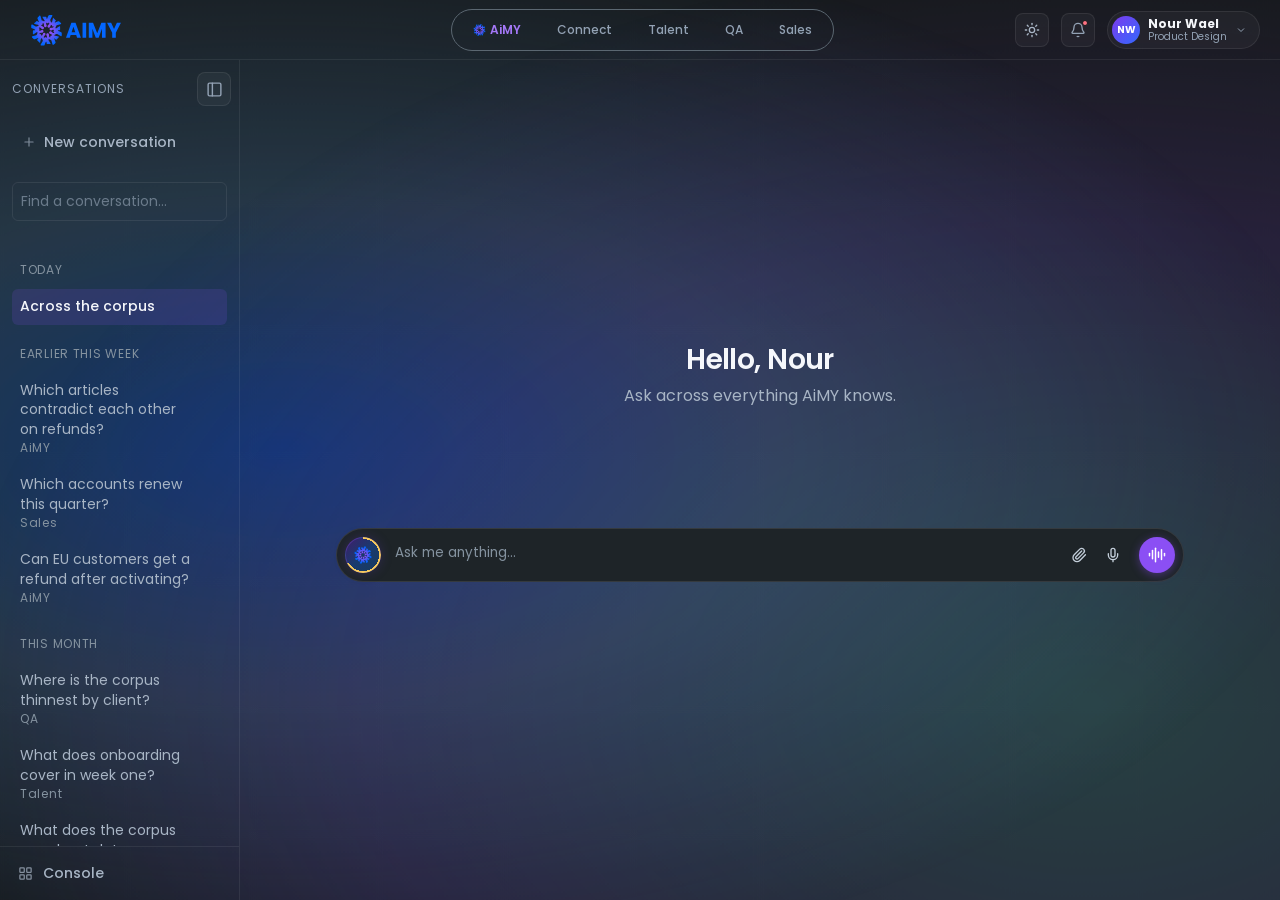
==== commit a029b0b3: "The conversations panel is one panel on both shells, and the gate's pair matches the canvas Nour, lo" ====
--- a/index.html
+++ b/index.html
@@ -28,9 +28,9 @@
   <link href="https://fonts.googleapis.com/css2?family=Poppins:ital,wght@0,300;0,400;0,500;0,600;0,700;1,400&family=JetBrains+Mono:wght@400;500&display=swap" rel="stylesheet" />
 
   <link rel="stylesheet" href="assets/aimy-ds.css?v=46" />
-  <link rel="stylesheet" href="assets/knowledge.css?v=352" />
-  <link rel="stylesheet" href="assets/config-form.css?v=35" />
-  <link rel="stylesheet" href="assets/chat.css?v=70" />
+  <link rel="stylesheet" href="assets/knowledge.css?v=358" />
+  <link rel="stylesheet" href="assets/config-form.css?v=44" />
+  <link rel="stylesheet" href="assets/chat.css?v=73" />
   <link rel="stylesheet" href="assets/voice.css?v=13" />
 
   <script>
@@ -128,6 +128,13 @@
       <button class="prod-chev" id="prodChev" type="button"
               aria-haspopup="menu" aria-expanded="false" aria-controls="prodMenu"
               aria-label="Switch product" title="Products">
+        <!-- THE MARK IS THE BUTTON BELOW 900. The wordmark is 140px of a 375px
+             masthead naming the product you are already in, beside a chevron
+             that is the only thing on that flank doing anything. The glyph
+             says the same in 18px and opens the list of the others, so the
+             wordmark goes and this carries the name. Sales made the same swap
+             at its own narrow rung. -->
+        <svg class="prod-mark" viewBox="0 0 18 20" aria-hidden="true"><use href="#aimy-logo-small"/></svg>
         <svg viewBox="0 0 24 24" fill="none" stroke="currentColor" stroke-width="2" aria-hidden="true"><path d="m6 9 6 6 6-6"/></svg>
       </button>
       <div class="menu prod-menu" id="prodMenu" role="menu" aria-label="AiMY products" hidden></div>
@@ -312,13 +319,29 @@
          placement of the same control, sitting where the rail used to start,
          and it exists only while the rail is closed — the same move Claude and
          ChatGPT make when their sidebar goes away. -->
-    <button class="gate-rail-peek" type="button" data-rail-toggle
-            aria-expanded="false" aria-controls="gateRail"
-            aria-label="Show conversations" title="Show conversations">
-      <svg viewBox="0 0 24 24" fill="none" stroke="currentColor" stroke-width="2"
-           stroke-linecap="round" stroke-linejoin="round" aria-hidden="true">
-        <rect width="18" height="18" x="3" y="3" rx="2"/><path d="M9 3v18"/></svg>
-    </button>
+    <div class="gate-rail-tools">
+      <button class="gate-rail-peek" type="button" data-rail-toggle
+              aria-expanded="false" aria-controls="gateRail"
+              aria-label="Show conversations" title="Show conversations">
+        <svg viewBox="0 0 24 24" fill="none" stroke="currentColor" stroke-width="2"
+             stroke-linecap="round" stroke-linejoin="round" aria-hidden="true">
+          <rect width="18" height="18" x="3" y="3" rx="2"/><path d="M9 3v18"/></svg>
+      </button>
+
+      <!-- AND A CONVERSATION STARTS WITHOUT OPENING THE PANEL. While the rail
+           is shut - which below 900 is most of the time - New conversation is
+           behind the panel this button opens, so starting one took two presses
+           and a slide. Lucide `square-pen`, the same glyph the console's canvas
+           and AiMY Sales carry beside their own conversation toggles, on the
+           column's own `data-newchat` hook. -->
+      <button class="gate-rail-new" type="button" data-newchat
+              aria-label="New conversation" title="New conversation">
+        <svg viewBox="0 0 24 24" fill="none" stroke="currentColor" stroke-width="2"
+             stroke-linecap="round" stroke-linejoin="round" aria-hidden="true">
+          <path d="M12 3H5a2 2 0 0 0-2 2v14a2 2 0 0 0 2 2h14a2 2 0 0 0 2-2v-7"/>
+          <path d="M18.375 2.625a1 1 0 0 1 3 3l-9.013 9.014a2 2 0 0 1-.853.505l-2.873.84a.5.5 0 0 1-.62-.62l.84-2.873a2 2 0 0 1 .506-.852z"/></svg>
+      </button>
+    </div>
 
     <div class="gate-stage" id="gateStage">
 
@@ -375,8 +398,8 @@
 <script src="assets/halaska-mounts.js?v=32"></script>
 
 <script src="assets/aimy-configs.js?v=3"></script>
-<script src="assets/config-form.js?v=34"></script>
-<script src="assets/knowledge.js?v=473"></script>
+<script src="assets/config-form.js?v=42"></script>
+<script src="assets/knowledge.js?v=476"></script>
 <script src="assets/voice.js?v=21"></script>
 </body>
 </html>
--- a/assets/knowledge.css
+++ b/assets/knowledge.css
@@ -1404,10 +1404,28 @@
 
    The transition is `background-color` and `color`, not `all`: `border-color`
    stays instant on purpose, matching `.rail-toggle`. */
-.ov-chats-toggle {
+/* THE PAIR IS POSITIONED, NOT EACH BUTTON. The door was absolute at 1rem/1rem
+   on its own; a second button beside it would have to be absolute at a figure
+   derived from the first one's size, which is the number that goes stale the
+   next time either changes. One positioned box with a gap instead, and the two
+   buttons are ordinary flex items in it. The GROUP carries the `display`, so
+   there is one decision about whether this row exists. Sales carries the same
+   pair in the same arrangement. */
+.ov-chats-tools {
   display: none;
   position: absolute; top: 1rem; left: 1rem; z-index: 4;
-  width: 2rem; height: 2rem;
+  align-items: center; gap: 0.5rem;
+}
+.ov-chats-toggle,
+.ov-chats-new {
+  display: inline-flex;
+  /* 2.125rem, not the 2rem this button alone used to carry. `.rail-toggle` in
+     the masthead, `.gate-rail-btn` on the gate, `.topnav-bell` and the same
+     control in Sales are all 2.125rem; this was the one 2rem in the set, and
+     it now sits in a row with a second button where being 2px short of its
+     neighbour's standard shows. Painted only below 900, so the 1536 render is
+     untouched. */
+  width: 2.125rem; height: 2.125rem;
   align-items: center; justify-content: center;
   border-radius: var(--r-md);
   background: rgba(255,255,255,0.04);
@@ -1418,13 +1436,89 @@
   color: var(--d400); cursor: pointer;
   transition: background-color var(--t-fast) var(--ease-out), color var(--t-fast) var(--ease-out);
 }
-:root[data-theme="light"] .ov-chats-toggle {
+:root[data-theme="light"] .ov-chats-toggle,
+:root[data-theme="light"] .ov-chats-new {
   background: rgba(16,24,40,0.04); border-color: rgba(16,24,40,0.10);
 }
-.ov-chats-toggle:hover { background: rgba(255,255,255,0.08); color: var(--d200); }
-:root[data-theme="light"] .ov-chats-toggle:hover { background: rgba(16,24,40,0.07); }
-.ov-chats-toggle:focus-visible { outline: 0.125rem solid var(--brand); outline-offset: 0.125rem; }
-.ov-chats-toggle svg { width: 1rem; height: 1rem; fill: none; stroke: currentColor; stroke-width: 2; }
+.ov-chats-toggle:hover,
+.ov-chats-new:hover { background: rgba(255,255,255,0.08); color: var(--d200); }
+:root[data-theme="light"] .ov-chats-toggle:hover,
+:root[data-theme="light"] .ov-chats-new:hover { background: rgba(16,24,40,0.07); }
+.ov-chats-toggle:focus-visible,
+.ov-chats-new:focus-visible { outline: 0.125rem solid var(--brand); outline-offset: 0.125rem; }
+.ov-chats-toggle svg,
+.ov-chats-new svg { width: 1rem; height: 1rem; fill: none; stroke: currentColor; stroke-width: 2; }
+
+/* AND THE SECOND OF THE TWO STANDS DOWN WHILE THE DRAWER IS OPEN, where the
+   column's own first row says New conversation a few rem below it. The door
+   stays, because while the drawer is open the door is how you shut it; because
+   it is the second button that goes, nothing moves when it does. */
+.aimy-overlay.chats-open .ov-chats-new { display: none; }
+
+/* == THE PANEL'S HEAD, WHERE THE PANEL IS A DRAWER ==
+   Docked, this column has the canvas around it and needs no title. As a drawer
+   it slides over the thread, and what stood at its top was a lone panel-left
+   icon floating in 3.625rem of reserved padding: an action with nothing naming
+   what it acts on. The gate settled this first with `.gate-rail-head` - a
+   label and the control that closes the panel, because two words make the
+   strip a header and the icon an action - so this is that header, drawn on
+   the canvas, where the gate's own one cannot reach.
+
+   `.aimy-overlay` in the selector is load-bearing: the gate renders this same
+   host INSIDE `.gate-rail`, under a header it already has, and an unscoped
+   rule would give that panel two. */
+.ov-chats-head { display: none; }
+.ov-chats-title {
+  font-size: var(--ty-micro); font-weight: var(--fw-medium);
+  letter-spacing: var(--ls-wide); text-transform: uppercase;
+  color: var(--d400); white-space: nowrap;
+}
+.ov-chats-shut {
+  display: inline-flex; align-items: center; justify-content: center;
+  width: 2.125rem; height: 2.125rem; flex-shrink: 0;
+  border-radius: var(--r-md);
+  background: rgba(255,255,255,0.04);
+  border: 0.0625rem solid rgba(255,255,255,0.08);
+  color: var(--d400); cursor: pointer;
+  transition: background-color var(--t-fast) var(--ease-out), color var(--t-fast) var(--ease-out);
+}
+.ov-chats-shut svg { width: 1rem; height: 1rem; fill: none; stroke: currentColor; stroke-width: 2; }
+.ov-chats-shut:hover { background: rgba(255,255,255,0.08); color: var(--d200); }
+.ov-chats-shut:focus-visible { outline: 0.125rem solid var(--brand); outline-offset: 0.125rem; }
+:root[data-theme="light"] .ov-chats-shut { background: rgba(16,24,40,0.04); border-color: rgba(16,24,40,0.10); }
+:root[data-theme="light"] .ov-chats-shut:hover { background: rgba(16,24,40,0.07); }
+
+/* == STARTING ONE, QUIETED, ON BOTH SHELLS ==
+   This lived in chat.css scoped to `.gate-rail`, which left the console's
+   canvas column with the filled primary pill `paintChats` renders. The reason
+   it was quieted was never about the gate: not one of Claude, Gemini, Mistral,
+   Grok or Perplexity fills this control, because it is the most obvious action
+   on the panel and obvious actions do not need shouting. Both shells load this
+   file, so both get it; AiMY Sales carries the same rule in its own tokens.
+
+   The classes stay on the element and are overridden here: the markup says
+   what the control IS, the stylesheet says how loud. */
+.ov-chat-new {
+  justify-content: flex-start;
+  gap: 0.5rem;
+  width: 100%;
+  padding: 0.4375rem 0.625rem;
+  border: 0;
+  border-radius: var(--r-sm);
+  background: transparent;
+  color: var(--ink-quiet);
+  font-size: var(--ty-meta);
+  font-weight: var(--fw-medium);
+  box-shadow: none;
+  transition: background-color var(--t-fast), color var(--t-fast);
+}
+.ov-chat-new:hover {
+  background: var(--card-bg-raised);
+  color: var(--ink-primary);
+  box-shadow: none;
+}
+.ov-chat-new:active { transform: scale(0.99); }
+.ov-chat-new svg { opacity: 0.7; }
 
 /* Present at every width, painted at none of them until the drawer exists —
    `.rail-scrim`'s own pattern, and `display` rather than the `hidden`
@@ -1455,22 +1549,41 @@
     box-shadow: var(--shadow-xl);
     transform: translateX(-100%); visibility: hidden;
     /* ══ THE DOOR STAYS ON TOP OF WHAT IT OPENED ══════════════════════
-       `.ov-chats-toggle` is `top: 1rem; left: 1rem`, 2rem square, at z-index 4
-       against this column's 3 — correct, because while the drawer is open that
-       button is how you shut it. But the column's own 1.25rem of padding put
-       New conversation directly underneath it: measured at 900, 768 and 480,
-       the toggle occupied x 16–48 / y 76–108 and the button x 12–216 / y
-       80–104, so the control overlapped the primary action of the panel it
-       had just opened, at every width this drawer exists at.
-
-       3.5rem = 1rem of inset + 2rem of button + 0.5rem, which reads as the
-       drawer's head with its control in it rather than as a gap. It replaces
-       the padding rather than adding to it, so the rows below do not move
-       twice. Sales carries the same rule for the same collision. */
-    padding-top: 3.5rem;
+       THE HEAD IS REAL NOW, so there is nothing to reserve room for. This was
+       `padding-top: 3.625rem` = 1rem of inset + 2.125rem of button + 0.5rem,
+       holding New conversation clear of the toggle floating above it at
+       z-index 4; measured at 900, 768 and 480 before it, the two overlapped
+       outright. A gap shaped like a header is not a header. `.ov-chats-head`
+       is one, it is the first child of this column, and the button that was
+       floating over the gap is in it. The pair outside goes while the drawer
+       is open, below. Sales carries the same rule for the same reason. */
   }
   .aimy-overlay.chats-open .overlay-chats { transform: none; visibility: visible; }
-  .ov-chats-toggle { display: inline-flex; }
+  .ov-chats-tools { display: flex; }
+  .aimy-overlay .ov-chats-head {
+    display: flex; align-items: center; justify-content: space-between;
+    /* No margin: this column is a flex stack with a 1.25rem gap and that gap
+       is what clears the head. A margin here would be a second one. */
+    gap: 0.5rem; flex-shrink: 0;
+  }
+
+  /* AND BOTH OF THEM GO WHILE THE DRAWER IS OPEN. The door was kept because it
+     was the only way to shut the panel; the panel has its own now, in its
+     head, so leaving these two over it would be a second copy of each control
+     floating above the first. */
+  .aimy-overlay.chats-open .ov-chats-tools { display: none; }
+
+  /* AND THE WAY OUT JOINS THE ROW IT IS OPPOSITE. The library draws the close
+     at 2.25rem, inset 1.25rem, radius 10px; everything else on this row - and
+     every icon button in this shell - is 2.125rem, inset 1rem, --r-md. With
+     one button on the left that read as a corner; with two it reads as a row,
+     and measured the x sat 5px below the pair it faces and 2px taller than
+     them. Brought onto their line here, where the row exists, rather than in
+     aimy-ds.css, which is shared with Sales and QA. */
+  .overlay-close {
+    top: 1rem; right: 1rem;
+    width: 2.125rem; height: 2.125rem; border-radius: var(--r-md);
+  }
 
   .ov-chats-scrim {
     display: block;
@@ -2419,6 +2532,30 @@
 
   .topnav-tabs { display: none; }
   .prod-anchor { display: flex; }
+
+  /* -- AND THE WORDMARK GOES, BECAUSE THE GLYPH IS ALREADY SAYING IT --
+     140px of a 375px masthead naming the product you are in, beside a bare
+     chevron that was the only thing on the flank doing anything. The glyph
+     moves inside the chevron's button, the wordmark goes, and what is left is
+     one mark that opens the other products. Sales made the same swap.
+
+     The button takes 2.125rem, the height every other control in this bar
+     carries, rather than the chevron's own 1.5rem. */
+  .topnav-logo-mark { display: none; }
+  .prod-chev {
+    width: auto; height: 2.125rem; gap: 0.25rem;
+    padding: 0 0.375rem; border-radius: var(--r-md);
+  }
+  /* AGAINST `.topnav-logo svg { height: 2rem }`, the descendant rule the
+     chevron's own size note argues with. */
+  .prod-chev .prod-mark { width: 1.125rem; height: 1.25rem; }
+
+  /* THE CHEVRON TURNS, NOT THE MARK. The open state rotates `.prod-chev`
+     itself, which was right while the button WAS the chevron and turns the
+     AiMY glyph upside down now that the glyph is inside it. */
+  .prod-anchor:has(.prod-menu:not([hidden])) .prod-chev { transform: none; }
+  .prod-chev > svg:last-child { transition: transform var(--t-fast) var(--ease-out); }
+  .prod-anchor:has(.prod-menu:not([hidden])) .prod-chev > svg:last-child { transform: rotate(180deg); }
   /* The strip was the middle of three regions and the logo's trailing space
      existed to separate it. With the strip gone that space is a gap before
      nothing. */
@@ -8484,4 +8621,17 @@
 .aimy-float-wrap {
   width: min(var(--measure-bar), calc(100% - 3rem - var(--safe-left) - var(--safe-right)));
   left: calc(50% + (var(--safe-left) - var(--safe-right)) / 2);
-}+}
+/* ── One focus mark on every field (Nour, 11 Nov 2026: "remove the double
+   focus everywhere") ──
+   aimy-ds.css rings every input:focus-visible with a 2px outline 2px out.
+   Fields here show focus with their own border (.input:focus and every
+   component's own field), so the ring drew a second mark around the first.
+   Text fields, text areas and selects lose the ring; checkboxes, radios and
+   ranges keep it, and buttons and links are untouched. The :where() border
+   is a floor for any bare field with no focus style of its own, and loses
+   to every component's rule. */
+input:not([type="checkbox"]):not([type="radio"]):not([type="range"]):not([type="color"]):focus-visible,
+textarea:focus-visible,
+select:focus-visible { outline: none; }
+:where(input:not([type="checkbox"]):not([type="radio"]):not([type="range"]):not([type="color"]), textarea, select):focus-visible { border-color: var(--brand); }
--- a/assets/config-form.css
+++ b/assets/config-form.css
@@ -510,3 +510,90 @@
 .cf-rcards { grid-template-columns: repeat(2, minmax(0, 1fr)); }
 .cf-rcards .rc-title { font-weight: var(--fw-medium); line-height: 1.45; }
 .cf-rcards .radio-card:has(input:checked) .rc-title { font-weight: var(--fw-semibold); }
+
+/* The editor's title takes focus when a node opens, so a screen reader says
+   where you are; it is not a control, so it shows no ring (Nour: "why titles
+   being highlighted?"). */
+.cf-panel-head h2:focus, .cf-panel-head h2:focus-visible,
+.cf-side .cf-panel-head h2:focus-visible, .cf-view .cf-panel-head h2:focus-visible { outline: none; box-shadow: none; }
+
+/* Hour pills: the Schedule chip, given room (Nour: "add some padding to the
+   pills"), the same height and type size as the day pills beside them. */
+.cf-wk-row .cf-day { height: 2.25rem; padding-top: 0; padding-bottom: 0; }
+.cf-wk-times .cf-tchip { height: 2.25rem; padding: 0 0.625rem 0 0.875rem; gap: 0.375rem; font-size: var(--ty-meta); }
+.cf-wk-times .cf-tchip svg { width: 0.875rem; height: 0.875rem; }
+
+/* Long data: a name stays on one line (the full name on hover), a long call
+   list shows its first few and a count, and the two cards at the fork keep
+   their own heights instead of the short one stretching to the tall one. */
+.cf-chain-p > span:last-child { overflow: hidden; text-overflow: ellipsis; white-space: nowrap; overflow-wrap: normal; }
+.cf-chain .cf-a-more { margin-left: 2rem; font-size: var(--ty-meta); color: var(--ink-secondary); }
+.cf-fk { align-items: start; }
+.cf-fk .cf-lane > .cf-nd { flex: 0 0 auto; }
+.cf-a-kv > span > span { flex: 0 0 auto; max-width: 50%; }
+.cf-a-kv b { flex: 1 1 0; }
+/* A long case reads as two lines on its card; the editor holds it whole. */
+.cf-a-list > span:not(.cf-a-more) { display: -webkit-box; -webkit-box-orient: vertical; -webkit-line-clamp: 2; line-clamp: 2; overflow: hidden; }
+/* A long add or copy button wraps on a narrow editor instead of running off it. */
+.cf .cf-add, .cf-side .cf-add { white-space: normal; text-align: left; max-width: 100%; }
+
+/* ── Cards read as label → value rows ──
+   The library's description list (dl.desc-list), without its row lines and
+   muted labels: no separators, no muted text. One column of labels, the
+   answers beside them, the same shape in every card. */
+.cf-nd .cf-dl {
+  display: grid; grid-template-columns: max-content minmax(0, 1fr); gap: 0.5rem 0.875rem; max-width: none;
+  margin: 0; border: 0; border-radius: 0; overflow: visible; background: none;
+}
+.cf-nd .cf-dl dt, .cf-nd .cf-dl dd { padding: 0; border: 0; background: none; line-height: 1.45; }
+.cf-nd .cf-dl dt { font-size: var(--ty-micro); font-weight: var(--fw-semibold); color: var(--ink-secondary); padding-top: 0.125rem; }
+.cf-nd .cf-dl dd { font-size: var(--ty-meta); color: var(--ink-primary); min-width: 0; display: flex; flex-direction: column; gap: 0.25rem; }
+.cf-nd .cf-dl dd.is-unset { color: var(--ink-warn); font-weight: var(--fw-semibold); }
+.cf-nd .cf-dl dd.is-err { color: var(--ink-err); font-weight: var(--fw-semibold); }
+.cf-dl-line { display: flex; align-items: baseline; gap: 0.5rem; min-width: 0; }
+.cf-dl-line > :first-child { min-width: 0; }
+.cf-dl-sub { color: var(--ink-secondary); font-size: var(--ty-micro); white-space: nowrap; }
+.cf-dl-more { color: var(--ink-secondary); }
+.cf-dl-clamp { display: -webkit-box; -webkit-box-orient: vertical; -webkit-line-clamp: 2; line-clamp: 2; overflow: hidden; overflow-wrap: anywhere; }
+.cf-nd .cf-chain { gap: 0.25rem; margin: 0; }
+.cf-nd .cf-chain .cf-dl-more { margin-left: 0; }
+.cf-nd-a > .cf-a { margin: 0 0 0.25rem; font-size: var(--ty-meta); }
+.cf-nd-a > .cf-a.is-err { color: var(--ink-err); font-weight: var(--fw-semibold); }
+
+/* ── Errors: answers AiMY cannot use ──
+   Red where a field is wrong, amber where it is still missing. */
+.cf-nd.is-err { border-color: rgba(var(--err-rgb, 239, 68, 68), 0.6); }
+.cf-nd.is-err .cf-nd-ic { color: var(--ink-err); }
+.cf-progress.is-err .cf-meter i { background: var(--warn); }
+.cf-p-err { color: var(--ink-err); font-weight: var(--fw-semibold); }
+.cf-errs { list-style: none; margin: 0.375rem 0 0; padding: 0; display: flex; flex-direction: column; gap: 0.125rem; }
+.cf-errs .field-error { color: var(--ink-err); font-size: var(--ty-meta); font-weight: var(--fw-semibold); }
+.cf-fixtag { flex: none; }
+.cf-date.error { border-color: var(--err); }
+
+/* A narrow card puts each label above its value instead of beside it, so the
+   value has the card's full width (Nour: "make the titles above, because no
+   space"). Long unbroken values (a timezone, a link) break instead of running
+   out of the card. */
+.cf-nd { container: cfn / inline-size; }
+.cf-nd .cf-dl dd, .cf-nd-a > .cf-a { overflow-wrap: anywhere; }
+.cf-nd .cf-dl dt { max-width: 9rem; overflow-wrap: anywhere; }
+@container cfn (max-width: 20rem) {
+  .cf-nd .cf-dl { grid-template-columns: minmax(0, 1fr); gap: 0; }
+  .cf-nd .cf-dl dt { max-width: none; padding-top: 0; margin-top: 0.625rem; }
+  .cf-nd .cf-dl dt:first-child { margin-top: 0; }
+  .cf-nd .cf-dl dd { margin-top: 0.125rem; }
+}
+/* A tier's days follow its name, even when the name wraps. */
+.cf-dl-line { display: block; }
+.cf-dl-line .cf-dl-sub { display: inline; margin-left: 0.375rem; }
+
+/* Extras as tiles: name on top, value under it, two to a row. */
+.cf-nd .cf-dl.is-tiles { grid-template-columns: repeat(2, minmax(0, 1fr)); gap: 0.75rem 1rem; }
+.cf-nd .cf-dl.is-tiles .cf-dl-tile { min-width: 0; display: flex; flex-direction: column; gap: 0.125rem; }
+.cf-nd .cf-dl.is-tiles dt { max-width: none; padding-top: 0; margin: 0; display: -webkit-box; -webkit-box-orient: vertical; -webkit-line-clamp: 2; line-clamp: 2; overflow: hidden; }
+.cf-nd .cf-dl.is-tiles dd { margin: 0; }
+.cf-nd .cf-dl.is-tiles dd.is-empty { color: var(--ink-secondary); }
+@container cfn (max-width: 20rem) {
+  .cf-nd .cf-dl.is-tiles { grid-template-columns: minmax(0, 1fr); gap: 0.625rem; }
+}
--- a/assets/chat.css
+++ b/assets/chat.css
@@ -299,15 +299,17 @@
    the gate's moves to it rather than the other way round.
 
    `.gate-rail-peek` comes along because it IS this button in its other
-   placement — one attribute, one handler, only ever one of them on screen. It
-   keeps the raised ground and shadow its own rule gives it below 900, where it
-   floats over the thread rather than sitting in a header; that is about
-   elevation, not identity, and it is argued where it is set.
-
-   `pointer: coarse` still takes both to 2.75rem. A target sized for a thumb
-   outranks a size shared with a mouse-driven masthead. */
+   placement — one attribute, one handler, only ever one of them on screen — and
+   `.gate-rail-new`, which stands beside it there. Below 900 the pair floats
+   over the thread rather than sitting in a header, so it takes a backdrop blur
+   and nothing else; it had an opaque ground and a shadow as well, which made
+   it a different material from the identical pair on the canvas and in Sales.
+
+   One size at every pointer, for the same reason: see ONE SIZE FOR THIS
+   CONTROL further down. */
 .gate-rail-btn,
-.gate-rail-peek {
+.gate-rail-peek,
+.gate-rail-new {
   display: inline-flex;
   align-items: center;
   justify-content: center;
@@ -335,65 +337,70 @@
   cursor: pointer;
   transition: background-color var(--t-fast), color var(--t-fast);
 }
-.gate-rail-btn svg,
-.gate-rail-peek svg { width: 1.0625rem; height: 1.0625rem; }
+.gate-rail-btn svg { width: 1.0625rem; height: 1.0625rem; }
+/* 1rem on the floating pair, which is what `.ov-chats-toggle` on the console's
+   canvas and the same pair in AiMY Sales draw. It was 1.0625rem - one pixel
+   larger than the glyph in the identical button one screen over, measured side
+   by side on the same phone.
+
+   `.gate-rail-btn` keeps its 1.0625rem: it is `inline-flex` at every width, so
+   changing it would move the 1536 render, which this file does not do. The two
+   differ by a pixel inside the open rail and are never on screen together. */
+.gate-rail-peek svg,
+.gate-rail-new svg { width: 1rem; height: 1rem; }
 :root[data-theme="light"] .gate-rail-btn,
-:root[data-theme="light"] .gate-rail-peek {
+:root[data-theme="light"] .gate-rail-peek,
+:root[data-theme="light"] .gate-rail-new {
   background: rgba(16,24,40,0.04); border-color: rgba(16,24,40,0.10);
 }
 :root[data-theme="light"] .gate-rail-btn:hover,
-:root[data-theme="light"] .gate-rail-peek:hover { background: rgba(16,24,40,0.07); }
+:root[data-theme="light"] .gate-rail-peek:hover,
+:root[data-theme="light"] .gate-rail-new:hover { background: rgba(16,24,40,0.07); }
 /* The light half of this hover already said `rgba(16,24,40,0.07)`, the exact
    value `.rail-toggle` uses — so only the dark half had drifted, to a solid
    `--card-bg-raised` (#1c2630) where the masthead washes white at 8%. A pair
    of rules that agree in one theme and not the other is drift, not intent. */
 .gate-rail-btn:hover,
-.gate-rail-peek:hover { background: rgba(255,255,255,0.08); color: var(--d200); }
+.gate-rail-peek:hover,
+.gate-rail-new:hover { background: rgba(255,255,255,0.08); color: var(--d200); }
 .gate-rail-btn:focus-visible,
-.gate-rail-peek:focus-visible { outline: 0.125rem solid var(--brand); outline-offset: 0.125rem; }
-
-/* The reopen control. Absolute inside `.gate-main`, at the left edge where the
-   rail used to begin, and present only while the rail is closed. */
-.gate-rail-peek {
+.gate-rail-peek:focus-visible,
+.gate-rail-new:focus-visible { outline: 0.125rem solid var(--brand); outline-offset: 0.125rem; }
+
+/* ══ THE REOPEN CONTROL, AND THE CONVERSATION THAT STARTS WITHOUT IT ════
+   Absolute inside `.gate-main`, at the left edge where the rail used to begin,
+   and present only while the rail is closed.
+
+   TWO BUTTONS NOW, SO THE GROUP IS WHAT IS POSITIONED. New conversation is the
+   first row of the panel this door opens, which means that while the rail is
+   shut - below 900, most of the time - starting one took a press, a slide and
+   then the row. It comes out and stands beside the door, on the panel's own
+   `data-newchat` hook. A second absolute button would need a left derived from
+   this one's width, and that width changes under `pointer: coarse`; one
+   positioned box with a gap has no such number. Sales and the console's canvas
+   carry the same pair. */
+.gate-rail-tools {
   position: absolute;
   top: 0.75rem;
   left: 0.75rem;
   z-index: 2;
   display: none;
-}
-body[data-rail="collapsed"] .gate-rail-peek { display: inline-flex; }
+  align-items: center;
+  gap: 0.5rem;
+}
+body[data-rail="collapsed"] .gate-rail-tools { display: flex; }
 
 /* ══ NEW CONVERSATION, QUIETED ═════════════════════════════════════════
-   `paintChats` renders this as `btn btn-brand btn-sm` — a filled primary pill
-   running the full width of the column. Not one of Claude, Gemini, Mistral,
-   Grok or Perplexity fills that control: it is a plain row with a small icon
-   in every one of them, because it is the most obvious action on the panel and
-   obvious actions do not need shouting. A saturated block is also the single
-   loudest thing on a page whose whole point is the ambient field behind it.
-
-   Scoped to `.gate-rail` so the Console's canvas column keeps the button it
-   has always had. */
-.gate-rail .ov-chat-new {
-  justify-content: flex-start;
-  gap: 0.5rem;
-  width: 100%;
-  padding: 0.4375rem 0.625rem;
-  border: 0;
-  border-radius: var(--r-sm);
-  background: transparent;
-  color: var(--ink-quiet);
-  font-size: var(--ty-meta);
-  font-weight: var(--fw-medium);
-  box-shadow: none;
-  transition: background-color var(--t-fast), color var(--t-fast);
-}
-.gate-rail .ov-chat-new:hover {
-  background: var(--card-bg-raised);
-  color: var(--ink-primary);
-  box-shadow: none;
-}
-.gate-rail .ov-chat-new:active { transform: scale(0.99); }
-.gate-rail .ov-chat-new svg { opacity: 0.7; }
+   IT MOVED TO knowledge.css, UNSCOPED. What stood here was scoped to
+   `.gate-rail` "so the Console's canvas column keeps the button it has always
+   had", which left three conversation panels in one family disagreeing about
+   one button: a plain row on the gate, a filled primary pill on the canvas and
+   in AiMY Sales. The argument was never about the gate - not one of Claude,
+   Gemini, Mistral, Grok or Perplexity fills this control, because it is the
+   most obvious action on the panel and obvious actions do not need shouting,
+   and a saturated block is the loudest thing on a page whose whole point is
+   the field behind it. Both shells load knowledge.css, so the rule lives
+   there now, and Sales carries the same one in its own tokens. */
 
 .gate-rail-foot {
   flex-shrink: 0;
@@ -812,8 +819,8 @@
    the conversation list unreachable below 900 the moment the navbar toggle was
    removed: both controls off-screen, no way in. */
 @media (max-width: 56.25rem) {
-  .gate-rail-peek { display: inline-flex; }
-  body[data-rail="open"] .gate-rail-peek { display: none; }
+  .gate-rail-tools { display: flex; }
+  body[data-rail="open"] .gate-rail-tools { display: none; }
 
   /* ══ THE PEEK FLOATS, SO THE THREAD MAKES ROOM FOR IT ═══════════════
      The peek is absolutely positioned in `.gate-main`, which means it is over
@@ -832,15 +839,21 @@
      wider net is 40px of headroom on a tablet, which is not visible. */
   body[data-thread="active"] .gate-stage .overlay-thread { padding-top: 4rem; }
 
-  /* Padding fixes where the conversation STARTS. It scrolls under the button
-     either way, and a transparent button with text moving through it reads as
-     a rendering fault. The raised card ground is what the hover state already
-     used, so the control keeps one material and only its elevation changes. */
-  .gate-rail-peek {
-    background: var(--card-bg-raised);
+  /* Padding fixes where the conversation STARTS. It scrolls under these two
+     either way, and text moving through a transparent button reads as a
+     rendering fault.
+
+     THE BLUR IS WHAT ANSWERS THAT, NOT A GROUND OF ITS OWN. This was an opaque
+     `--card-bg-raised` with `--shadow-sm` on top, which made the gate's pair a
+     different material from the identical pair on the console's canvas and in
+     Sales: solid #1c2630 under a shadow beside a 4% wash with none, measured
+     side by side at 375. The wash is the one the shared rule above already
+     gives them; only the backdrop blur stays, which is the part that was
+     actually doing the reading. */
+  .gate-rail-peek,
+  .gate-rail-new {
     backdrop-filter: blur(0.5rem);
     -webkit-backdrop-filter: blur(0.5rem);
-    box-shadow: var(--shadow-sm);
   }
 }
 
@@ -924,22 +937,19 @@
   }
 }
 
-/* ══ A DOOR BIG ENOUGH TO HIT ════════════════════════════════════════════
-   Below 900 the rail is a drawer and these two buttons are the ONLY way into
-   it, so they are the most important controls on the screen at exactly the
-   width where they were smallest: 1.75rem, which is 28px, which is a target
-   sized for a cursor.
-
-   Keyed to `pointer: coarse` rather than to a width. The question is what is
-   doing the pointing, not how wide the window is — a touchscreen laptop at
-   1200px has the same problem and a narrow desktop window does not have it
-   at all. It also means nothing here can reach a mouse-driven display at any
-   size. The icon inside is left alone; the button grows around it. */
-@media (pointer: coarse) {
-  .gate-rail-btn,
-  .gate-rail-peek { width: 2.75rem; height: 2.75rem; }
-  .gate-rail-peek { top: 0.5rem; left: 0.5rem; }
-}
+/* ══ ONE SIZE FOR THIS CONTROL, WHICHEVER SURFACE IT IS ON ═════════════
+   A `pointer: coarse` block stood here taking these buttons to 2.75rem. It was
+   written when they were 1.75rem and the argument was that a 28px target is
+   sized for a cursor, not a thumb. They are 2.125rem now — the size
+   `.rail-toggle`, `.topnav-bell`, the console canvas's own pair and AiMY Sales
+   all carry — and the bump had become the one thing making the gate's pair
+   visibly unlike the identical pair one screen over: 44px beside 34px on the
+   same phone, in the same product, measured side by side.
+
+   THE TARGET IS STILL THE ARGUMENT AGAINST THIS, which is why it is written
+   down rather than deleted. 34px is under the 44 a thumb wants. If that is to
+   be answered it has to be answered on all three surfaces at once, which is a
+   change to shared chrome and not to this file. */
 
 @media (max-width: 32.5rem) {   /* 520 */
   /* ══ THE CHIPS BECOME A CAROUSEL ═══════════════════════════════════════
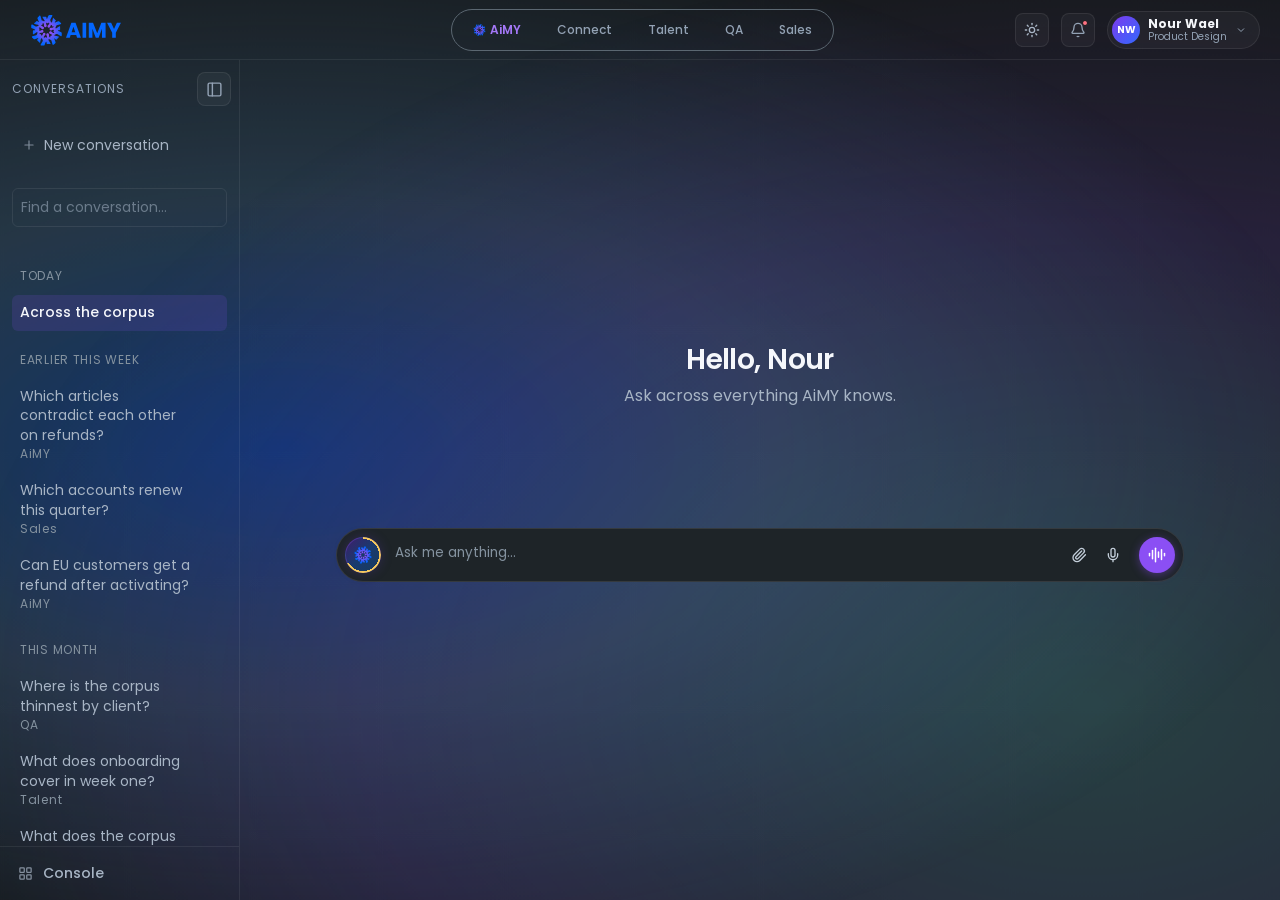
==== commit fe28f8ad: "The gate's panel measures the same as Sales', row for row Nour: knowledge menu is still not matching" ====
--- a/index.html
+++ b/index.html
@@ -28,9 +28,9 @@
   <link href="https://fonts.googleapis.com/css2?family=Poppins:ital,wght@0,300;0,400;0,500;0,600;0,700;1,400&family=JetBrains+Mono:wght@400;500&display=swap" rel="stylesheet" />
 
   <link rel="stylesheet" href="assets/aimy-ds.css?v=46" />
-  <link rel="stylesheet" href="assets/knowledge.css?v=358" />
+  <link rel="stylesheet" href="assets/knowledge.css?v=362" />
   <link rel="stylesheet" href="assets/config-form.css?v=44" />
-  <link rel="stylesheet" href="assets/chat.css?v=73" />
+  <link rel="stylesheet" href="assets/chat.css?v=74" />
   <link rel="stylesheet" href="assets/voice.css?v=13" />
 
   <script>
--- a/assets/knowledge.css
+++ b/assets/knowledge.css
@@ -1498,17 +1498,34 @@
 
    The classes stay on the element and are overridden here: the markup says
    what the control IS, the stylesheet says how loud. */
-.ov-chat-new {
+/* `.btn.ov-chat-new`, not `.ov-chat-new`: the library draws this control as a
+   fully-rounded pill at (0,2,0), so a (0,1,0) `border-radius` here lost to it
+   and the row kept a 9999px radius while the same row in AiMY Sales was 6px -
+   a pill beside a rounded rectangle, measured side by side at 375. */
+.btn.ov-chat-new {
   justify-content: flex-start;
   gap: 0.5rem;
   width: 100%;
-  padding: 0.4375rem 0.625rem;
+  /* PX, AND ON PURPOSE, in a file that is otherwise rem. This shell's root is
+     12.8px against Sales' 16, so the same `0.4375rem 0.625rem` drew a 24px row
+     here and a 30px one there - and every row under it sat 6px up the panel.
+     The box is the thing being matched, so the box is stated. */
+  padding: 7px 10px;
+  line-height: 16px;
+  /* The library gives `.btn-sm` a fixed height, which held this row at 24
+     whatever the padding said. Released, so the box is padding plus line. */
+  height: auto;
+  min-height: 30px;
   border: 0;
   border-radius: var(--r-sm);
   background: transparent;
   color: var(--ink-quiet);
   font-size: var(--ty-meta);
   font-weight: var(--fw-medium);
+  /* Stated, because the library's `.btn` sets one in AiMY Sales and not here:
+     the same row measured 24px tall on this shell and 30 there, which pushed
+     every row under it 6px up the panel. */
+  line-height: 1rem;
   box-shadow: none;
   transition: background-color var(--t-fast), color var(--t-fast);
 }
--- a/assets/chat.css
+++ b/assets/chat.css
@@ -414,6 +414,11 @@
   gap: 0.625rem;
   padding: 0.5rem 0.625rem;
   border-radius: var(--r-sm);
+  /* Stated, because it was inheriting 1rem from the body and drawing this row
+     at 16px under a panel whose every other row is --ty-meta. The same row in
+     AiMY Sales is 14px. */
+  font-size: var(--ty-meta);
+  font-weight: var(--fw-medium);
   color: var(--ink-quiet);
   text-decoration: none;
   transition: background-color var(--t-fast), color var(--t-fast);
@@ -732,7 +737,11 @@
     bottom: 0;
     left: 0;
     z-index: 30;
-    width: 16rem;
+    /* 15rem, which is the track this rail occupies docked and what the same
+       drawer measures on the Console's canvas and in AiMY Sales. It was 16rem
+       - 256 against 240 on the same phone, the one panel in the family that
+         got wider when it became a drawer. */
+    width: 15rem;
     transform: translate3d(-100%, 0, 0);
     transition: transform var(--t-base) var(--ease-out);
   }
@@ -821,6 +830,14 @@
 @media (max-width: 56.25rem) {
   .gate-rail-tools { display: flex; }
   body[data-rail="open"] .gate-rail-tools { display: none; }
+
+  /* THE HEAD STARTS WHERE SALES' DOES. Docked, this header's 0.75rem of top
+     padding sits under a masthead and reads right; as a drawer it put the
+     title and its button 8px above the same pair in AiMY Sales, which takes
+     its 1.25rem from the column's own padding. Measured at 375: the row's
+     centre was y 89 here against y 97 there. Below 900 only, so the 1536
+     render of the docked rail is untouched. */
+  .gate-rail-head { padding: 1.25rem 0.75rem 0; }
 
   /* ══ THE PEEK FLOATS, SO THE THREAD MAKES ROOM FOR IT ═══════════════
      The peek is absolutely positioned in `.gate-main`, which means it is over
